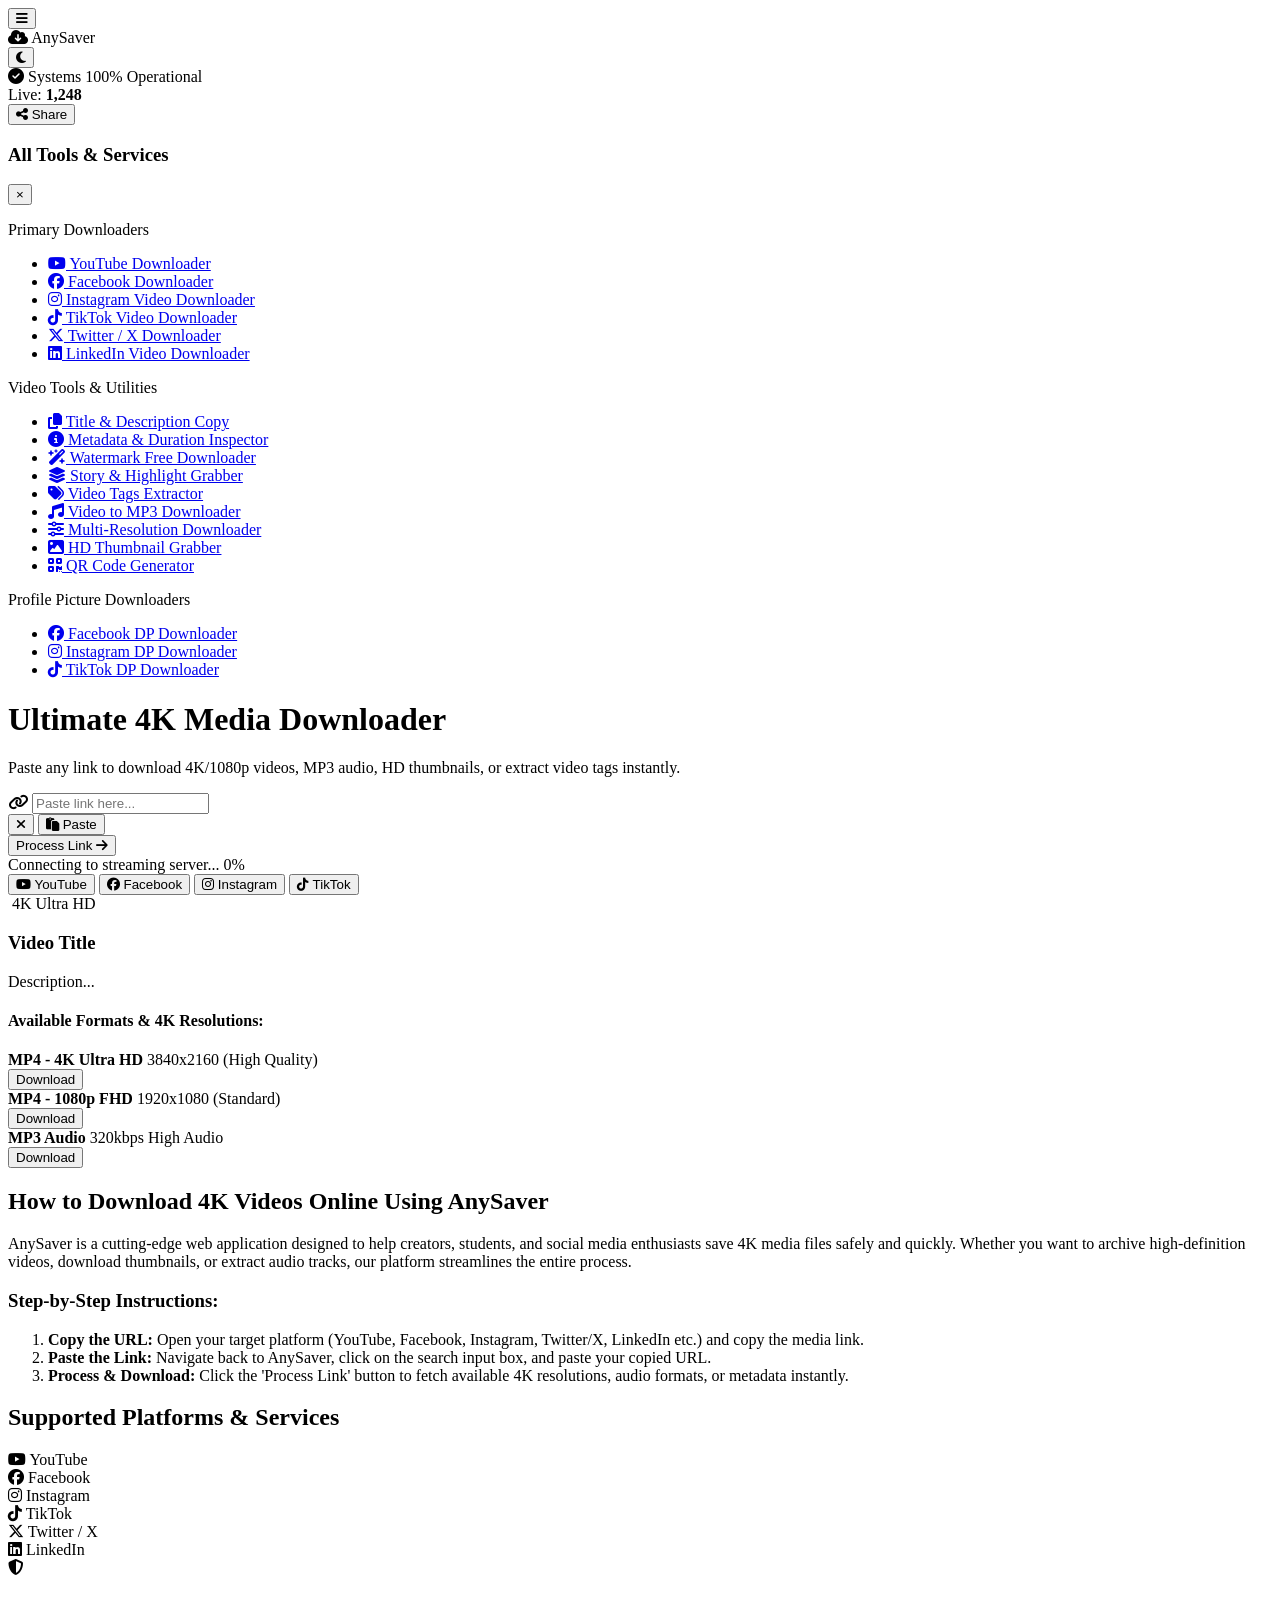
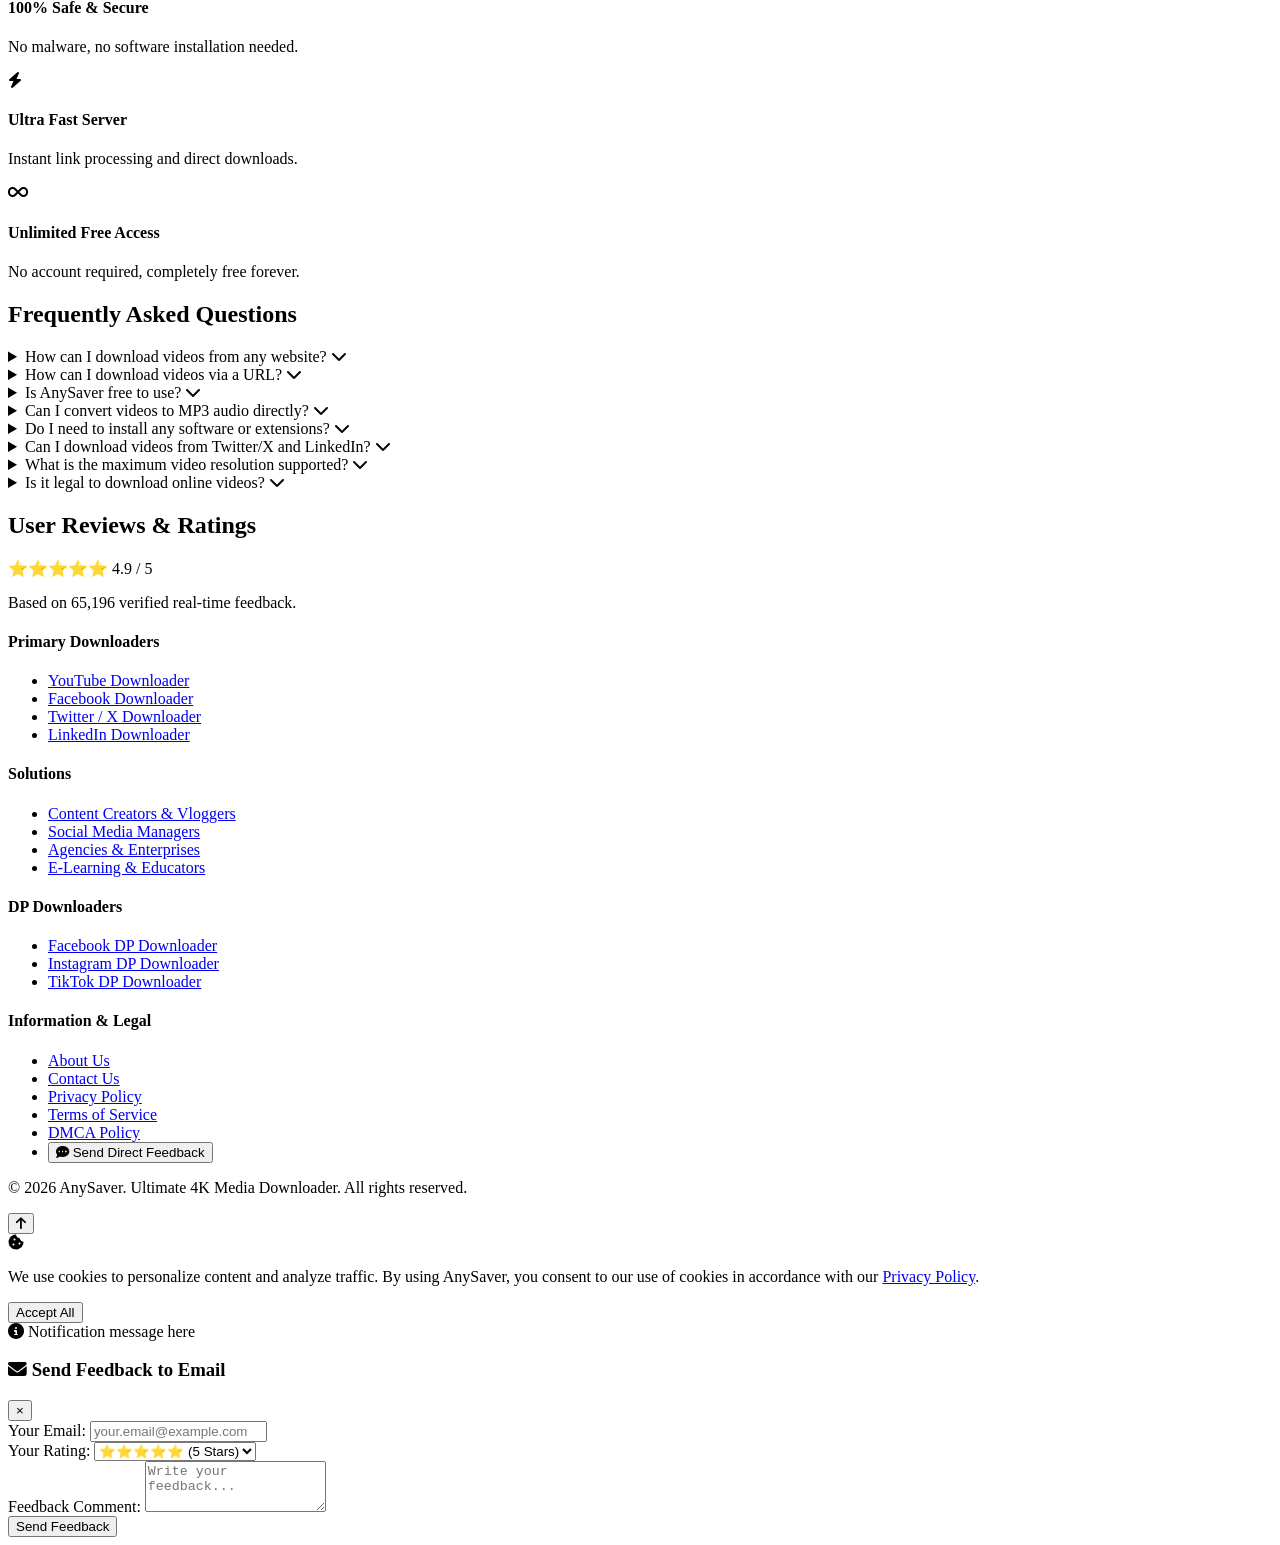
==== index.html @ eb6d2ff8 "Update index.html" ====
<!DOCTYPE html>
<html lang="en" class="scroll-smooth dark">
<head>
    <meta charset="UTF-8">
    <meta name="viewport" content="width=device-width, initial-scale=1.0">
    <title>AnySaver - Ultimate 4K Media Downloader & Video Tools</title>
    
    <!-- SEO & Open Graph Meta Tags -->
    <meta name="description" content="AnySaver is a premium free online media downloader tool. Download 4K, 1080p videos, MP3 audio, HD thumbnails, and social media content instantly.">
    <meta name="keywords" content="4k video downloader, youtube downloader, facebook video download, instagram saver, tiktok downloader, twitter downloader, linkedin downloader, mp3 converter">
    <meta name="robots" content="index, follow">
    <meta property="og:title" content="AnySaver - Ultimate 4K Media Downloader & Video Tools">
    <meta property="og:description" content="Download 4K/1080p videos, MP3 audio, HD thumbnails, and social media content instantly. Fast, free, and secure.">
    <meta property="og:type" content="website">
    <meta property="og:url" content="https://smbillal.github.io/">

    <!-- Twitter / X Meta Cards -->
    <meta name="twitter:card" content="summary_large_image">
    <meta name="twitter:title" content="AnySaver - Ultimate 4K Media Downloader">
    <meta name="twitter:description" content="Download 4K videos, MP3 audio, HD thumbnails instantly from YouTube, Facebook, Twitter, LinkedIn & more.">

    <!-- Schema Structured Data for Google SEO -->
    <script type="application/ld+json">
    {
      "@context": "https://schema.org",
      "@type": "WebApplication",
      "name": "AnySaver",
      "url": "https://smbillal.github.io/",
      "description": "Ultimate 4K Media Downloader & Video Tools for downloading videos, thumbnails, and audio.",
      "applicationCategory": "MultimediaApplication",
      "operatingSystem": "All"
    }
    </script>
    
    <!-- Tailwind CSS & FontAwesome -->
    <script src="https://cdn.tailwindcss.com"></script>
    <link rel="stylesheet" href="https://cdnjs.cloudflare.com/ajax/libs/font-awesome/6.4.0/css/all.min.css">

    <script>
        tailwind.config = {
            darkMode: 'class',
        }
    </script>

    <!-- CSS Rule: Hide Empty Ad Containers Automatically & Light/Dark Color Fixes -->
    <style>
        .ad-container:empty {
            display: none !important;
        }
        /* Custom Light Theme Overrides */
        html:not(.dark) body {
            background-color: #f8fafc !important;
            color: #0f172a !important;
        }
        html:not(.dark) header {
            background-color: rgba(255, 255, 255, 0.95) !important;
            border-color: #e2e8f0 !important;
        }
        html:not(.dark) .bg-slate-800 {
            background-color: #ffffff !important;
            border-color: #e2e8f0 !important;
            color: #0f172a !important;
        }
        html:not(.dark) .bg-slate-900 {
            background-color: #f1f5f9 !important;
            border-color: #cbd5e1 !important;
            color: #0f172a !important;
        }
        html:not(.dark) .text-slate-100, 
        html:not(.dark) .text-white {
            color: #0f172a !important;
        }
        html:not(.dark) .text-slate-400, 
        html:not(.dark) .text-slate-300 {
            color: #475569 !important;
        }
        html:not(.dark) footer {
            background-color: #0f172a !important;
            color: #94a3b8 !important;
        }
    </style>
</head>
<body class="bg-slate-900 text-slate-100 font-sans min-h-screen flex flex-col justify-between overflow-x-hidden relative transition-colors duration-300" id="bodyRoot">

    <!-- Header & Sticky Navbar -->
    <header class="bg-slate-800/95 border-b border-slate-700 sticky top-0 z-40 py-3 px-3 md:px-8 shadow-md backdrop-blur-md">
        <div class="max-w-7xl mx-auto flex justify-between items-center">
            <div class="flex items-center space-x-2 md:space-x-3">
                <button onclick="toggleSidebar()" class="text-slate-300 hover:text-white text-xl focus:outline-none p-1 cursor-pointer">
                    <i class="fa-solid fa-bars"></i>
                </button>
                <div class="flex items-center space-x-2 cursor-pointer" onclick="switchTool('home', 'Ultimate 4K Media Downloader')">
                    <i class="fa-solid fa-cloud-arrow-down text-blue-500 text-xl md:text-2xl"></i>
                    <span class="text-base md:text-2xl font-bold tracking-wide">Any<span class="text-blue-500">Saver</span></span>
                </div>
            </div>

            <!-- Header Right Section: Theme Toggle, System Status, Live Counter & Share -->
            <div class="flex items-center space-x-2">
                <!-- Theme Switcher Button -->
                <button onclick="toggleTheme()" title="Toggle Light/Dark Mode" class="bg-slate-700/50 hover:bg-slate-700 text-amber-400 p-2 rounded-lg text-xs transition cursor-pointer">
                    <i id="themeIcon" class="fa-solid fa-moon"></i>
                </button>

                <!-- System Status Indicator -->
                <div class="hidden lg:flex items-center space-x-1.5 bg-emerald-500/10 border border-emerald-500/30 px-3 py-1 rounded-full text-xs text-emerald-400">
                    <i class="fa-solid fa-circle-check text-[10px]"></i>
                    <span>Systems 100% Operational</span>
                </div>

                <!-- Live Visitor Counter -->
                <div class="flex items-center space-x-1.5 bg-slate-900 border border-slate-700 px-3 py-1.5 rounded-full text-xs text-slate-300">
                    <span class="w-2 h-2 bg-emerald-500 rounded-full animate-pulse"></span>
                    <span class="hidden sm:inline">Live:</span> <strong id="liveVisitorCount" class="text-white">1,248</strong>
                </div>

                <!-- 1-Click Share Button -->
                <button onclick="shareWebsite()" title="Share Website" class="bg-blue-600/20 hover:bg-blue-600/40 text-blue-400 border border-blue-500/30 p-2 sm:px-3 sm:py-1.5 rounded-full sm:rounded-lg text-xs font-semibold transition flex items-center space-x-1.5 cursor-pointer">
                    <i class="fa-solid fa-share-nodes"></i>
                    <span class="hidden sm:inline">Share</span>
                </button>
            </div>
        </div>
    </header>

    <!-- Sidebar Menu -->
    <div id="sidebar" class="fixed inset-y-0 left-0 w-80 bg-slate-800 border-r border-slate-700 transform -translate-x-full transition-transform duration-300 z-50 p-6 overflow-y-auto shadow-2xl">
        <div class="flex justify-between items-center mb-6">
            <h3 class="font-bold text-lg text-white">All Tools & Services</h3>
            <button onclick="toggleSidebar()" class="text-slate-400 hover:text-white text-xl cursor-pointer">&times;</button>
        </div>
        <div class="space-y-6 text-xs text-slate-300">
            <div>
                <p class="font-bold text-blue-400 uppercase tracking-wider mb-3">Primary Downloaders</p>
                <ul class="space-y-2.5 pl-1">
                    <li><a href="#" onclick="switchTool('yt', 'YouTube Downloader')" class="hover:text-white flex items-center"><i class="fa-brands fa-youtube text-red-500 mr-3 text-sm w-4"></i> YouTube Downloader</a></li>
                    <li><a href="#" onclick="switchTool('fb', 'Facebook Downloader')" class="hover:text-white flex items-center"><i class="fa-brands fa-facebook text-blue-500 mr-3 text-sm w-4"></i> Facebook Downloader</a></li>
                    <li><a href="#" onclick="switchTool('ig', 'Instagram Video Downloader')" class="hover:text-white flex items-center"><i class="fa-brands fa-instagram text-pink-500 mr-3 text-sm w-4"></i> Instagram Video Downloader</a></li>
                    <li><a href="#" onclick="switchTool('tt', 'TikTok Video Downloader')" class="hover:text-white flex items-center"><i class="fa-brands fa-tiktok text-teal-400 mr-3 text-sm w-4"></i> TikTok Video Downloader</a></li>
                    <li><a href="#" onclick="switchTool('twitter', 'Twitter / X Downloader')" class="hover:text-white flex items-center"><i class="fa-brands fa-x-twitter text-slate-200 mr-3 text-sm w-4"></i> Twitter / X Downloader</a></li>
                    <li><a href="#" onclick="switchTool('linkedin', 'LinkedIn Video Downloader')" class="hover:text-white flex items-center"><i class="fa-brands fa-linkedin text-blue-400 mr-3 text-sm w-4"></i> LinkedIn Video Downloader</a></li>
                </ul>
            </div>
            <div>
                <p class="font-bold text-blue-400 uppercase tracking-wider mb-3">Video Tools & Utilities</p>
                <ul class="space-y-2.5 pl-1">
                    <li><a href="#" onclick="switchTool('copy_info', 'Title & Description Copy')" class="hover:text-white flex items-center"><i class="fa-solid fa-copy text-amber-400 mr-3 text-sm w-4"></i> Title & Description Copy</a></li>
                    <li><a href="#" onclick="switchTool('inspector', 'Metadata & Duration Inspector')" class="hover:text-white flex items-center"><i class="fa-solid fa-circle-info text-cyan-400 mr-3 text-sm w-4"></i> Metadata & Duration Inspector</a></li>
                    <li><a href="#" onclick="switchTool('watermark_free', 'Watermark Free Downloader')" class="hover:text-white flex items-center"><i class="fa-solid fa-wand-magic-sparkles text-purple-400 mr-3 text-sm w-4"></i> Watermark Free Downloader</a></li>
                    <li><a href="#" onclick="switchTool('story_grabber', 'Story & Highlight Grabber')" class="hover:text-white flex items-center"><i class="fa-solid fa-layer-group text-emerald-400 mr-3 text-sm w-4"></i> Story & Highlight Grabber</a></li>
                    <li><a href="#" onclick="switchTool('tags_extractor', 'Video Tags Extractor')" class="hover:text-white flex items-center"><i class="fa-solid fa-tags text-orange-400 mr-3 text-sm w-4"></i> Video Tags Extractor</a></li>
                    <li><a href="#" onclick="switchTool('mp3_downloader', 'Video to MP3 Downloader')" class="hover:text-white flex items-center"><i class="fa-solid fa-music text-yellow-400 mr-3 text-sm w-4"></i> Video to MP3 Downloader</a></li>
                    <li><a href="#" onclick="switchTool('multi_res', 'Multi-Resolution 4K Downloader')" class="hover:text-white flex items-center"><i class="fa-solid fa-sliders text-indigo-400 mr-3 text-sm w-4"></i> Multi-Resolution Downloader</a></li>
                    <li><a href="#" onclick="switchTool('thumb_grabber', 'HD Thumbnail Grabber')" class="hover:text-white flex items-center"><i class="fa-solid fa-image text-pink-400 mr-3 text-sm w-4"></i> HD Thumbnail Grabber</a></li>
                    <li><a href="#" onclick="switchTool('qr_gen', 'QR Code Generator')" class="hover:text-white flex items-center"><i class="fa-solid fa-qrcode text-blue-400 mr-3 text-sm w-4"></i> QR Code Generator</a></li>
                </ul>
            </div>
            <div>
                <p class="font-bold text-blue-400 uppercase tracking-wider mb-3">Profile Picture Downloaders</p>
                <ul class="space-y-2.5 pl-1">
                    <li><a href="#" onclick="switchTool('fb_dp', 'Facebook DP Downloader')" class="hover:text-white flex items-center"><i class="fa-brands fa-facebook text-blue-500 mr-3 text-sm w-4"></i> Facebook DP Downloader</a></li>
                    <li><a href="#" onclick="switchTool('ig_dp', 'Instagram DP Downloader')" class="hover:text-white flex items-center"><i class="fa-brands fa-instagram text-pink-500 mr-3 text-sm w-4"></i> Instagram DP Downloader</a></li>
                    <li><a href="#" onclick="switchTool('tt_dp', 'TikTok DP Downloader')" class="hover:text-white flex items-center"><i class="fa-brands fa-tiktok text-teal-400 mr-3 text-sm w-4"></i> TikTok DP Downloader</a></li>
                </ul>
            </div>
        </div>
    </div>

    <!-- Main Content Area -->
    <main class="max-w-4xl mx-auto px-4 py-8 flex-grow w-full">

        <div class="text-center mb-6">
            <h1 id="pageTitle" class="text-2xl md:text-5xl font-extrabold mb-3">Ultimate 4K Media Downloader</h1>
            <p id="pageSubtitle" class="text-slate-400 text-xs md:text-base">Paste any link to download 4K/1080p videos, MP3 audio, HD thumbnails, or extract video tags instantly.</p>
        </div>

        <!-- Input Box Section with Paste & Clear Buttons -->
        <div class="bg-slate-800 p-3 md:p-4 rounded-2xl shadow-xl border border-slate-700 flex flex-col md:flex-row gap-3">
            <div class="relative flex-grow flex items-center">
                <span class="absolute left-4 text-slate-400">
                    <i class="fa-solid fa-link"></i>
                </span>
                <input type="url" id="videoUrl" placeholder="Paste link here..." 
                    class="w-full pl-11 pr-20 py-3.5 bg-slate-900 border border-slate-700 rounded-xl text-white placeholder-slate-500 focus:outline-none focus:border-blue-500 text-xs md:text-sm">
                
                <div class="absolute right-2 flex items-center space-x-1">
                    <button onclick="clearUrlInput()" title="Clear Text" class="px-2 py-1 text-xs text-slate-400 hover:text-white rounded hover:bg-slate-800 transition cursor-pointer">
                        <i class="fa-solid fa-xmark"></i>
                    </button>
                    <button onclick="pasteClipboardUrl()" title="Paste Link" class="px-2 py-1 text-xs bg-slate-800 hover:bg-slate-700 text-blue-400 font-medium rounded border border-slate-700 transition cursor-pointer flex items-center space-x-1">
                        <i class="fa-solid fa-paste"></i>
                        <span class="hidden sm:inline">Paste</span>
                    </button>
                </div>
            </div>
            <button onclick="handleProcess()" id="btnProcess" class="bg-blue-600 hover:bg-blue-500 active:scale-95 text-white font-semibold px-8 py-3.5 rounded-xl transition flex items-center justify-center space-x-2 shadow-lg shadow-blue-600/30 text-xs md:text-sm cursor-pointer">
                <span id="btnText">Process Link</span>
                <i id="btnIcon" class="fa-solid fa-arrow-right"></i>
            </button>
        </div>

        <!-- Simulated Interactive Progress Bar (0% to 100%) -->
        <div id="progressContainer" class="hidden mt-4 bg-slate-800 border border-slate-700 p-4 rounded-2xl space-y-2 shadow-lg">
            <div class="flex justify-between text-xs text-slate-300 font-medium">
                <span id="progressStatusText">Connecting to streaming server...</span>
                <span id="progressPercent">0%</span>
            </div>
            <div class="w-full bg-slate-900 h-2.5 rounded-full overflow-hidden border border-slate-700">
                <div id="progressBarFill" class="bg-blue-500 h-full w-0 transition-all duration-300 rounded-full"></div>
            </div>
        </div>

        <!-- Quick Platform Shortcut Buttons -->
        <div class="grid grid-cols-2 md:grid-cols-4 gap-3 mt-6">
            <button onclick="switchTool('yt', 'YouTube Downloader')" class="bg-slate-800/80 hover:bg-slate-800 border border-slate-700/80 hover:border-red-500/50 p-3.5 rounded-xl flex items-center justify-center space-x-2.5 transition group cursor-pointer">
                <i class="fa-brands fa-youtube text-red-500 text-lg group-hover:scale-110 transition-transform"></i>
                <span class="text-xs md:text-sm font-semibold text-slate-200">YouTube</span>
            </button>
            <button onclick="switchTool('fb', 'Facebook Downloader')" class="bg-slate-800/80 hover:bg-slate-800 border border-slate-700/80 hover:border-blue-500/50 p-3.5 rounded-xl flex items-center justify-center space-x-2.5 transition group cursor-pointer">
                <i class="fa-brands fa-facebook text-blue-500 text-lg group-hover:scale-110 transition-transform"></i>
                <span class="text-xs md:text-sm font-semibold text-slate-200">Facebook</span>
            </button>
            <button onclick="switchTool('ig', 'Instagram Video Downloader')" class="bg-slate-800/80 hover:bg-slate-800 border border-slate-700/80 hover:border-pink-500/50 p-3.5 rounded-xl flex items-center justify-center space-x-2.5 transition group cursor-pointer">
                <i class="fa-brands fa-instagram text-pink-500 text-lg group-hover:scale-110 transition-transform"></i>
                <span class="text-xs md:text-sm font-semibold text-slate-200">Instagram</span>
            </button>
            <button onclick="switchTool('tt', 'TikTok Video Downloader')" class="bg-slate-800/80 hover:bg-slate-800 border border-slate-700/80 hover:border-teal-400/50 p-3.5 rounded-xl flex items-center justify-center space-x-2.5 transition group cursor-pointer">
                <i class="fa-brands fa-tiktok text-teal-400 text-lg group-hover:scale-110 transition-transform"></i>
                <span class="text-xs md:text-sm font-semibold text-slate-200">TikTok</span>
            </button>
        </div>

        <!-- Result Section with 4K Resolution Options -->
        <div id="resultSection" class="hidden mt-8 bg-slate-800 border border-slate-700 rounded-2xl p-6 shadow-2xl space-y-6">
            <div class="flex flex-col md:flex-row gap-6 items-start">
                <div class="w-full md:w-1/3 bg-slate-900 rounded-xl overflow-hidden border border-slate-700 relative">
                    <img id="videoThumbnail" src="" class="w-full h-44 object-cover">
                    <span class="absolute top-2 right-2 bg-blue-600 text-white text-[10px] font-bold px-2 py-0.5 rounded shadow">4K Ultra HD</span>
                </div>
                <div class="w-full md:w-2/3 space-y-3">
                    <h3 id="videoTitle" class="text-base font-bold text-white">Video Title</h3>
                    <p id="videoDesc" class="text-xs text-slate-400 line-clamp-2">Description...</p>
                </div>
            </div>

            <!-- Download Resolutions List (Up to 4K) -->
            <div class="border-t border-slate-700 pt-4 space-y-3">
                <h4 class="text-xs font-bold text-blue-400 uppercase tracking-wider">Available Formats & 4K Resolutions:</h4>
                <div class="grid grid-cols-1 sm:grid-cols-2 md:grid-cols-3 gap-3 text-xs">
                    <div class="bg-slate-900 border border-slate-700 p-3 rounded-xl flex justify-between items-center">
                        <div>
                            <strong class="text-white block">MP4 - 4K Ultra HD</strong>
                            <span class="text-[10px] text-slate-400">3840x2160 (High Quality)</span>
                        </div>
                        <button onclick="triggerDownload('4K')" class="bg-blue-600 hover:bg-blue-500 text-white px-3 py-1.5 rounded-lg font-semibold cursor-pointer transition">Download</button>
                    </div>
                    <div class="bg-slate-900 border border-slate-700 p-3 rounded-xl flex justify-between items-center">
                        <div>
                            <strong class="text-white block">MP4 - 1080p FHD</strong>
                            <span class="text-[10px] text-slate-400">1920x1080 (Standard)</span>
                        </div>
                        <button onclick="triggerDownload('1080p')" class="bg-blue-600 hover:bg-blue-500 text-white px-3 py-1.5 rounded-lg font-semibold cursor-pointer transition">Download</button>
                    </div>
                    <div class="bg-slate-900 border border-slate-700 p-3 rounded-xl flex justify-between items-center">
                        <div>
                            <strong class="text-white block">MP3 Audio</strong>
                            <span class="text-[10px] text-slate-400">320kbps High Audio</span>
                        </div>
                        <button onclick="triggerDownload('MP3')" class="bg-amber-600 hover:bg-amber-500 text-white px-3 py-1.5 rounded-lg font-semibold cursor-pointer transition">Download</button>
                    </div>
                </div>
            </div>
        </div>

        <!-- [AD LOCATION 1] Ad Container (Hidden when empty) -->
        <div class="ad-container my-8 text-center overflow-hidden min-h-0">
            <!-- Insert Google AdSense Code Here -->
        </div>

        <!-- Informational Guide Section (Helps in AdSense Approval) -->
        <div class="mt-8 bg-slate-800/50 border border-slate-700 rounded-2xl p-6 md:p-8 space-y-4">
            <h2 class="text-lg md:text-xl font-bold text-white">How to Download 4K Videos Online Using AnySaver</h2>
            <p class="text-xs md:text-sm text-slate-300 leading-relaxed">
                AnySaver is a cutting-edge web application designed to help creators, students, and social media enthusiasts save 4K media files safely and quickly. Whether you want to archive high-definition videos, download thumbnails, or extract audio tracks, our platform streamlines the entire process.
            </p>
            <h3 class="text-sm font-bold text-blue-400 pt-2">Step-by-Step Instructions:</h3>
            <ol class="list-decimal list-inside text-xs md:text-sm text-slate-300 space-y-2">
                <li><strong class="text-white">Copy the URL:</strong> Open your target platform (YouTube, Facebook, Instagram, Twitter/X, LinkedIn etc.) and copy the media link.</li>
                <li><strong class="text-white">Paste the Link:</strong> Navigate back to AnySaver, click on the search input box, and paste your copied URL.</li>
                <li><strong class="text-white">Process & Download:</strong> Click the 'Process Link' button to fetch available 4K resolutions, audio formats, or metadata instantly.</li>
            </ol>
        </div>

        <!-- Supported Media Platforms Grid (With Fixed Twitter / X Logo) -->
        <div class="mt-8 bg-slate-800/30 border border-slate-800/80 rounded-2xl p-6">
            <h2 class="text-base font-bold text-white mb-4 text-center">Supported Platforms & Services</h2>
            <div class="grid grid-cols-3 sm:grid-cols-4 md:grid-cols-6 gap-3 text-center text-xs">
                <div class="bg-slate-800/80 border border-slate-700/60 p-3 rounded-xl flex flex-col items-center justify-center space-y-1.5">
                    <i class="fa-brands fa-youtube text-red-500 text-xl"></i>
                    <span class="text-slate-300">YouTube</span>
                </div>
                <div class="bg-slate-800/80 border border-slate-700/60 p-3 rounded-xl flex flex-col items-center justify-center space-y-1.5">
                    <i class="fa-brands fa-facebook text-blue-500 text-xl"></i>
                    <span class="text-slate-300">Facebook</span>
                </div>
                <div class="bg-slate-800/80 border border-slate-700/60 p-3 rounded-xl flex flex-col items-center justify-center space-y-1.5">
                    <i class="fa-brands fa-instagram text-pink-500 text-xl"></i>
                    <span class="text-slate-300">Instagram</span>
                </div>
                <div class="bg-slate-800/80 border border-slate-700/60 p-3 rounded-xl flex flex-col items-center justify-center space-y-1.5">
                    <i class="fa-brands fa-tiktok text-teal-400 text-xl"></i>
                    <span class="text-slate-300">TikTok</span>
                </div>
                <div class="bg-slate-800/80 border border-slate-700/60 p-3 rounded-xl flex flex-col items-center justify-center space-y-1.5">
                    <i class="fa-brands fa-x-twitter text-slate-200 text-xl"></i>
                    <span class="text-slate-300">Twitter / X</span>
                </div>
                <div class="bg-slate-800/80 border border-slate-700/60 p-3 rounded-xl flex flex-col items-center justify-center space-y-1.5">
                    <i class="fa-brands fa-linkedin text-blue-400 text-xl"></i>
                    <span class="text-slate-300">LinkedIn</span>
                </div>
            </div>
        </div>

        <!-- Trust Badges & Features -->
        <div class="grid grid-cols-1 md:grid-cols-3 gap-4 mt-8 text-center">
            <div class="bg-slate-800/40 border border-slate-800 p-4 rounded-xl">
                <i class="fa-solid fa-shield-halved text-emerald-400 text-2xl mb-2"></i>
                <h4 class="text-xs font-bold text-white mb-1">100% Safe & Secure</h4>
                <p class="text-[11px] text-slate-400">No malware, no software installation needed.</p>
            </div>
            <div class="bg-slate-800/40 border border-slate-800 p-4 rounded-xl">
                <i class="fa-solid fa-bolt text-amber-400 text-2xl mb-2"></i>
                <h4 class="text-xs font-bold text-white mb-1">Ultra Fast Server</h4>
                <p class="text-[11px] text-slate-400">Instant link processing and direct downloads.</p>
            </div>
            <div class="bg-slate-800/40 border border-slate-800 p-4 rounded-xl">
                <i class="fa-solid fa-infinity text-blue-400 text-2xl mb-2"></i>
                <h4 class="text-xs font-bold text-white mb-1">Unlimited Free Access</h4>
                <p class="text-[11px] text-slate-400">No account required, completely free forever.</p>
            </div>
        </div>

        <!-- [AD LOCATION 2] Ad Container (Hidden when empty) -->
        <div class="ad-container my-8 text-center overflow-hidden min-h-0">
            <!-- Insert Google AdSense Code Here -->
        </div>

        <!-- Frequently Asked Questions (FAQ) Section -->
        <div class="mt-8 bg-slate-800/40 border border-slate-800 rounded-2xl p-6">
            <h2 class="text-xl font-bold mb-6 text-center text-white">Frequently Asked Questions</h2>
            <div class="space-y-3 text-xs">
                <details class="bg-slate-800 border border-slate-700 rounded-xl p-4 cursor-pointer">
                    <summary class="font-semibold flex justify-between items-center">
                        <span>How can I download videos from any website?</span>
                        <i class="fa-solid fa-chevron-down text-slate-400"></i>
                    </summary>
                    <p class="text-slate-400 mt-2">Simply copy the video link from any supported website, paste it into the search box above, and click 'Process Link' to download instantly.</p>
                </details>
                <details class="bg-slate-800 border border-slate-700 rounded-xl p-4 cursor-pointer">
                    <summary class="font-semibold flex justify-between items-center">
                        <span>How can I download videos via a URL?</span>
                        <i class="fa-solid fa-chevron-down text-slate-400"></i>
                    </summary>
                    <p class="text-slate-400 mt-2">Paste your video URL into the main input field on the homepage and select your preferred 4K resolution to download.</p>
                </details>
                <details class="bg-slate-800 border border-slate-700 rounded-xl p-4 cursor-pointer">
                    <summary class="font-semibold flex justify-between items-center">
                        <span>Is AnySaver free to use?</span>
                        <i class="fa-solid fa-chevron-down text-slate-400"></i>
                    </summary>
                    <p class="text-slate-400 mt-2">Yes, AnySaver is completely free to use. You can download unlimited videos, audio files, and thumbnails without any hidden costs or restrictions.</p>
                </details>
                <details class="bg-slate-800 border border-slate-700 rounded-xl p-4 cursor-pointer">
                    <summary class="font-semibold flex justify-between items-center">
                        <span>Can I convert videos to MP3 audio directly?</span>
                        <i class="fa-solid fa-chevron-down text-slate-400"></i>
                    </summary>
                    <p class="text-slate-400 mt-2">Yes! You can use our 'Video to MP3 Downloader' tool from the menu to extract high-quality audio files directly from any video link.</p>
                </details>
                <details class="bg-slate-800 border border-slate-700 rounded-xl p-4 cursor-pointer">
                    <summary class="font-semibold flex justify-between items-center">
                        <span>Do I need to install any software or extensions?</span>
                        <i class="fa-solid fa-chevron-down text-slate-400"></i>
                    </summary>
                    <p class="text-slate-400 mt-2">No software or browser installation is required. Everything runs directly inside your mobile or desktop web browser.</p>
                </details>
                <details class="bg-slate-800 border border-slate-700 rounded-xl p-4 cursor-pointer">
                    <summary class="font-semibold flex justify-between items-center">
                        <span>Can I download videos from Twitter/X and LinkedIn?</span>
                        <i class="fa-solid fa-chevron-down text-slate-400"></i>
                    </summary>
                    <p class="text-slate-400 mt-2">Yes! Simply copy the post or video link from Twitter/X or LinkedIn, paste it into the search box above, and click 'Process Link'.</p>
                </details>
                <details class="bg-slate-800 border border-slate-700 rounded-xl p-4 cursor-pointer">
                    <summary class="font-semibold flex justify-between items-center">
                        <span>What is the maximum video resolution supported?</span>
                        <i class="fa-solid fa-chevron-down text-slate-400"></i>
                    </summary>
                    <p class="text-slate-400 mt-2">AnySaver supports downloading high-definition videos up to 4K Ultra HD (3840x2160) resolution depending on the source media.</p>
                </details>
                <details class="bg-slate-800 border border-slate-700 rounded-xl p-4 cursor-pointer">
                    <summary class="font-semibold flex justify-between items-center">
                        <span>Is it legal to download online videos?</span>
                        <i class="fa-solid fa-chevron-down text-slate-400"></i>
                    </summary>
                    <p class="text-slate-400 mt-2">Downloading videos for personal, offline viewing is generally acceptable, but you should always respect copyright laws and the creators' terms of service.</p>
                </details>
            </div>
        </div>

        <!-- [AD LOCATION 3] Ad Container (Hidden when empty) -->
        <div class="ad-container my-8 text-center overflow-hidden min-h-0">
            <!-- Insert Google AdSense Code Here -->
        </div>

        <!-- User Reviews & Ratings Overall Counter -->
        <div class="mt-8 bg-slate-800/60 border border-slate-700/80 rounded-2xl p-6 shadow-xl text-center">
            <h2 class="text-lg font-bold text-white mb-2">User Reviews & Ratings</h2>
            <div class="flex items-center justify-center space-x-2 text-amber-400 text-xl">
                <span>⭐⭐⭐⭐⭐</span>
                <span class="font-bold text-base text-white ml-1">4.9 / 5</span>
            </div>
            <p class="text-xs text-slate-400 mt-2">
                Based on <span class="font-bold text-blue-400">65,196</span> verified real-time feedback.
            </p>
        </div>

    </main>

    <!-- Footer -->
    <footer class="bg-slate-950 border-t border-slate-800 py-12 px-4 mt-12 text-xs text-slate-400">
        <div class="max-w-7xl mx-auto grid grid-cols-2 md:grid-cols-4 gap-8 mb-8">
            <div>
                <h4 class="font-bold text-white mb-3 uppercase tracking-wider text-[11px] text-blue-400">Primary Downloaders</h4>
                <ul class="space-y-2">
                    <li><a href="#" onclick="switchTool('yt', 'YouTube Downloader')" class="hover:text-white">YouTube Downloader</a></li>
                    <li><a href="#" onclick="switchTool('fb', 'Facebook Downloader')" class="hover:text-white">Facebook Downloader</a></li>
                    <li><a href="#" onclick="switchTool('twitter', 'Twitter Downloader')" class="hover:text-white">Twitter / X Downloader</a></li>
                    <li><a href="#" onclick="switchTool('linkedin', 'LinkedIn Downloader')" class="hover:text-white">LinkedIn Downloader</a></li>
                </ul>
            </div>
            <div>
                <h4 class="font-bold text-white mb-3 uppercase tracking-wider text-[11px] text-blue-400">Solutions</h4>
                <ul class="space-y-2">
                    <li><a href="#" class="hover:text-white">Content Creators & Vloggers</a></li>
                    <li><a href="#" class="hover:text-white">Social Media Managers</a></li>
                    <li><a href="#" class="hover:text-white">Agencies & Enterprises</a></li>
                    <li><a href="#" class="hover:text-white">E-Learning & Educators</a></li>
                </ul>
            </div>
            <div>
                <h4 class="font-bold text-white mb-3 uppercase tracking-wider text-[11px] text-blue-400">DP Downloaders</h4>
                <ul class="space-y-2">
                    <li><a href="#" class="hover:text-white">Facebook DP Downloader</a></li>
                    <li><a href="#" class="hover:text-white">Instagram DP Downloader</a></li>
                    <li><a href="#" class="hover:text-white">TikTok DP Downloader</a></li>
                </ul>
            </div>
            <div>
                <h4 class="font-bold text-white mb-3 uppercase tracking-wider text-[11px] text-blue-400">Information & Legal</h4>
                <ul class="space-y-2">
                    <li><a href="about.html" class="hover:text-white">About Us</a></li>
                    <li><a href="contact.html" class="hover:text-white">Contact Us</a></li>
                    <li><a href="privacy.html" class="hover:text-white">Privacy Policy</a></li>
                    <li><a href="terms.html" class="hover:text-white">Terms of Service</a></li>
                    <li><a href="dmca.html" class="hover:text-white">DMCA Policy</a></li>
                    <li class="pt-2">
                        <button onclick="openFeedbackModal()" class="bg-blue-600/20 hover:bg-blue-600/40 text-blue-400 border border-blue-500/30 px-3 py-1.5 rounded-lg transition font-semibold flex items-center space-x-1.5 cursor-pointer">
                            <i class="fa-solid fa-comment-dots"></i>
                            <span>Send Direct Feedback</span>
                        </button>
                    </li>
                </ul>
            </div>
        </div>
        <div class="text-center border-t border-slate-900 pt-6">
            <p>&copy; 2026 AnySaver. Ultimate 4K Media Downloader. All rights reserved.</p>
        </div>
    </footer>

    <!-- Scroll To Top Floating Arrow Button -->
    <button id="scrollToTopBtn" onclick="scrollToTop()" class="fixed bottom-6 right-6 bg-blue-600 hover:bg-blue-500 text-white p-3.5 rounded-full shadow-2xl transition-all duration-300 opacity-0 pointer-events-none z-50 focus:outline-none cursor-pointer">
        <i class="fa-solid fa-arrow-up text-base"></i>
    </button>

    <!-- Cookie Consent Banner -->
    <div id="cookieConsentBanner" class="fixed bottom-4 left-4 right-4 md:left-8 md:max-w-md bg-slate-800 border border-slate-700 p-4 rounded-2xl shadow-2xl z-50 flex flex-col space-y-3 hidden">
        <div class="flex items-start space-x-3">
            <i class="fa-solid fa-cookie-bite text-amber-400 text-xl mt-0.5"></i>
            <p class="text-xs text-slate-300 leading-relaxed">
                We use cookies to personalize content and analyze traffic. By using AnySaver, you consent to our use of cookies in accordance with our <a href="privacy.html" class="text-blue-400 underline">Privacy Policy</a>.
            </p>
        </div>
        <div class="flex justify-end space-x-2">
            <button onclick="acceptCookies()" class="bg-blue-600 hover:bg-blue-500 text-white px-4 py-2 rounded-xl text-xs font-semibold cursor-pointer transition">
                Accept All
            </button>
        </div>
    </div>

    <!-- Toast Notification Popup -->
    <div id="toastNotification" class="fixed top-6 right-6 bg-slate-800 border border-slate-700 text-white px-4 py-3 rounded-xl shadow-2xl z-50 transition-all duration-300 transform translate-y-[-200%] opacity-0 flex items-center space-x-2 text-xs">
        <i id="toastIcon" class="fa-solid fa-circle-info text-blue-400"></i>
        <span id="toastMessage">Notification message here</span>
    </div>

    <!-- Feedback Modal -->
    <div id="feedbackModal" class="fixed inset-0 bg-black/70 backdrop-blur-sm z-50 flex items-center justify-center hidden p-4">
        <div class="bg-slate-800 border border-slate-700 w-full max-w-md rounded-2xl p-6 shadow-2xl relative">
            <div class="flex justify-between items-center mb-4">
                <h3 class="text-sm font-bold text-white flex items-center">
                    <i class="fa-solid fa-envelope text-blue-500 mr-2"></i> Send Feedback to Email
                </h3>
                <button onclick="closeFeedbackModal()" class="text-slate-400 hover:text-white text-xl cursor-pointer">&times;</button>
            </div>
            <form id="feedbackForm" onsubmit="submitFeedback(event)" class="space-y-3 text-xs">
                <div>
                    <label class="block text-slate-400 mb-1">Your Email:</label>
                    <input type="email" name="email" required placeholder="your.email@example.com" class="w-full bg-slate-900 border border-slate-700 p-2.5 rounded-lg text-white focus:outline-none">
                </div>
                <div>
                    <label class="block text-slate-400 mb-1">Your Rating:</label>
                    <select name="Rating" class="w-full bg-slate-900 border border-slate-700 p-2.5 rounded-lg text-amber-400 focus:outline-none">
                        <option value="5 Stars">⭐⭐⭐⭐⭐ (5 Stars)</option>
                        <option value="4 Stars">⭐⭐⭐⭐ (4 Stars)</option>
                        <option value="3 Stars">⭐⭐⭐ (3 Stars)</option>
                        <option value="2 Stars">⭐⭐ (2 Stars)</option>
                        <option value="1 Star">⭐ (1 Star)</option>
                    </select>
                </div>
                <div>
                    <label class="block text-slate-400 mb-1">Feedback Comment:</label>
                    <textarea name="Message" required rows="3" placeholder="Write your feedback..." class="w-full bg-slate-900 border border-slate-700 p-2.5 rounded-lg text-white focus:outline-none"></textarea>
                </div>
                <button type="submit" id="submitBtn" class="w-full bg-blue-600 hover:bg-blue-500 text-white font-bold py-2.5 rounded-xl transition shadow-lg shadow-blue-600/30 cursor-pointer">
                    Send Feedback
                </button>
            </form>
        </div>
    </div>

    <!-- JavaScript Controllers -->
    <script>
        let activeToolKey = 'home';

        // Cookie Banner & Theme Initialization
        window.addEventListener('DOMContentLoaded', () => {
            if (!localStorage.getItem('cookiesAccepted')) {
                document.getElementById('cookieConsentBanner').classList.remove('hidden');
            }
            if (localStorage.getItem('theme') === 'light') {
                document.documentElement.classList.remove('dark');
                document.getElementById('themeIcon').className = 'fa-solid fa-sun';
            } else {
                document.documentElement.classList.add('dark');
                document.getElementById('themeIcon').className = 'fa-solid fa-moon';
            }
        });

        function toggleTheme() {
            const html = document.documentElement;
            const icon = document.getElementById('themeIcon');
            if (html.classList.contains('dark')) {
                html.classList.remove('dark');
                localStorage.setItem('theme', 'light');
                icon.className = 'fa-solid fa-sun';
                showToast('Light mode activated', 'info');
            } else {
                html.classList.add('dark');
                localStorage.setItem('theme', 'dark');
                icon.className = 'fa-solid fa-moon';
                showToast('Dark mode activated', 'info');
            }
        }

        function acceptCookies() {
            localStorage.setItem('cookiesAccepted', 'true');
            document.getElementById('cookieConsentBanner').classList.add('hidden');
            showToast('Cookie preferences saved successfully!', 'success');
        }

        function showToast(message, type = 'info') {
            const toast = document.getElementById('toastNotification');
            const toastMsg = document.getElementById('toastMessage');
            const toastIcon = document.getElementById('toastIcon');

            toastMsg.innerText = message;
            if(type === 'success') {
                toastIcon.className = 'fa-solid fa-circle-check text-emerald-400';
            } else if(type === 'error') {
                toastIcon.className = 'fa-solid fa-circle-exclamation text-red-400';
            } else {
                toastIcon.className = 'fa-solid fa-circle-info text-blue-400';
            }

            toast.classList.remove('translate-y-[-200%]', 'opacity-0');
            setTimeout(() => {
                toast.classList.add('translate-y-[-200%]', 'opacity-0');
            }, 3000);
        }

        function toggleSidebar() { 
            const sidebar = document.getElementById('sidebar');
            if(sidebar) sidebar.classList.toggle('-translate-x-full'); 
        }

        function switchTool(id, name) {
            activeToolKey = id;
            const pageTitle = document.getElementById('pageTitle');
            const videoUrl = document.getElementById('videoUrl');
            
            if(pageTitle) pageTitle.innerText = name;
            if(videoUrl) videoUrl.placeholder = `Paste link for ${name}...`;
            
            const sidebar = document.getElementById('sidebar');
            if(sidebar && !sidebar.classList.contains('-translate-x-full')) {
                toggleSidebar();
            }
            
            window.scrollTo({ top: 0, behavior: 'smooth' });
        }

        function clearUrlInput() {
            document.getElementById('videoUrl').value = '';
            showToast('Input cleared', 'info');
        }

        async function pasteClipboardUrl() {
            try {
                const text = await navigator.clipboard.readText();
                if(text) {
                    document.getElementById('videoUrl').value = text;
                    showToast('Link pasted from clipboard', 'success');
                }
            } catch (err) {
                showToast('Clipboard access denied', 'error');
            }
        }

        async function shareWebsite() {
            if (navigator.share) {
                try {
                    await navigator.share({
                        title: 'AnySaver - Ultimate 4K Media Downloader',
                        text: 'Download 4K videos, MP3 audio, and HD thumbnails easily with AnySaver!',
                        url: window.location.href,
                    });
                } catch (err) {
                    console.log('Share canceled');
                }
            } else {
                navigator.clipboard.writeText(window.location.href);
                showToast('Website URL copied to clipboard!', 'success');
            }
        }

        async function handleProcess() {
            const url = document.getElementById('videoUrl').value.trim();
            if(!url) {
                showToast('Please enter or paste a valid video URL!', 'error');
                return;
            }

            if (activeToolKey === 'yt' && !url.includes('youtube.com') && !url.includes('youtu.be')) {
                showToast('Please enter a valid YouTube link!', 'error');
                return;
            }
            if ((activeToolKey === 'fb' || activeToolKey === 'fb_dp') && !url.includes('facebook.com') && !url.includes('fb.watch')) {
                showToast('Please enter a valid Facebook link!', 'error');
                return;
            }
            if ((activeToolKey === 'ig' || activeToolKey === 'ig_dp') && !url.includes('instagram.com')) {
                showToast('Please enter a valid Instagram link!', 'error');
                return;
            }
            if ((activeToolKey === 'tt' || activeToolKey === 'tt_dp') && !url.includes('tiktok.com')) {
                showToast('Please enter a valid TikTok link!', 'error');
                return;
            }
            if (activeToolKey === 'twitter' && !url.includes('twitter.com') && !url.includes('x.com')) {
                showToast('Please enter a valid Twitter / X link!', 'error');
                return;
            }
            if (activeToolKey === 'linkedin' && !url.includes('linkedin.com')) {
                showToast('Please enter a valid LinkedIn link!', 'error');
                return;
            }

            // Interactive Progress Bar Animation (0% to 100%)
            const btnText = document.getElementById('btnText');
            const btnIcon = document.getElementById('btnIcon');
            const processBtn = document.getElementById('btnProcess');
            const progressContainer = document.getElementById('progressContainer');
            const progressBarFill = document.getElementById('progressBarFill');
            const progressPercent = document.getElementById('progressPercent');
            const progressStatusText = document.getElementById('progressStatusText');

            processBtn.disabled = true;
            btnText.innerText = "Processing...";
            btnIcon.className = "fa-solid fa-spinner fa-spin";
            progressContainer.classList.remove('hidden');
            progressBarFill.style.width = '0%';
            progressPercent.innerText = '0%';

            let progress = 0;
            const interval = setInterval(() => {
                progress += 20;
                progressBarFill.style.width = progress + '%';
                progressPercent.innerText = progress + '%';
                if(progress === 40) progressStatusText.innerText = "Extracting 4K streams & metadata...";
                if(progress === 80) progressStatusText.innerText = "Preparing download links...";
                
                if (progress >= 100) {
                    clearInterval(interval);
                    progressContainer.classList.add('hidden');
                    document.getElementById('videoTitle').innerText = "Processed 4K Ultra HD Media Stream";
                    document.getElementById('videoDesc').innerText = "High-definition streams fetched successfully via backend engine.";
                    document.getElementById('videoThumbnail').src = "https://images.unsplash.com/photo-1618005182384-a83a8bd57fbe?w=600&auto=format&fit=crop";
                    document.getElementById('resultSection').classList.remove('hidden');
                    
                    processBtn.disabled = false;
                    btnText.innerText = "Process Link";
                    btnIcon.className = "fa-solid fa-arrow-right";
                    showToast('4K Media ready for download!', 'success');
                }
            }, 250);
        }

        function triggerDownload(quality) {
            showToast(`Initiating ${quality} download stream...`, 'success');
        }

        async function submitFeedback(event) {
            event.preventDefault();
            const form = document.getElementById('feedbackForm');
            const formData = new FormData(form);
            const submitBtn = document.getElementById('submitBtn');
            submitBtn.innerText = "Sending...";
            submitBtn.disabled = true;

            try {
                const response = await fetch("https://formsubmit.co/ajax/smshakilco@gmail.com", {
                    method: "POST",
                    body: formData
                });
                if (response.ok) {
                    showToast('Thank you! Your feedback has been sent.', 'success');
                    form.reset();
                    closeFeedbackModal();
                } else {
                    showToast('Something went wrong. Please try again.', 'error');
                }
            } catch (error) {
                showToast('Network error. Check connection.', 'error');
            } finally {
                submitBtn.innerText = "Send Feedback";
                submitBtn.disabled = false;
            }
        }

        const scrollBtn = document.getElementById('scrollToTopBtn');
        window.onscroll = function() {
            if (document.body.scrollTop > 200 || document.documentElement.scrollTop > 200) {
                scrollBtn.classList.remove('opacity-0', 'pointer-events-none');
                scrollBtn.classList.add('opacity-100');
            } else {
                scrollBtn.classList.remove('opacity-100');
                scrollBtn.classList.add('opacity-0', 'pointer-events-none');
            }
        };

        function scrollToTop() {
            window.scrollTo({ top: 0, behavior: 'smooth' });
        }

        function openFeedbackModal() {
            document.getElementById('feedbackModal').classList.remove('hidden');
        }

        function closeFeedbackModal() {
            document.getElementById('feedbackModal').classList.add('hidden');
        }
    </script>
</body>
                    </html>
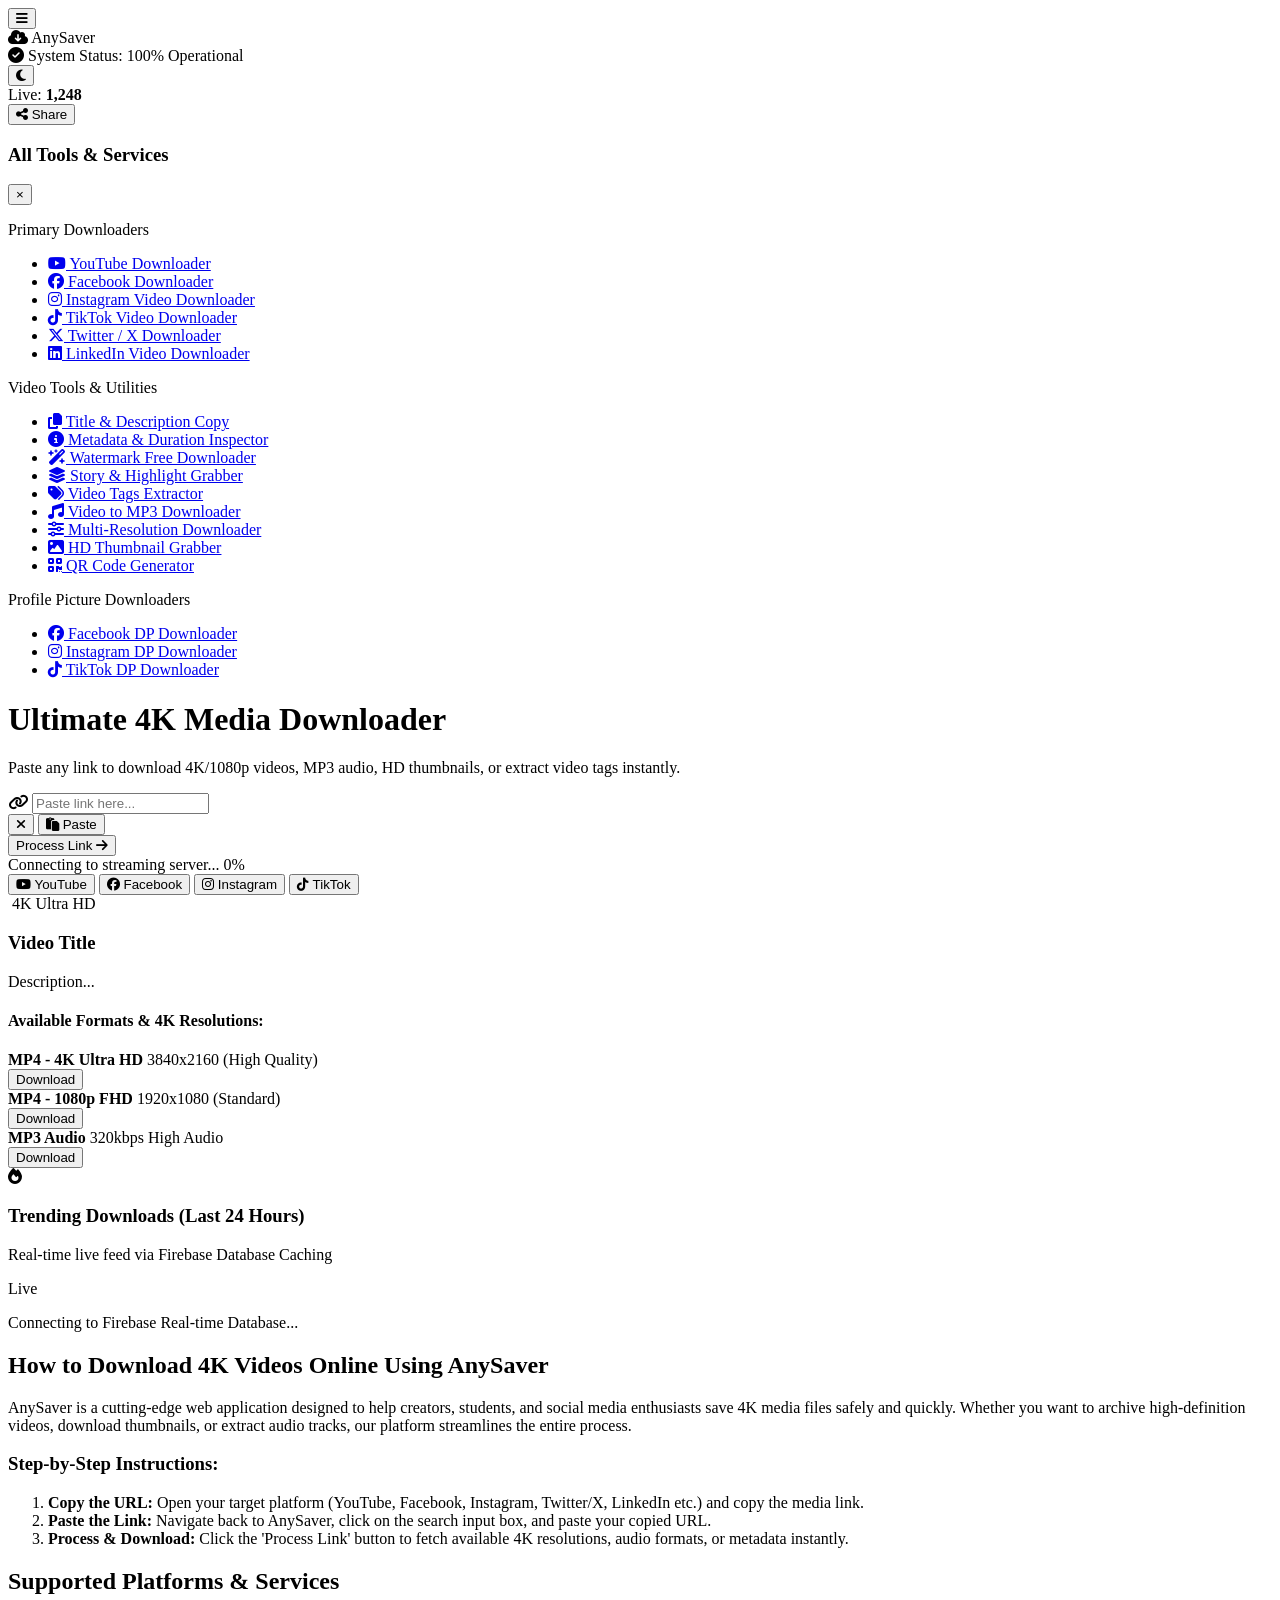
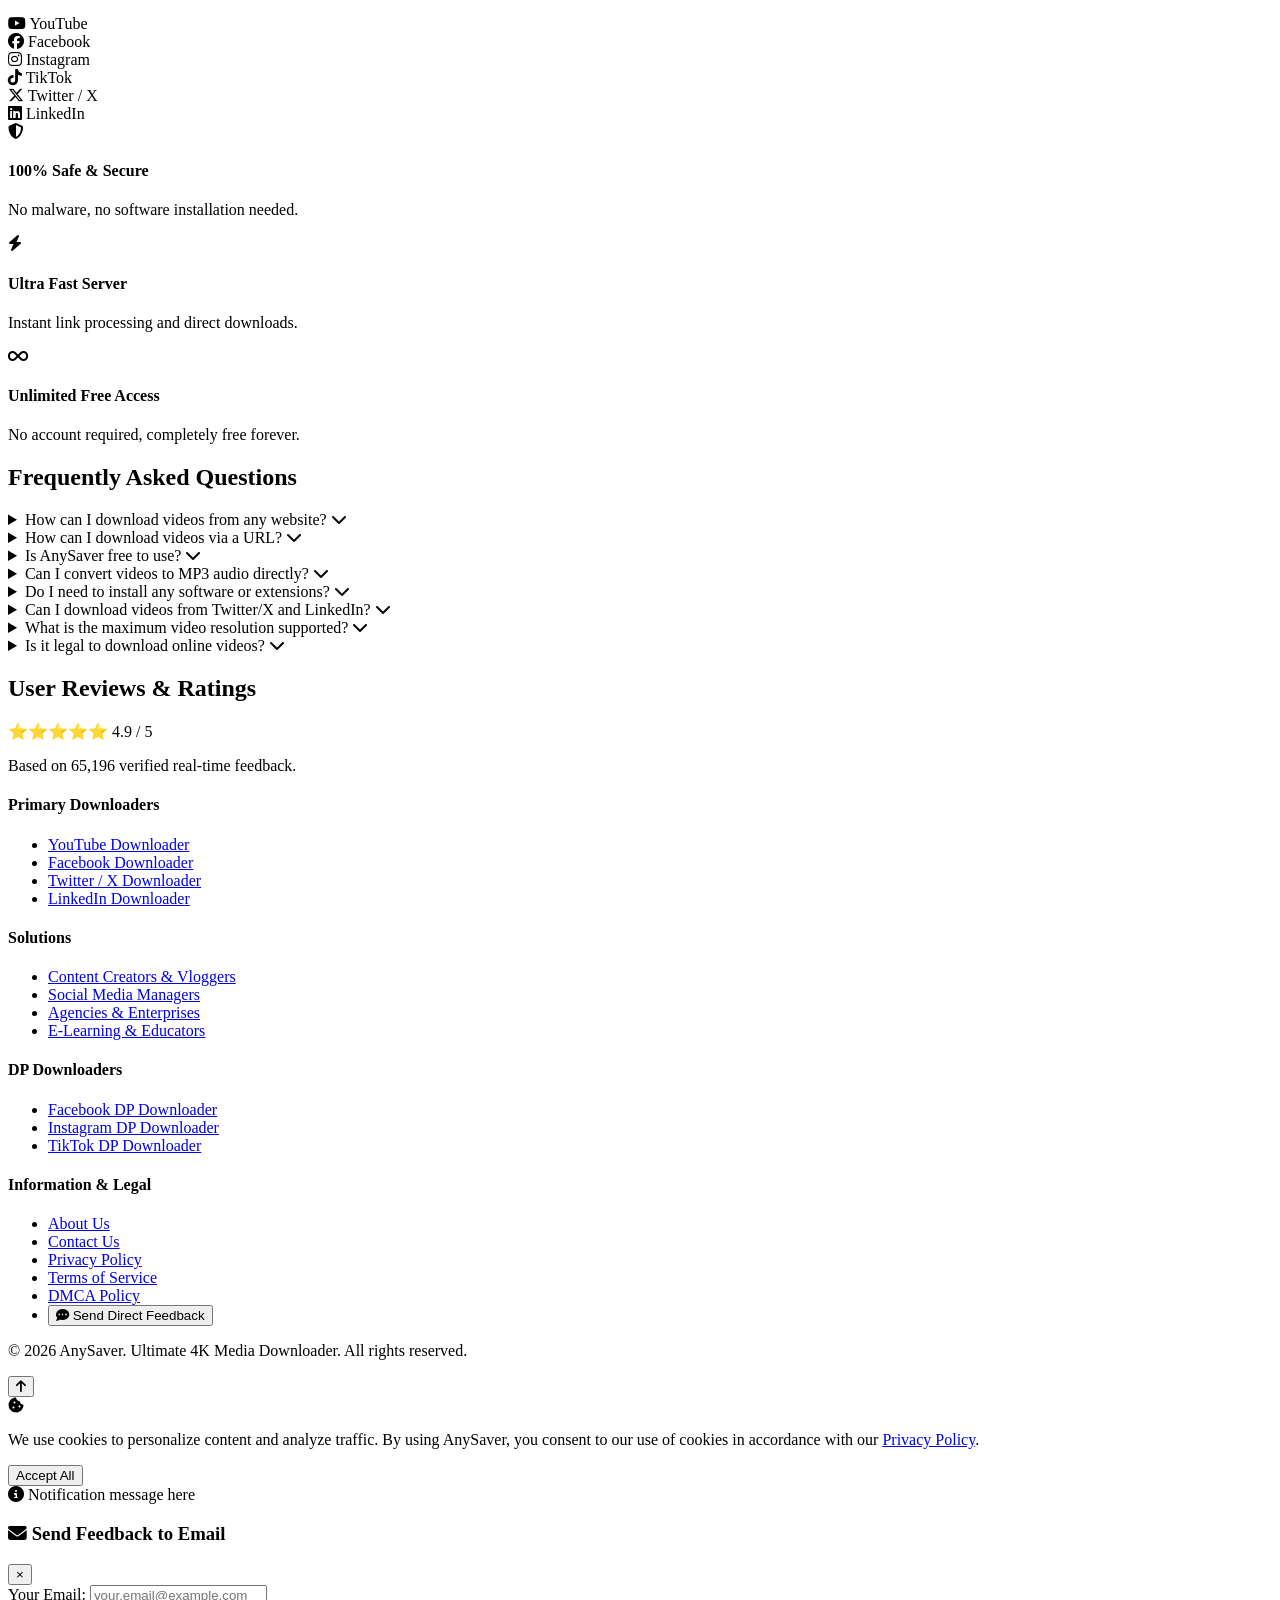
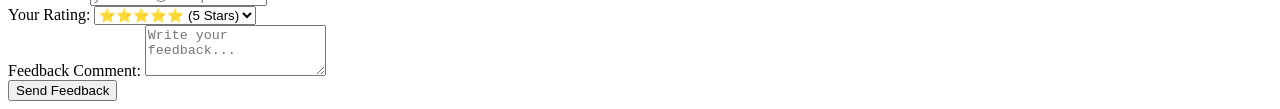
==== commit 945f908a: "Update index.html" ====
--- a/index.html
+++ b/index.html
@@ -95,18 +95,18 @@
                 </div>
             </div>
 
-            <!-- Header Right Section: Theme Toggle, System Status, Live Counter & Share -->
+            <!-- Header Right Section: System Status, Live Counter & Share -->
             <div class="flex items-center space-x-2">
+                <!-- System Status Indicator -->
+                <div class="hidden xl:flex items-center space-x-1.5 bg-emerald-500/10 border border-emerald-500/30 px-3 py-1 rounded-full text-xs text-emerald-400">
+                    <i class="fa-solid fa-circle-check text-[10px]"></i>
+                    <span>System Status: 100% Operational</span>
+                </div>
+
                 <!-- Theme Switcher Button -->
                 <button onclick="toggleTheme()" title="Toggle Light/Dark Mode" class="bg-slate-700/50 hover:bg-slate-700 text-amber-400 p-2 rounded-lg text-xs transition cursor-pointer">
                     <i id="themeIcon" class="fa-solid fa-moon"></i>
                 </button>
-
-                <!-- System Status Indicator -->
-                <div class="hidden lg:flex items-center space-x-1.5 bg-emerald-500/10 border border-emerald-500/30 px-3 py-1 rounded-full text-xs text-emerald-400">
-                    <i class="fa-solid fa-circle-check text-[10px]"></i>
-                    <span>Systems 100% Operational</span>
-                </div>
 
                 <!-- Live Visitor Counter -->
                 <div class="flex items-center space-x-1.5 bg-slate-900 border border-slate-700 px-3 py-1.5 rounded-full text-xs text-slate-300">
@@ -174,7 +174,7 @@
             <p id="pageSubtitle" class="text-slate-400 text-xs md:text-base">Paste any link to download 4K/1080p videos, MP3 audio, HD thumbnails, or extract video tags instantly.</p>
         </div>
 
-        <!-- Input Box Section with Paste & Clear Buttons -->
+        <!-- Input Box Section with Fixed Paste & Clear Buttons -->
         <div class="bg-slate-800 p-3 md:p-4 rounded-2xl shadow-xl border border-slate-700 flex flex-col md:flex-row gap-3">
             <div class="relative flex-grow flex items-center">
                 <span class="absolute left-4 text-slate-400">
@@ -275,6 +275,26 @@
         <!-- [AD LOCATION 1] Ad Container (Hidden when empty) -->
         <div class="ad-container my-8 text-center overflow-hidden min-h-0">
             <!-- Insert Google AdSense Code Here -->
+        </div>
+
+        <!-- Trending Downloads (Last 24 Hours) - Firebase Ready Card -->
+        <div class="mt-8 bg-slate-800 border border-slate-700 rounded-2xl p-6 shadow-xl relative overflow-hidden">
+            <div class="flex justify-between items-start mb-3">
+                <div class="flex items-center space-x-2.5">
+                    <span class="text-amber-400 text-xl"><i class="fa-solid fa-fire"></i></span>
+                    <div>
+                        <h3 class="text-sm md:text-base font-bold text-white">Trending Downloads (Last 24 Hours)</h3>
+                        <p class="text-[11px] text-slate-400">Real-time live feed via Firebase Database Caching</p>
+                    </div>
+                </div>
+                <div class="flex items-center space-x-1.5 bg-emerald-500/10 border border-emerald-500/30 px-2.5 py-1 rounded-full text-[11px] text-emerald-400">
+                    <span class="w-1.5 h-1.5 bg-emerald-500 rounded-full animate-pulse"></span>
+                    <span>Live</span>
+                </div>
+            </div>
+            <div class="py-4 text-center border-t border-slate-700/60 mt-2">
+                <p id="firebaseStatusText" class="text-xs text-slate-400 italic">Connecting to Firebase Real-time Database...</p>
+            </div>
         </div>
 
         <!-- Informational Guide Section (Helps in AdSense Approval) -->
@@ -783,4 +803,4 @@
         }
     </script>
 </body>
-                    </html>
+    </html>
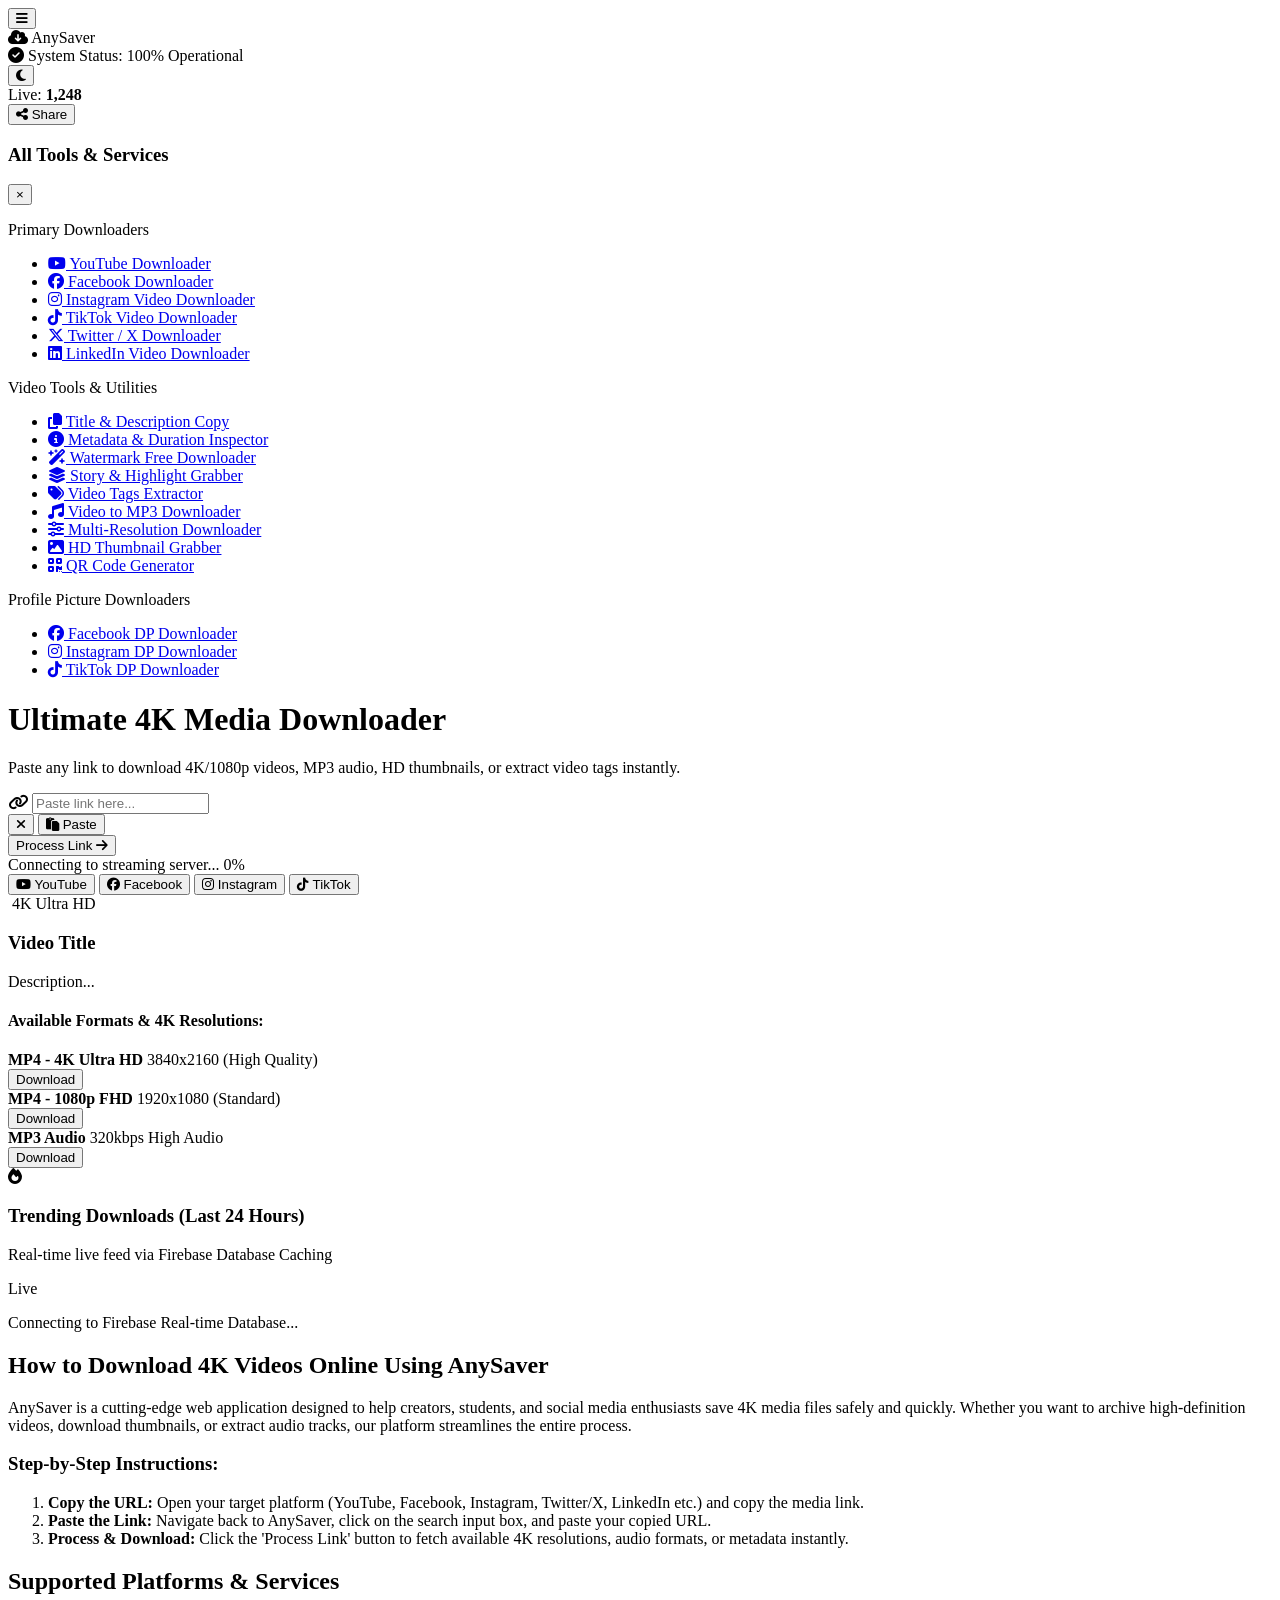
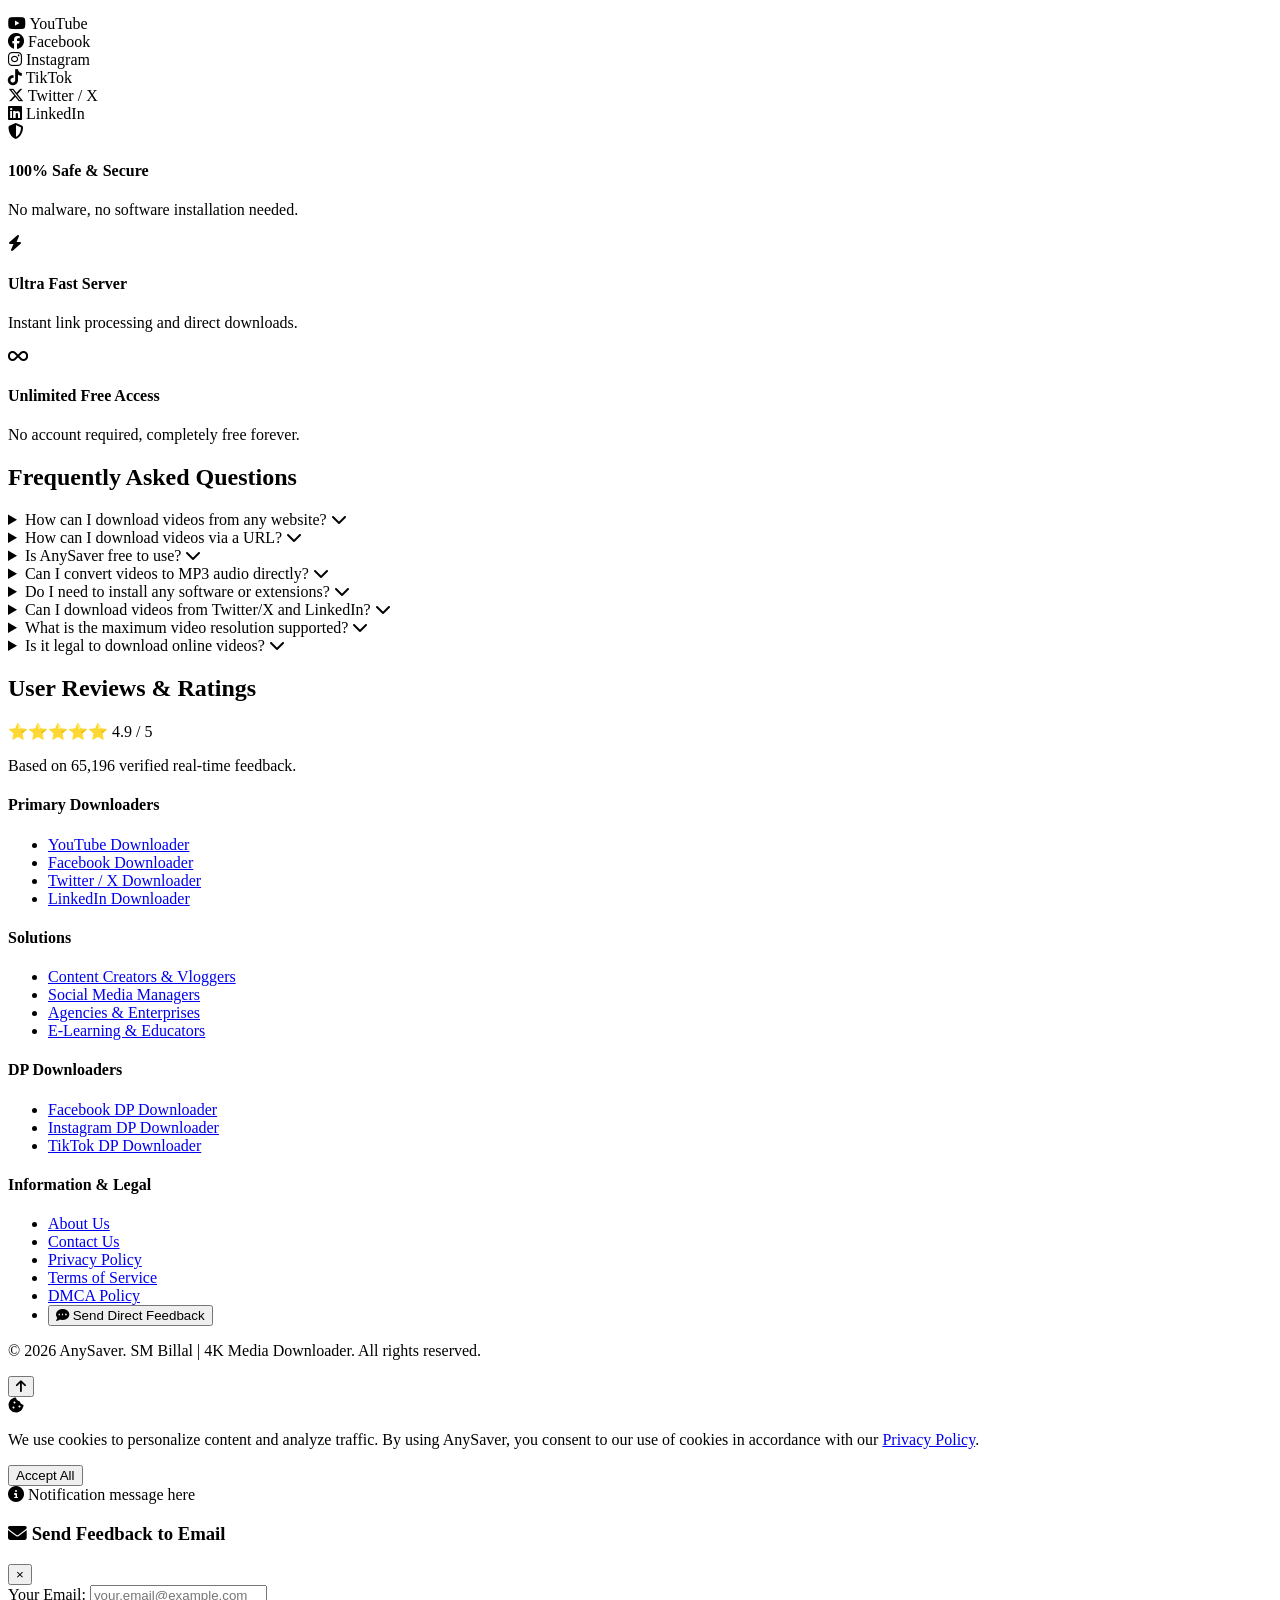
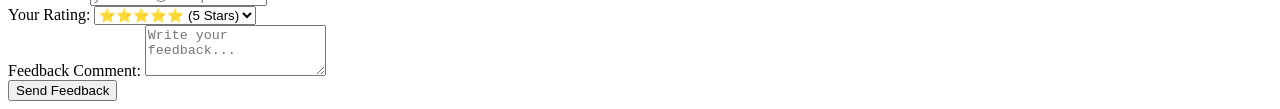
==== commit 4ef83c70: "Update index.html" ====
--- a/index.html
+++ b/index.html
@@ -83,20 +83,20 @@
 <body class="bg-slate-900 text-slate-100 font-sans min-h-screen flex flex-col justify-between overflow-x-hidden relative transition-colors duration-300" id="bodyRoot">
 
     <!-- Header & Sticky Navbar -->
-    <header class="bg-slate-800/95 border-b border-slate-700 sticky top-0 z-40 py-3 px-3 md:px-8 shadow-md backdrop-blur-md">
+    <header class="bg-slate-800/95 border-b border-slate-700 sticky top-0 z-40 py-3 px-2 sm:px-4 md:px-8 shadow-md backdrop-blur-md">
         <div class="max-w-7xl mx-auto flex justify-between items-center">
-            <div class="flex items-center space-x-2 md:space-x-3">
+            <div class="flex items-center space-x-2">
                 <button onclick="toggleSidebar()" class="text-slate-300 hover:text-white text-xl focus:outline-none p-1 cursor-pointer">
                     <i class="fa-solid fa-bars"></i>
                 </button>
                 <div class="flex items-center space-x-2 cursor-pointer" onclick="switchTool('home', 'Ultimate 4K Media Downloader')">
                     <i class="fa-solid fa-cloud-arrow-down text-blue-500 text-xl md:text-2xl"></i>
-                    <span class="text-base md:text-2xl font-bold tracking-wide">Any<span class="text-blue-500">Saver</span></span>
-                </div>
-            </div>
-
-            <!-- Header Right Section: System Status, Live Counter & Share -->
-            <div class="flex items-center space-x-2">
+                    <span class="text-sm sm:text-base md:text-2xl font-bold tracking-wide">Any<span class="text-blue-500">Saver</span></span>
+                </div>
+            </div>
+
+            <!-- Header Right Section: System Status, Theme Toggle, Live Counter & Share -->
+            <div class="flex items-center space-x-1.5 sm:space-x-2">
                 <!-- System Status Indicator -->
                 <div class="hidden xl:flex items-center space-x-1.5 bg-emerald-500/10 border border-emerald-500/30 px-3 py-1 rounded-full text-xs text-emerald-400">
                     <i class="fa-solid fa-circle-check text-[10px]"></i>
@@ -109,9 +109,9 @@
                 </button>
 
                 <!-- Live Visitor Counter -->
-                <div class="flex items-center space-x-1.5 bg-slate-900 border border-slate-700 px-3 py-1.5 rounded-full text-xs text-slate-300">
-                    <span class="w-2 h-2 bg-emerald-500 rounded-full animate-pulse"></span>
-                    <span class="hidden sm:inline">Live:</span> <strong id="liveVisitorCount" class="text-white">1,248</strong>
+                <div class="flex items-center space-x-1 bg-slate-900 border border-slate-700 px-2.5 py-1.5 rounded-full text-[11px] sm:text-xs text-slate-300">
+                    <span class="w-2 h-2 bg-emerald-500 rounded-full animate-pulse flex-shrink-0"></span>
+                    <span>Live:</span> <strong id="liveVisitorCount" class="text-white">1,248</strong>
                 </div>
 
                 <!-- 1-Click Share Button -->
@@ -174,7 +174,7 @@
             <p id="pageSubtitle" class="text-slate-400 text-xs md:text-base">Paste any link to download 4K/1080p videos, MP3 audio, HD thumbnails, or extract video tags instantly.</p>
         </div>
 
-        <!-- Input Box Section with Fixed Paste & Clear Buttons -->
+        <!-- Input Box Section with Fixed Paste Button -->
         <div class="bg-slate-800 p-3 md:p-4 rounded-2xl shadow-xl border border-slate-700 flex flex-col md:flex-row gap-3">
             <div class="relative flex-grow flex items-center">
                 <span class="absolute left-4 text-slate-400">
@@ -495,7 +495,7 @@
             </div>
         </div>
         <div class="text-center border-t border-slate-900 pt-6">
-            <p>&copy; 2026 AnySaver. Ultimate 4K Media Downloader. All rights reserved.</p>
+            <p>&copy; 2026 AnySaver. SM Billal | 4K Media Downloader. All rights reserved.</p>
         </div>
     </footer>
 
@@ -803,4 +803,4 @@
         }
     </script>
 </body>
-    </html>
+                            </html>
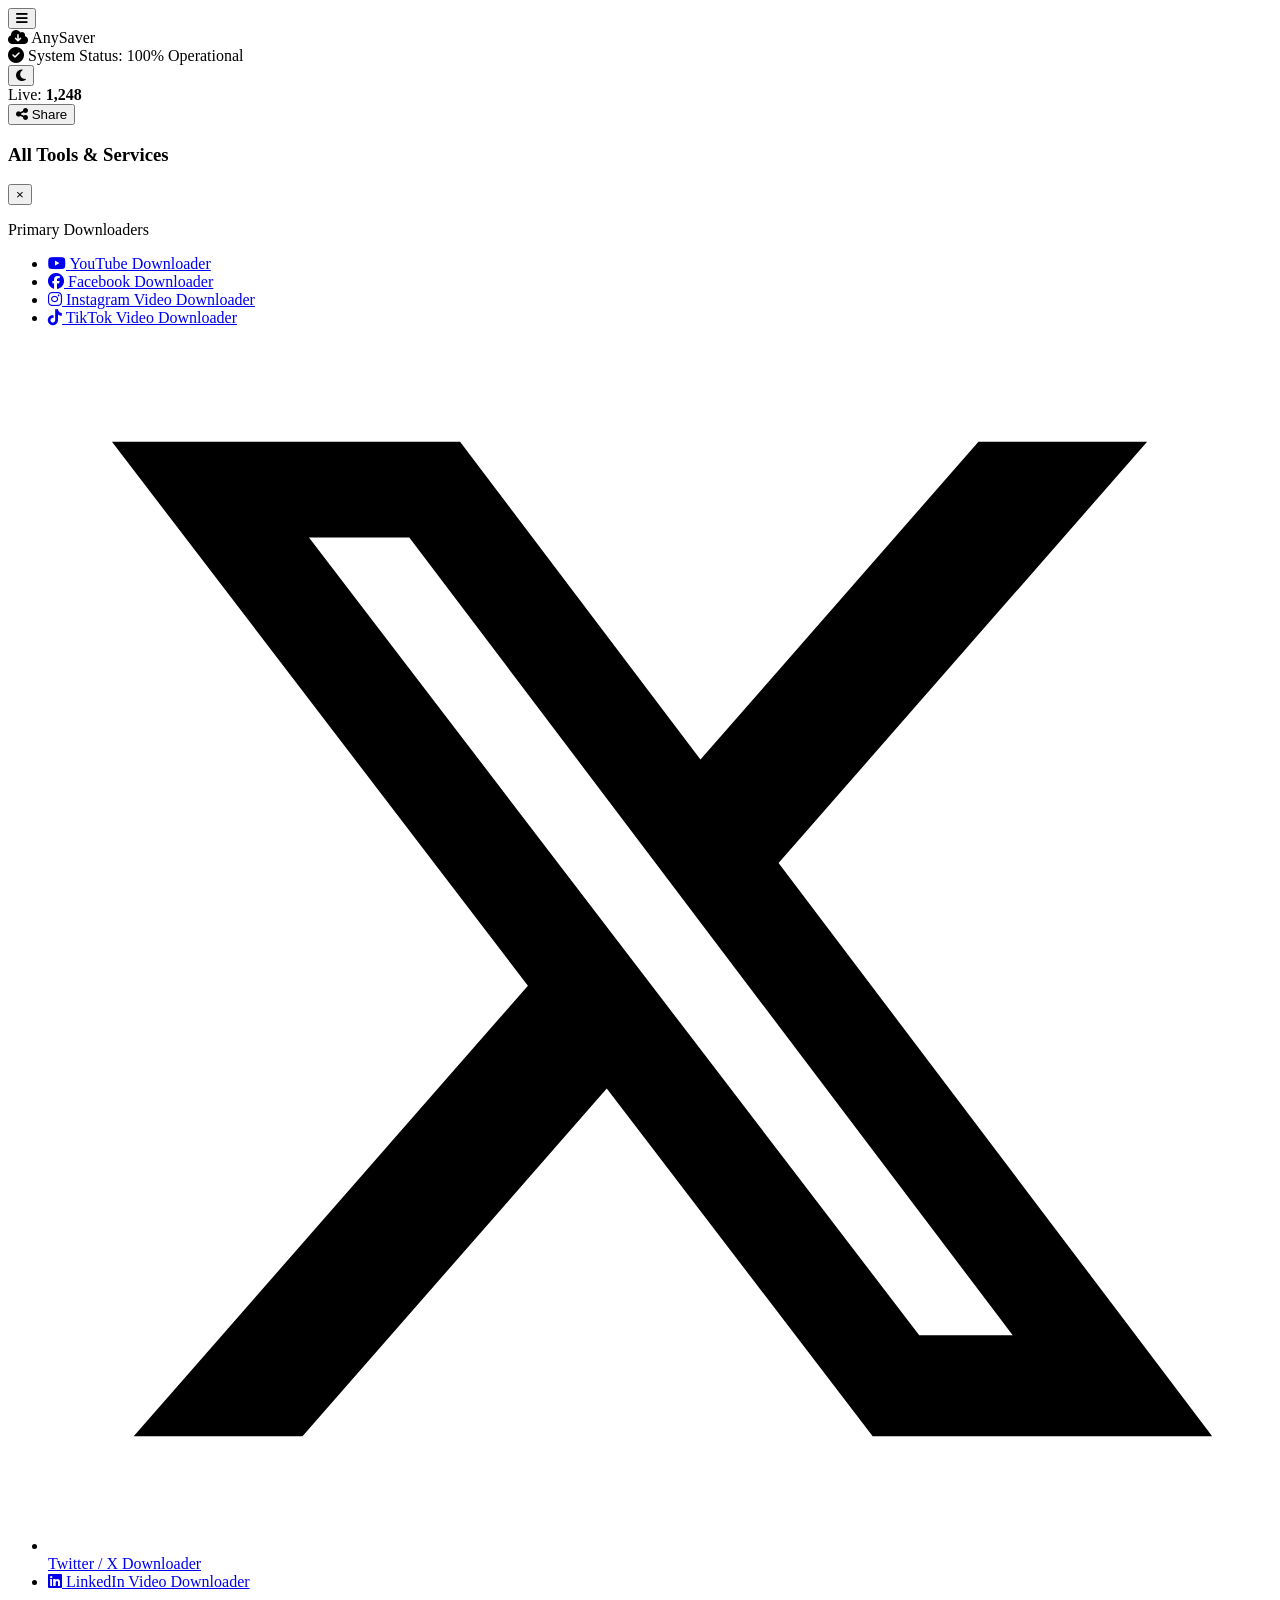
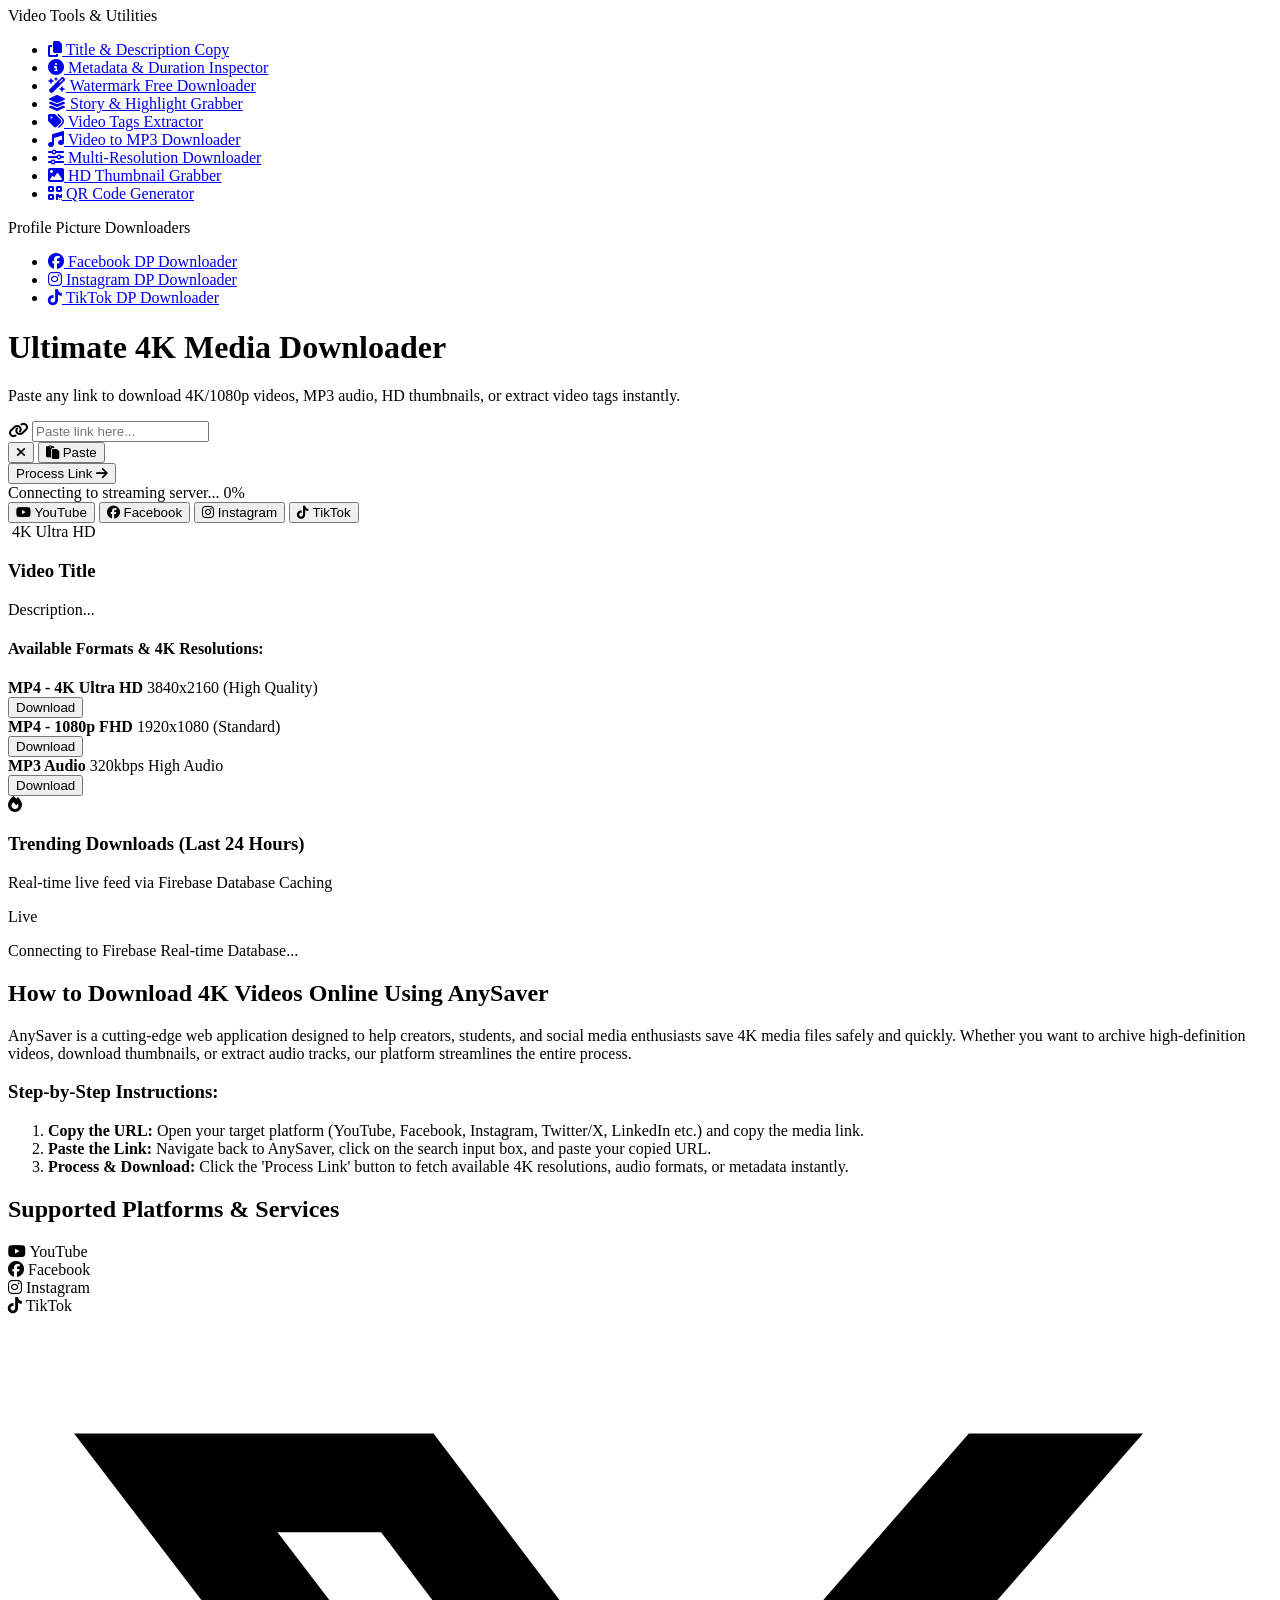
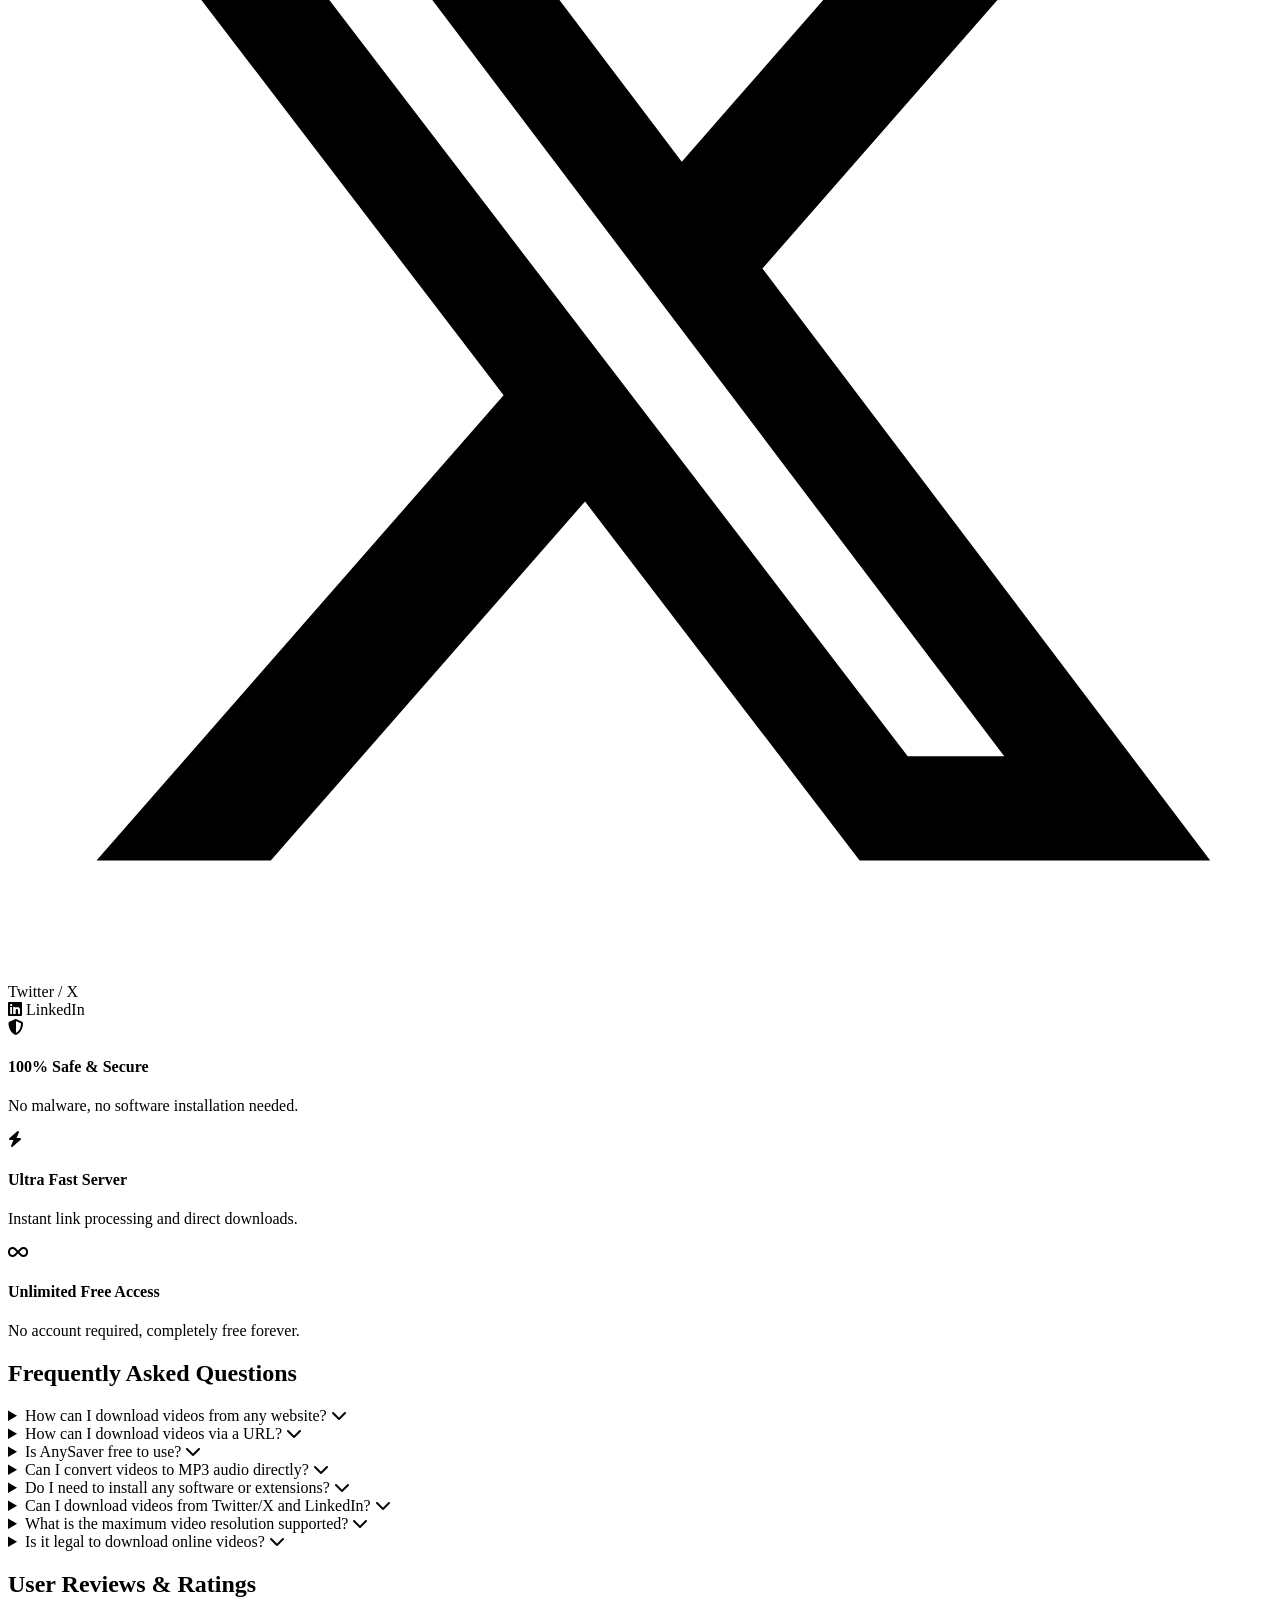
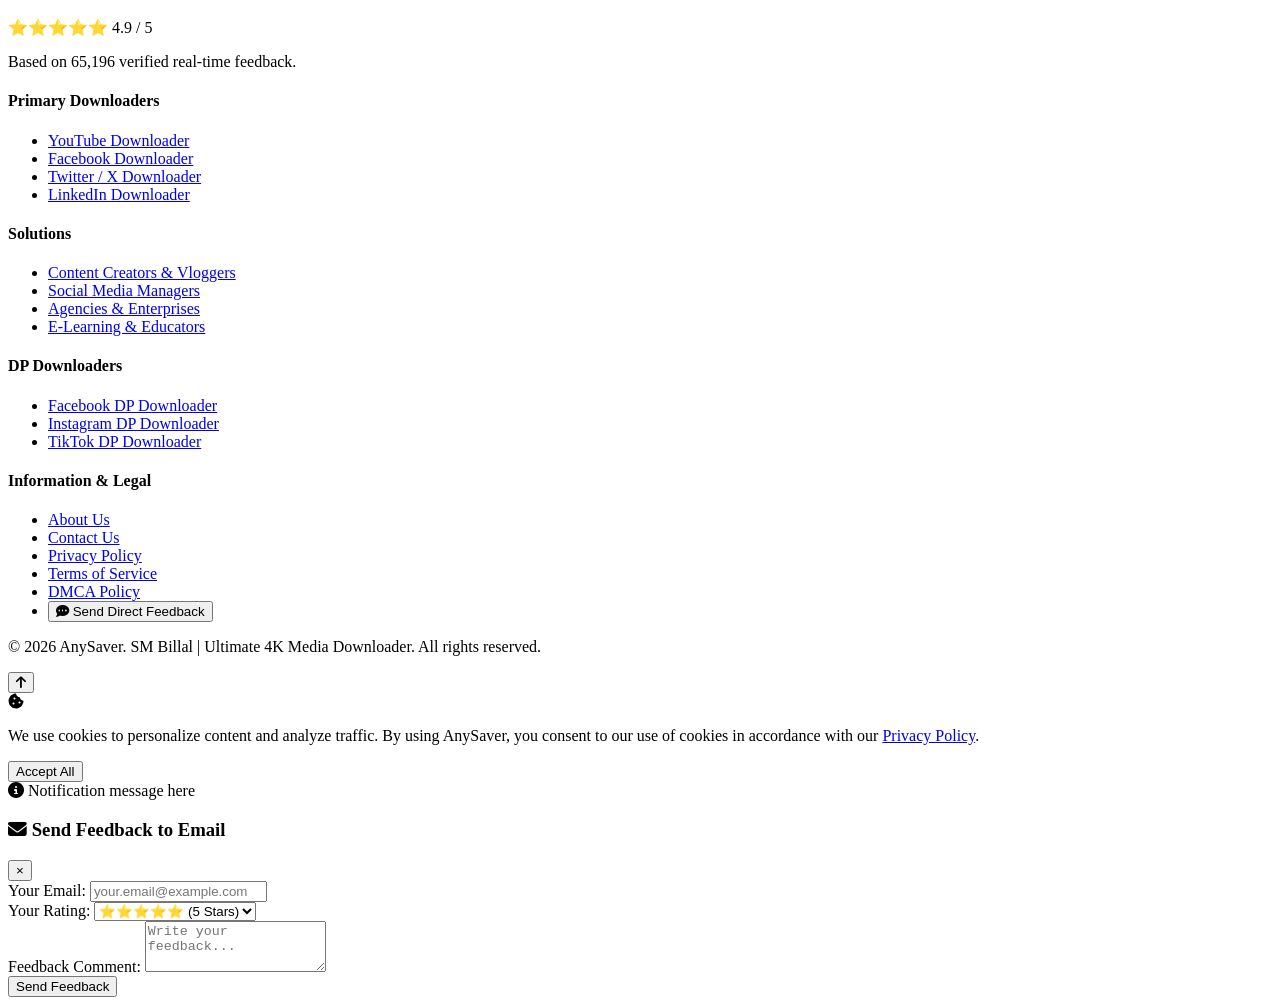
==== commit d33282a2: "Update index.html" ====
--- a/index.html
+++ b/index.html
@@ -137,7 +137,7 @@
                     <li><a href="#" onclick="switchTool('fb', 'Facebook Downloader')" class="hover:text-white flex items-center"><i class="fa-brands fa-facebook text-blue-500 mr-3 text-sm w-4"></i> Facebook Downloader</a></li>
                     <li><a href="#" onclick="switchTool('ig', 'Instagram Video Downloader')" class="hover:text-white flex items-center"><i class="fa-brands fa-instagram text-pink-500 mr-3 text-sm w-4"></i> Instagram Video Downloader</a></li>
                     <li><a href="#" onclick="switchTool('tt', 'TikTok Video Downloader')" class="hover:text-white flex items-center"><i class="fa-brands fa-tiktok text-teal-400 mr-3 text-sm w-4"></i> TikTok Video Downloader</a></li>
-                    <li><a href="#" onclick="switchTool('twitter', 'Twitter / X Downloader')" class="hover:text-white flex items-center"><i class="fa-brands fa-x-twitter text-slate-200 mr-3 text-sm w-4"></i> Twitter / X Downloader</a></li>
+                    <li><a href="#" onclick="switchTool('twitter', 'Twitter / X Downloader')" class="hover:text-white flex items-center"><svg class="w-3.5 h-3.5 fill-current text-slate-200 mr-3 inline-block" viewBox="0 0 24 24"><path d="M18.244 2.25h3.308l-7.227 8.26 8.502 11.24H16.17l-5.214-6.817L4.99 21.75H1.68l7.73-8.835L1.254 2.25H8.08l4.713 6.231zm-1.161 17.52h1.833L7.084 4.126H5.117z"/></svg> Twitter / X Downloader</a></li>
                     <li><a href="#" onclick="switchTool('linkedin', 'LinkedIn Video Downloader')" class="hover:text-white flex items-center"><i class="fa-brands fa-linkedin text-blue-400 mr-3 text-sm w-4"></i> LinkedIn Video Downloader</a></li>
                 </ul>
             </div>
@@ -332,7 +332,7 @@
                     <span class="text-slate-300">TikTok</span>
                 </div>
                 <div class="bg-slate-800/80 border border-slate-700/60 p-3 rounded-xl flex flex-col items-center justify-center space-y-1.5">
-                    <i class="fa-brands fa-x-twitter text-slate-200 text-xl"></i>
+                    <svg class="w-5 h-5 fill-current text-slate-200" viewBox="0 0 24 24"><path d="M18.244 2.25h3.308l-7.227 8.26 8.502 11.24H16.17l-5.214-6.817L4.99 21.75H1.68l7.73-8.835L1.254 2.25H8.08l4.713 6.231zm-1.161 17.52h1.833L7.084 4.126H5.117z"/></svg>
                     <span class="text-slate-300">Twitter / X</span>
                 </div>
                 <div class="bg-slate-800/80 border border-slate-700/60 p-3 rounded-xl flex flex-col items-center justify-center space-y-1.5">
@@ -495,7 +495,7 @@
             </div>
         </div>
         <div class="text-center border-t border-slate-900 pt-6">
-            <p>&copy; 2026 AnySaver. SM Billal | 4K Media Downloader. All rights reserved.</p>
+            <p>&copy; 2026 AnySaver. SM Billal | Ultimate 4K Media Downloader. All rights reserved.</p>
         </div>
     </footer>
 
@@ -647,14 +647,22 @@
         }
 
         async function pasteClipboardUrl() {
+            const inputField = document.getElementById('videoUrl');
             try {
-                const text = await navigator.clipboard.readText();
-                if(text) {
-                    document.getElementById('videoUrl').value = text;
-                    showToast('Link pasted from clipboard', 'success');
+                if (navigator.clipboard && navigator.clipboard.readText) {
+                    const text = await navigator.clipboard.readText();
+                    if(text) {
+                        inputField.value = text;
+                        showToast('Link pasted from clipboard', 'success');
+                        return;
+                    }
                 }
+                // Fallback: Focus input so user can press native paste
+                inputField.focus();
+                showToast('Long press input box to paste link', 'info');
             } catch (err) {
-                showToast('Clipboard access denied', 'error');
+                inputField.focus();
+                showToast('Long press input box to paste link', 'info');
             }
         }
 
@@ -803,4 +811,4 @@
         }
     </script>
 </body>
-                            </html>
+    </html>
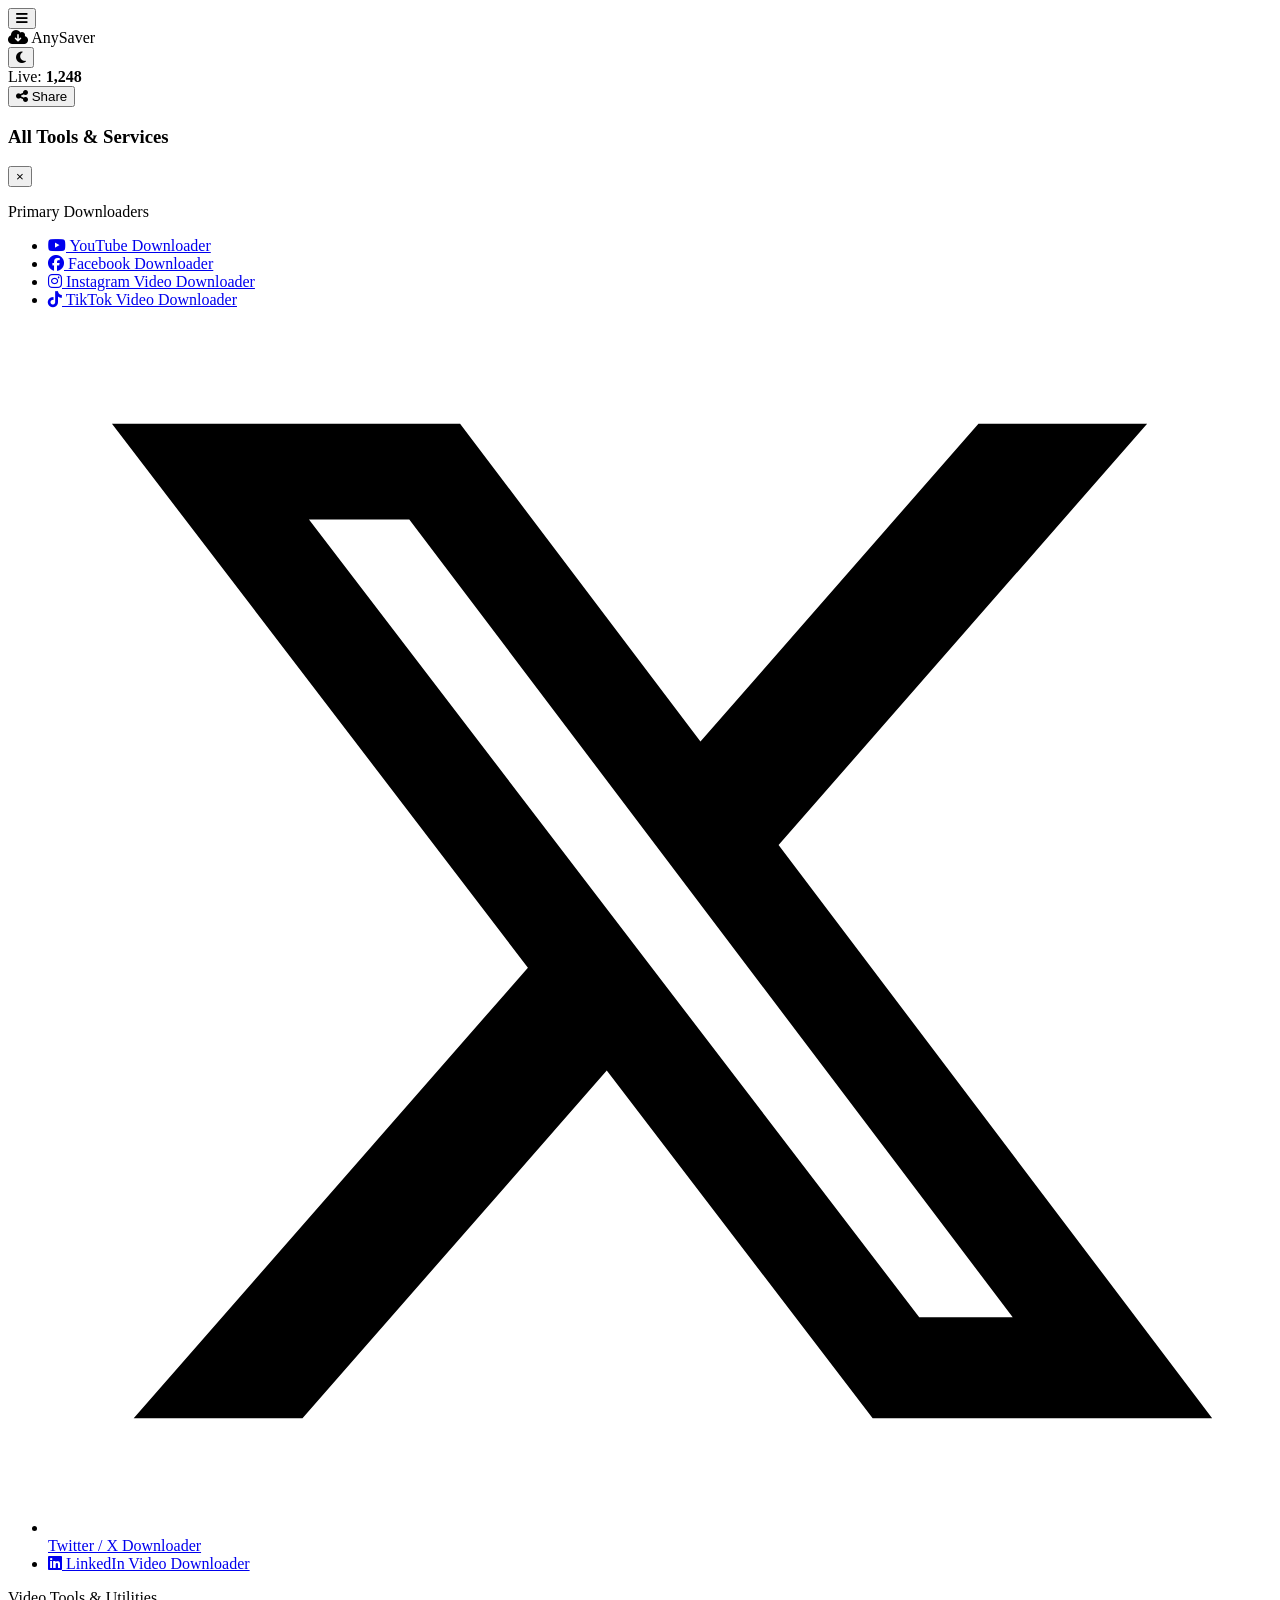
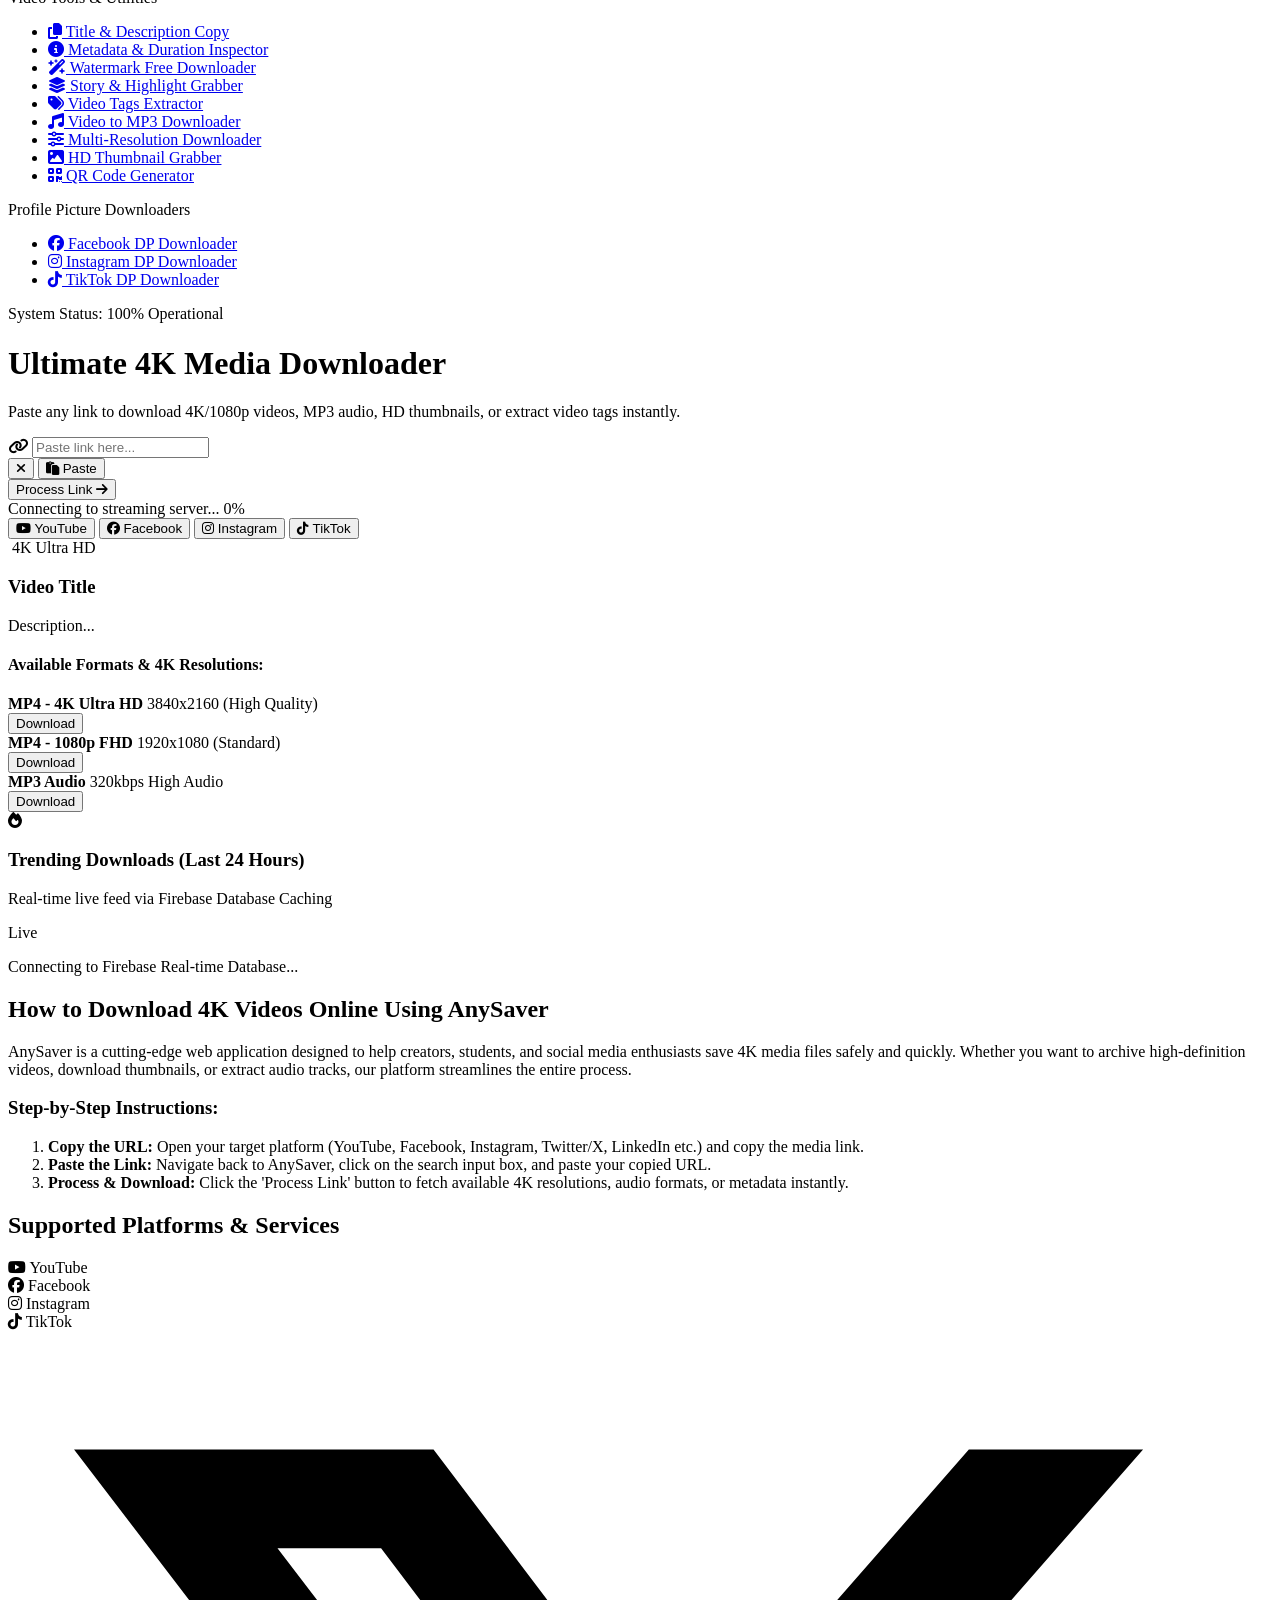
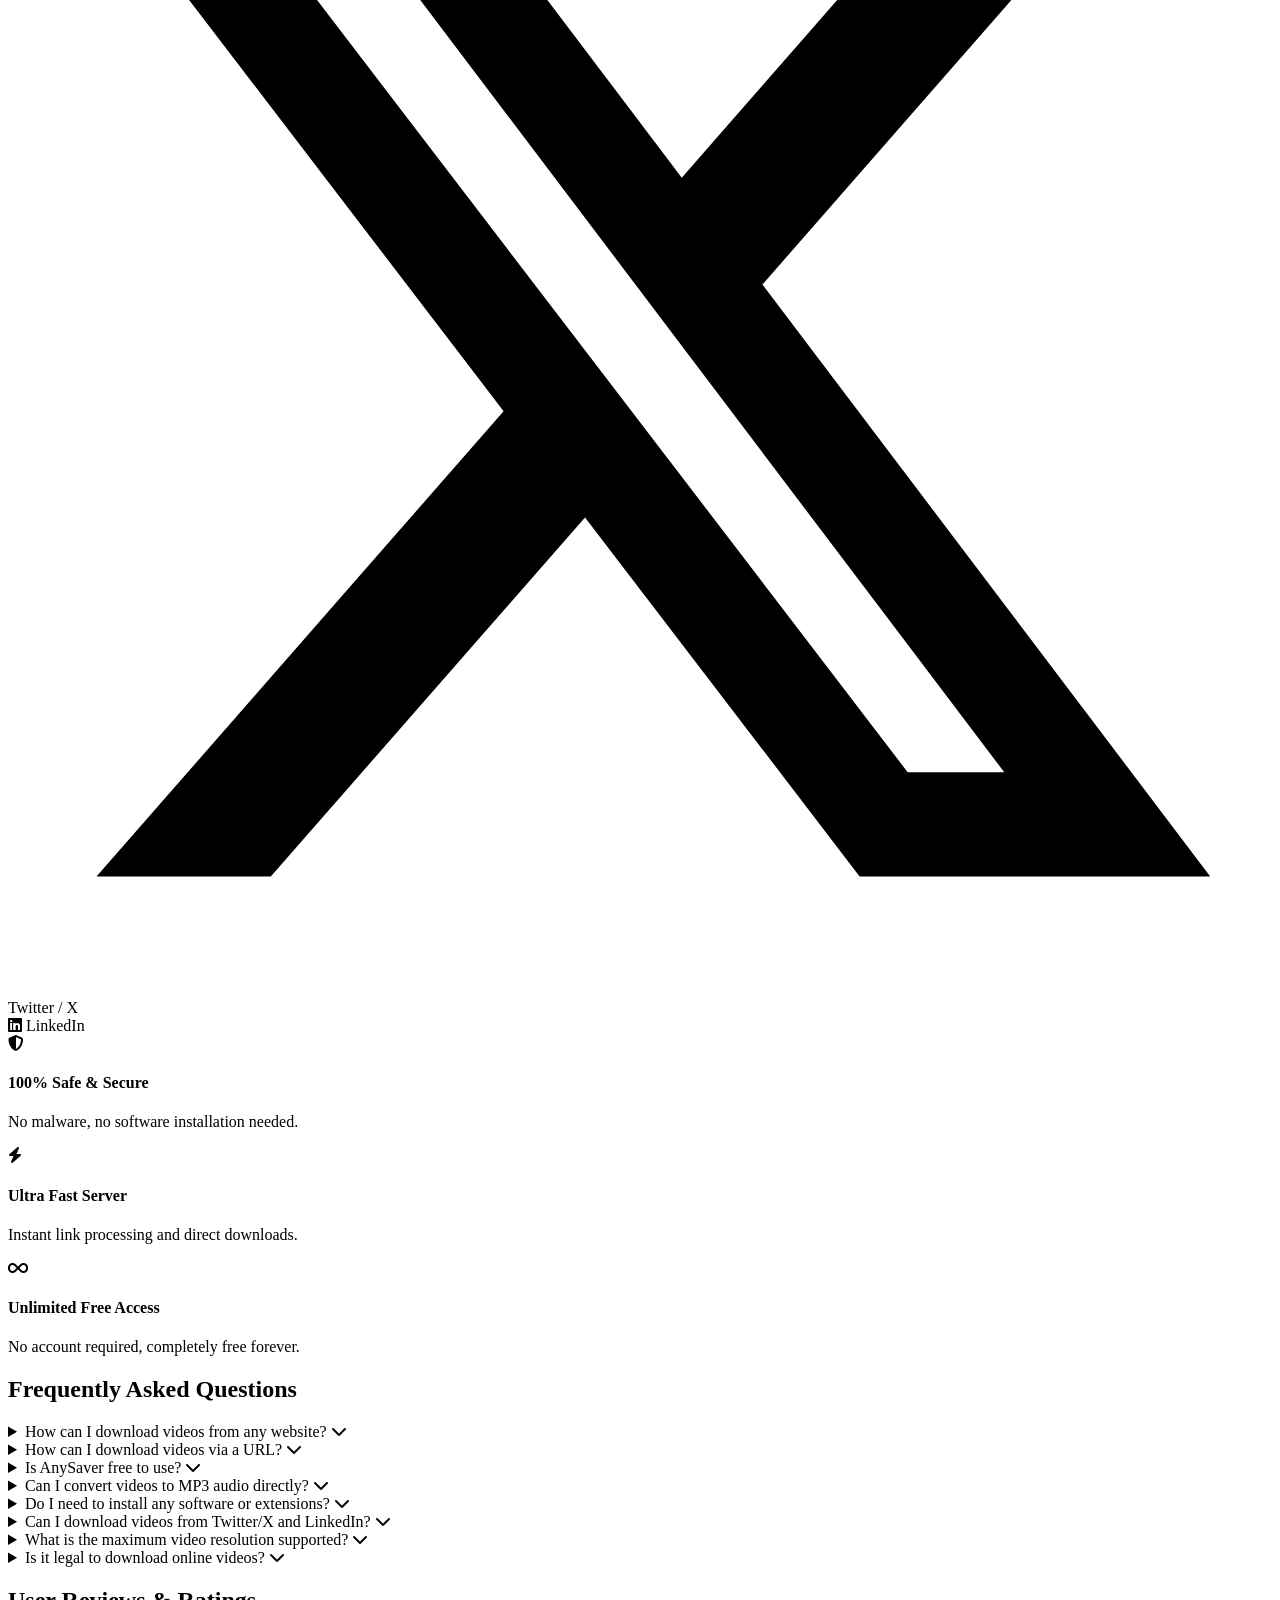
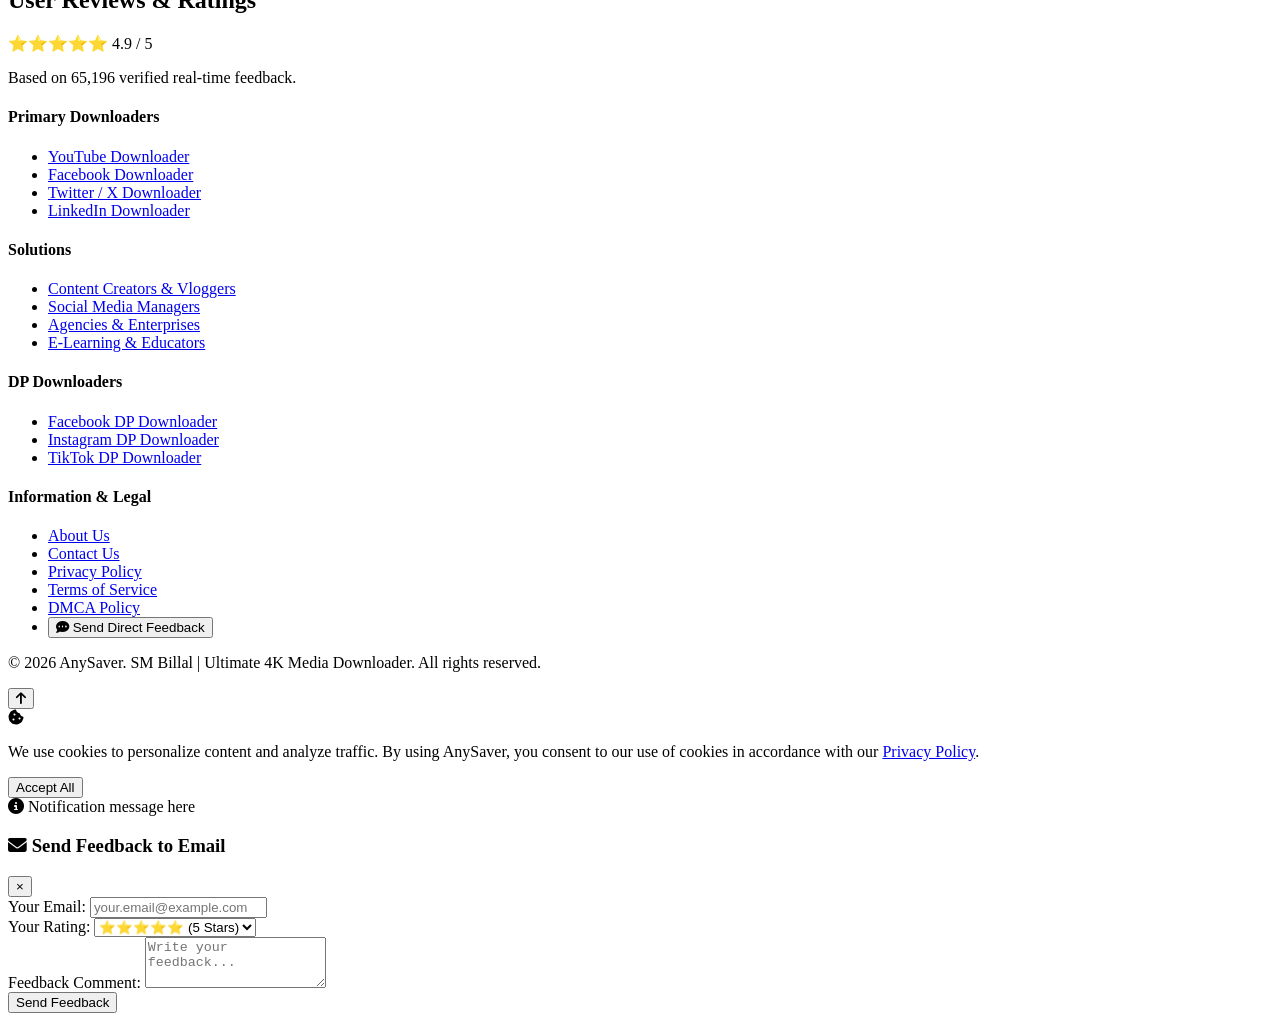
==== commit e05ca5d8: "Update index.html" ====
--- a/index.html
+++ b/index.html
@@ -95,14 +95,8 @@
                 </div>
             </div>
 
-            <!-- Header Right Section: System Status, Theme Toggle, Live Counter & Share -->
+            <!-- Header Right Section: Theme Toggle, Live Counter & Share -->
             <div class="flex items-center space-x-1.5 sm:space-x-2">
-                <!-- System Status Indicator -->
-                <div class="hidden xl:flex items-center space-x-1.5 bg-emerald-500/10 border border-emerald-500/30 px-3 py-1 rounded-full text-xs text-emerald-400">
-                    <i class="fa-solid fa-circle-check text-[10px]"></i>
-                    <span>System Status: 100% Operational</span>
-                </div>
-
                 <!-- Theme Switcher Button -->
                 <button onclick="toggleTheme()" title="Toggle Light/Dark Mode" class="bg-slate-700/50 hover:bg-slate-700 text-amber-400 p-2 rounded-lg text-xs transition cursor-pointer">
                     <i id="themeIcon" class="fa-solid fa-moon"></i>
@@ -168,6 +162,14 @@
 
     <!-- Main Content Area -->
     <main class="max-w-4xl mx-auto px-4 py-8 flex-grow w-full">
+
+        <!-- System Status Indicator (Optimized for Mobile & Desktop) -->
+        <div class="flex justify-center mb-4">
+            <div class="inline-flex items-center space-x-2 bg-emerald-500/10 border border-emerald-500/30 px-3.5 py-1.5 rounded-full text-xs text-emerald-400 shadow-sm">
+                <span class="w-2 h-2 bg-emerald-500 rounded-full animate-pulse"></span>
+                <span class="font-medium">System Status: 100% Operational</span>
+            </div>
+        </div>
 
         <div class="text-center mb-6">
             <h1 id="pageTitle" class="text-2xl md:text-5xl font-extrabold mb-3">Ultimate 4K Media Downloader</h1>
@@ -495,7 +497,7 @@
             </div>
         </div>
         <div class="text-center border-t border-slate-900 pt-6">
-            <p>&copy; 2026 AnySaver. SM Billal | Ultimate 4K Media Downloader. All rights reserved.</p>
+            <p>&copy; 2026 AnySaver. SM Billal ‌‌| Ultimate 4K Media Downloader. All rights reserved.</p>
         </div>
     </footer>
 
@@ -657,7 +659,6 @@
                         return;
                     }
                 }
-                // Fallback: Focus input so user can press native paste
                 inputField.focus();
                 showToast('Long press input box to paste link', 'info');
             } catch (err) {
@@ -739,76 +740,4 @@
                 if(progress === 40) progressStatusText.innerText = "Extracting 4K streams & metadata...";
                 if(progress === 80) progressStatusText.innerText = "Preparing download links...";
                 
-                if (progress >= 100) {
-                    clearInterval(interval);
-                    progressContainer.classList.add('hidden');
-                    document.getElementById('videoTitle').innerText = "Processed 4K Ultra HD Media Stream";
-                    document.getElementById('videoDesc').innerText = "High-definition streams fetched successfully via backend engine.";
-                    document.getElementById('videoThumbnail').src = "https://images.unsplash.com/photo-1618005182384-a83a8bd57fbe?w=600&auto=format&fit=crop";
-                    document.getElementById('resultSection').classList.remove('hidden');
-                    
-                    processBtn.disabled = false;
-                    btnText.innerText = "Process Link";
-                    btnIcon.className = "fa-solid fa-arrow-right";
-                    showToast('4K Media ready for download!', 'success');
-                }
-            }, 250);
-        }
-
-        function triggerDownload(quality) {
-            showToast(`Initiating ${quality} download stream...`, 'success');
-        }
-
-        async function submitFeedback(event) {
-            event.preventDefault();
-            const form = document.getElementById('feedbackForm');
-            const formData = new FormData(form);
-            const submitBtn = document.getElementById('submitBtn');
-            submitBtn.innerText = "Sending...";
-            submitBtn.disabled = true;
-
-            try {
-                const response = await fetch("https://formsubmit.co/ajax/smshakilco@gmail.com", {
-                    method: "POST",
-                    body: formData
-                });
-                if (response.ok) {
-                    showToast('Thank you! Your feedback has been sent.', 'success');
-                    form.reset();
-                    closeFeedbackModal();
-                } else {
-                    showToast('Something went wrong. Please try again.', 'error');
-                }
-            } catch (error) {
-                showToast('Network error. Check connection.', 'error');
-            } finally {
-                submitBtn.innerText = "Send Feedback";
-                submitBtn.disabled = false;
-            }
-        }
-
-        const scrollBtn = document.getElementById('scrollToTopBtn');
-        window.onscroll = function() {
-            if (document.body.scrollTop > 200 || document.documentElement.scrollTop > 200) {
-                scrollBtn.classList.remove('opacity-0', 'pointer-events-none');
-                scrollBtn.classList.add('opacity-100');
-            } else {
-                scrollBtn.classList.remove('opacity-100');
-                scrollBtn.classList.add('opacity-0', 'pointer-events-none');
-            }
-        };
-
-        function scrollToTop() {
-            window.scrollTo({ top: 0, behavior: 'smooth' });
-        }
-
-        function openFeedbackModal() {
-            document.getElementById('feedbackModal').classList.remove('hidden');
-        }
-
-        function closeFeedbackModal() {
-            document.getElementById('feedbackModal').classList.add('hidden');
-        }
-    </script>
-</body>
-    </html>
+                if (progress >=
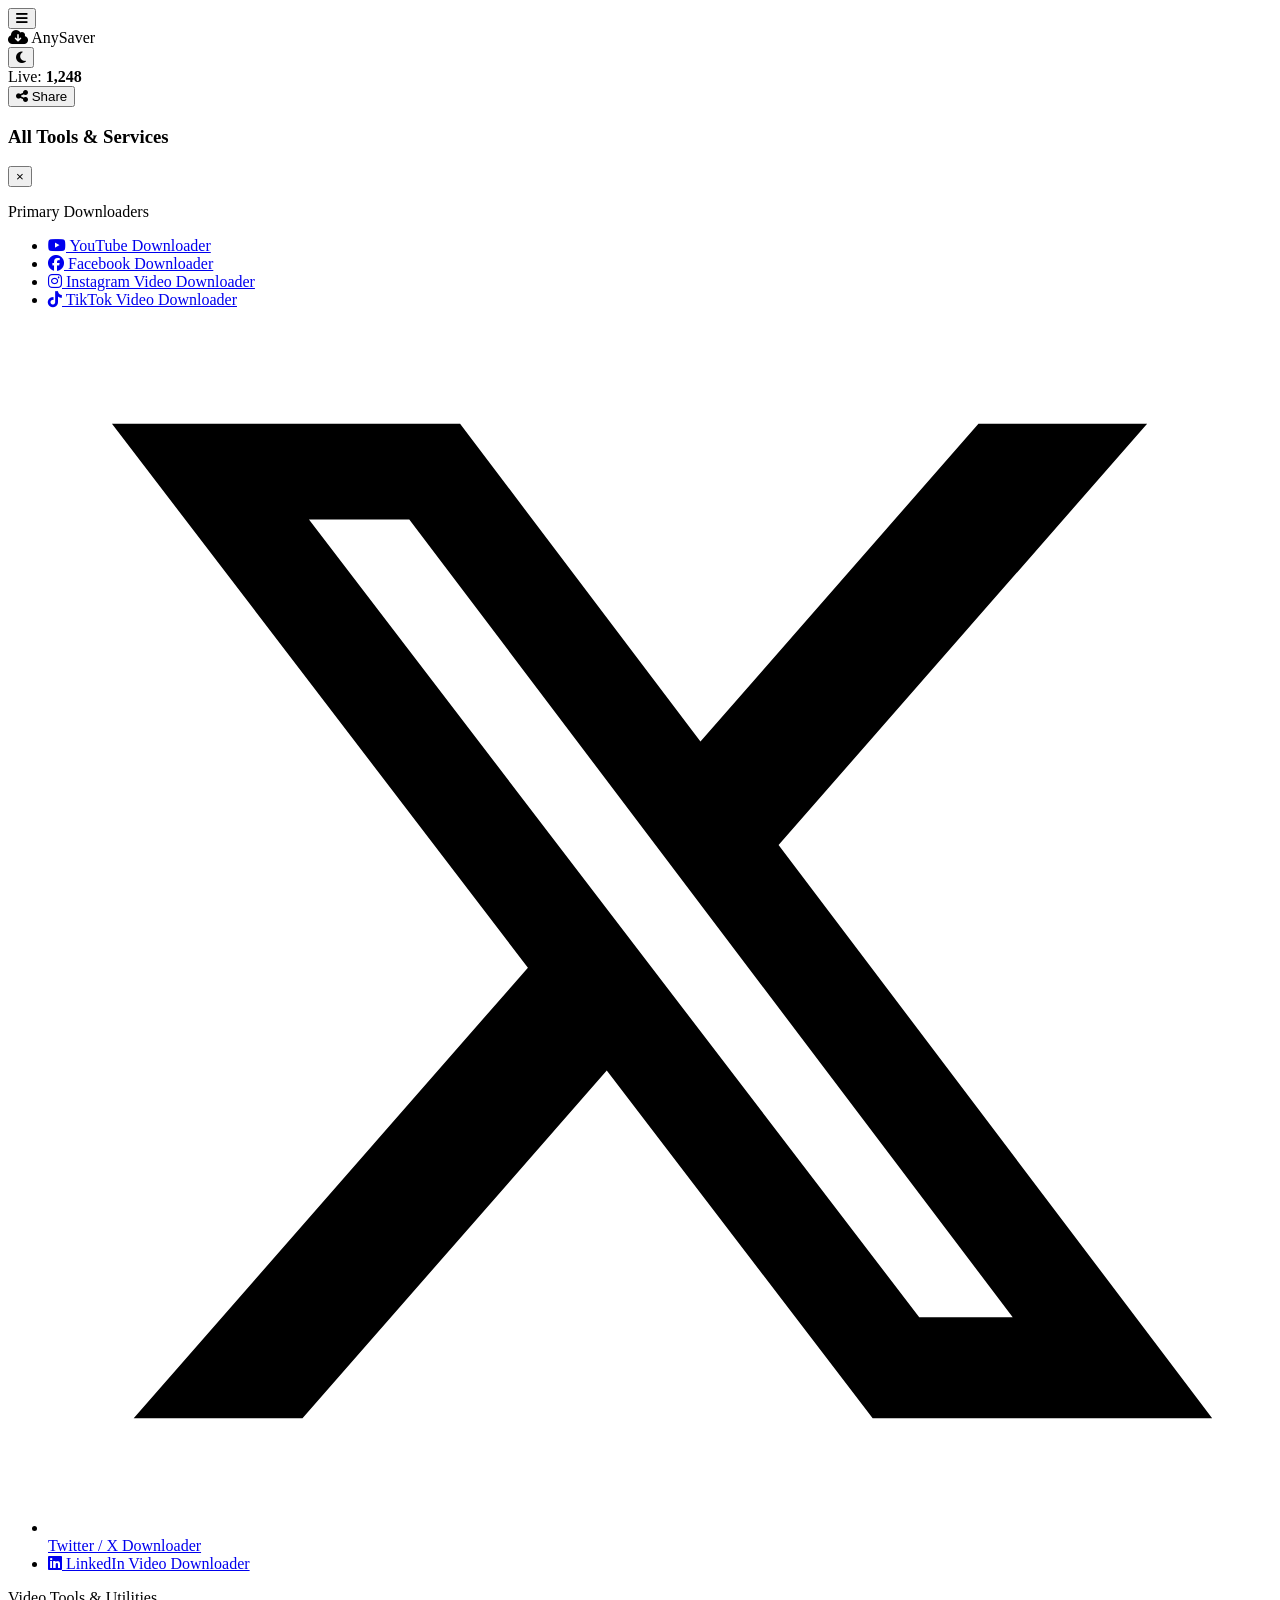
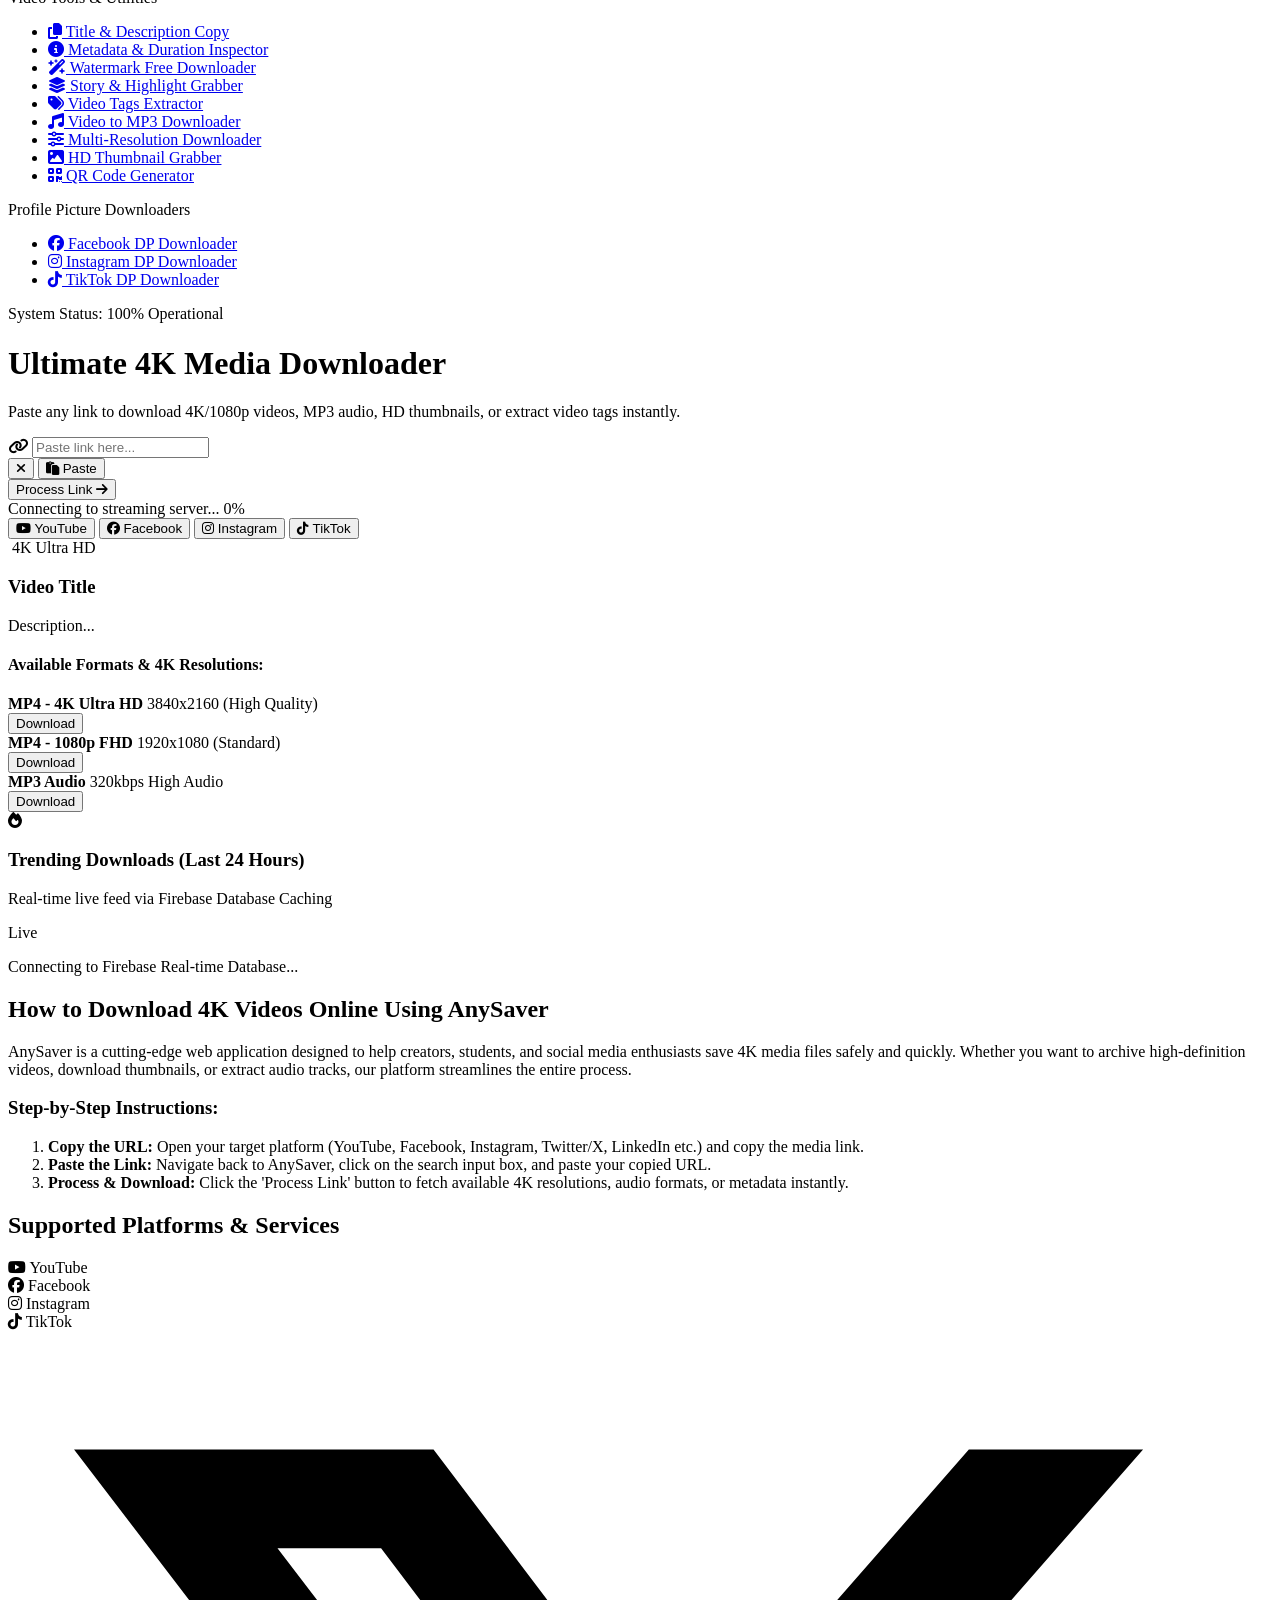
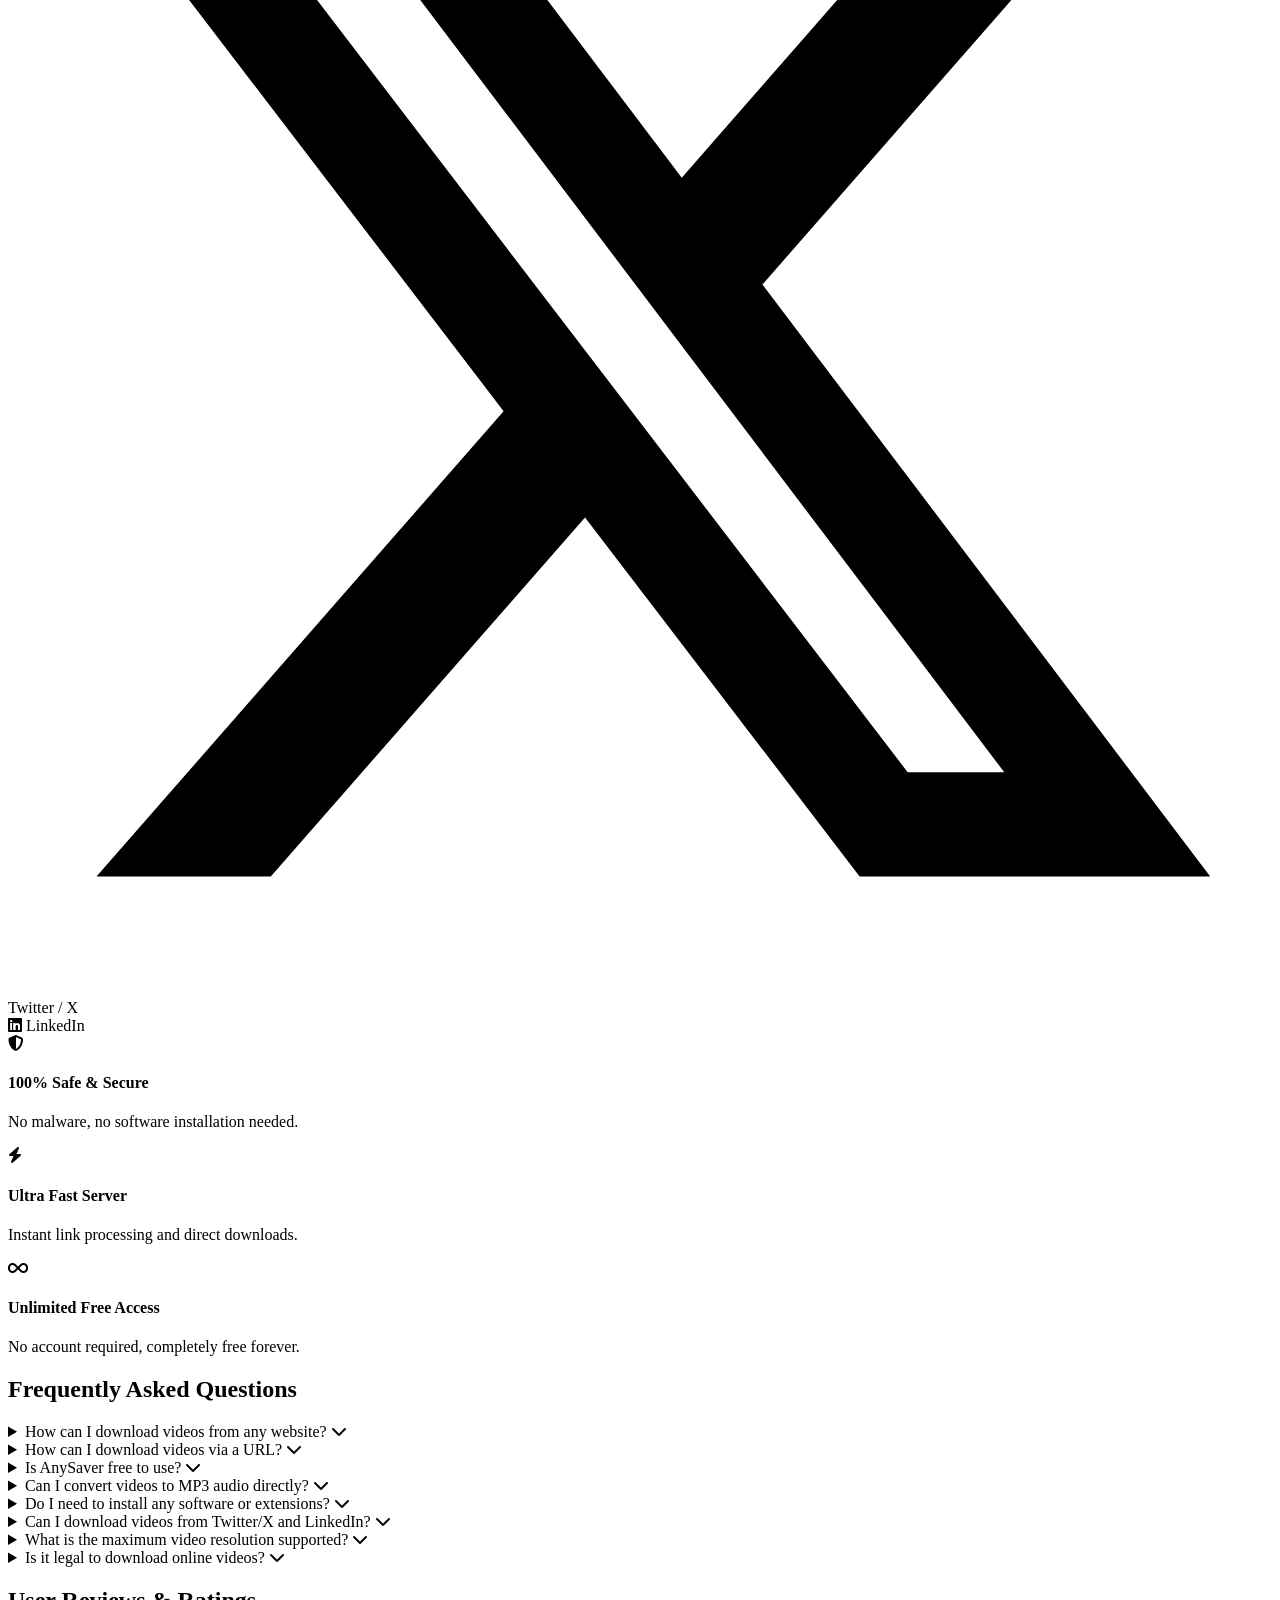
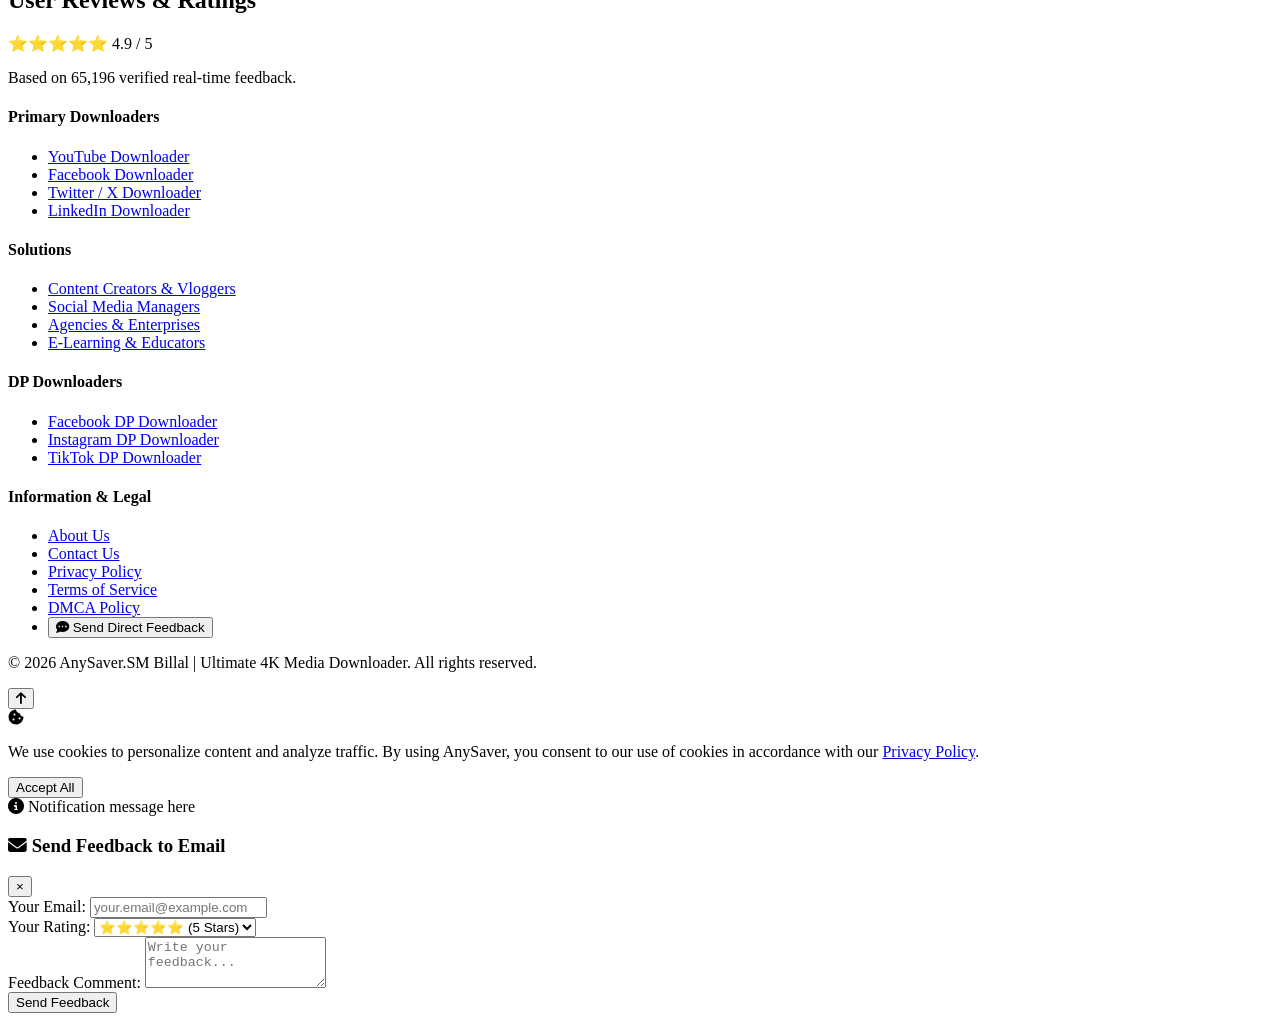
==== commit d21b672a: "Update index.html" ====
--- a/index.html
+++ b/index.html
@@ -186,16 +186,16 @@
                     class="w-full pl-11 pr-20 py-3.5 bg-slate-900 border border-slate-700 rounded-xl text-white placeholder-slate-500 focus:outline-none focus:border-blue-500 text-xs md:text-sm">
                 
                 <div class="absolute right-2 flex items-center space-x-1">
-                    <button onclick="clearUrlInput()" title="Clear Text" class="px-2 py-1 text-xs text-slate-400 hover:text-white rounded hover:bg-slate-800 transition cursor-pointer">
+                    <button type="button" onclick="clearUrlInput()" title="Clear Text" class="px-2 py-1 text-xs text-slate-400 hover:text-white rounded hover:bg-slate-800 transition cursor-pointer">
                         <i class="fa-solid fa-xmark"></i>
                     </button>
-                    <button onclick="pasteClipboardUrl()" title="Paste Link" class="px-2 py-1 text-xs bg-slate-800 hover:bg-slate-700 text-blue-400 font-medium rounded border border-slate-700 transition cursor-pointer flex items-center space-x-1">
+                    <button type="button" onclick="pasteClipboardUrl()" title="Paste Link" class="px-2 py-1 text-xs bg-slate-800 hover:bg-slate-700 text-blue-400 font-medium rounded border border-slate-700 transition cursor-pointer flex items-center space-x-1">
                         <i class="fa-solid fa-paste"></i>
                         <span class="hidden sm:inline">Paste</span>
                     </button>
                 </div>
             </div>
-            <button onclick="handleProcess()" id="btnProcess" class="bg-blue-600 hover:bg-blue-500 active:scale-95 text-white font-semibold px-8 py-3.5 rounded-xl transition flex items-center justify-center space-x-2 shadow-lg shadow-blue-600/30 text-xs md:text-sm cursor-pointer">
+            <button type="button" onclick="handleProcess()" id="btnProcess" class="bg-blue-600 hover:bg-blue-500 active:scale-95 text-white font-semibold px-8 py-3.5 rounded-xl transition flex items-center justify-center space-x-2 shadow-lg shadow-blue-600/30 text-xs md:text-sm cursor-pointer">
                 <span id="btnText">Process Link</span>
                 <i id="btnIcon" class="fa-solid fa-arrow-right"></i>
             </button>
@@ -214,19 +214,19 @@
 
         <!-- Quick Platform Shortcut Buttons -->
         <div class="grid grid-cols-2 md:grid-cols-4 gap-3 mt-6">
-            <button onclick="switchTool('yt', 'YouTube Downloader')" class="bg-slate-800/80 hover:bg-slate-800 border border-slate-700/80 hover:border-red-500/50 p-3.5 rounded-xl flex items-center justify-center space-x-2.5 transition group cursor-pointer">
+            <button type="button" onclick="switchTool('yt', 'YouTube Downloader')" class="bg-slate-800/80 hover:bg-slate-800 border border-slate-700/80 hover:border-red-500/50 p-3.5 rounded-xl flex items-center justify-center space-x-2.5 transition group cursor-pointer">
                 <i class="fa-brands fa-youtube text-red-500 text-lg group-hover:scale-110 transition-transform"></i>
                 <span class="text-xs md:text-sm font-semibold text-slate-200">YouTube</span>
             </button>
-            <button onclick="switchTool('fb', 'Facebook Downloader')" class="bg-slate-800/80 hover:bg-slate-800 border border-slate-700/80 hover:border-blue-500/50 p-3.5 rounded-xl flex items-center justify-center space-x-2.5 transition group cursor-pointer">
+            <button type="button" onclick="switchTool('fb', 'Facebook Downloader')" class="bg-slate-800/80 hover:bg-slate-800 border border-slate-700/80 hover:border-blue-500/50 p-3.5 rounded-xl flex items-center justify-center space-x-2.5 transition group cursor-pointer">
                 <i class="fa-brands fa-facebook text-blue-500 text-lg group-hover:scale-110 transition-transform"></i>
                 <span class="text-xs md:text-sm font-semibold text-slate-200">Facebook</span>
             </button>
-            <button onclick="switchTool('ig', 'Instagram Video Downloader')" class="bg-slate-800/80 hover:bg-slate-800 border border-slate-700/80 hover:border-pink-500/50 p-3.5 rounded-xl flex items-center justify-center space-x-2.5 transition group cursor-pointer">
+            <button type="button" onclick="switchTool('ig', 'Instagram Video Downloader')" class="bg-slate-800/80 hover:bg-slate-800 border border-slate-700/80 hover:border-pink-500/50 p-3.5 rounded-xl flex items-center justify-center space-x-2.5 transition group cursor-pointer">
                 <i class="fa-brands fa-instagram text-pink-500 text-lg group-hover:scale-110 transition-transform"></i>
                 <span class="text-xs md:text-sm font-semibold text-slate-200">Instagram</span>
             </button>
-            <button onclick="switchTool('tt', 'TikTok Video Downloader')" class="bg-slate-800/80 hover:bg-slate-800 border border-slate-700/80 hover:border-teal-400/50 p-3.5 rounded-xl flex items-center justify-center space-x-2.5 transition group cursor-pointer">
+            <button type="button" onclick="switchTool('tt', 'TikTok Video Downloader')" class="bg-slate-800/80 hover:bg-slate-800 border border-slate-700/80 hover:border-teal-400/50 p-3.5 rounded-xl flex items-center justify-center space-x-2.5 transition group cursor-pointer">
                 <i class="fa-brands fa-tiktok text-teal-400 text-lg group-hover:scale-110 transition-transform"></i>
                 <span class="text-xs md:text-sm font-semibold text-slate-200">TikTok</span>
             </button>
@@ -254,21 +254,21 @@
                             <strong class="text-white block">MP4 - 4K Ultra HD</strong>
                             <span class="text-[10px] text-slate-400">3840x2160 (High Quality)</span>
                         </div>
-                        <button onclick="triggerDownload('4K')" class="bg-blue-600 hover:bg-blue-500 text-white px-3 py-1.5 rounded-lg font-semibold cursor-pointer transition">Download</button>
+                        <button type="button" onclick="triggerDownload('4K')" class="bg-blue-600 hover:bg-blue-500 text-white px-3 py-1.5 rounded-lg font-semibold cursor-pointer transition">Download</button>
                     </div>
                     <div class="bg-slate-900 border border-slate-700 p-3 rounded-xl flex justify-between items-center">
                         <div>
                             <strong class="text-white block">MP4 - 1080p FHD</strong>
                             <span class="text-[10px] text-slate-400">1920x1080 (Standard)</span>
                         </div>
-                        <button onclick="triggerDownload('1080p')" class="bg-blue-600 hover:bg-blue-500 text-white px-3 py-1.5 rounded-lg font-semibold cursor-pointer transition">Download</button>
+                        <button type="button" onclick="triggerDownload('1080p')" class="bg-blue-600 hover:bg-blue-500 text-white px-3 py-1.5 rounded-lg font-semibold cursor-pointer transition">Download</button>
                     </div>
                     <div class="bg-slate-900 border border-slate-700 p-3 rounded-xl flex justify-between items-center">
                         <div>
                             <strong class="text-white block">MP3 Audio</strong>
                             <span class="text-[10px] text-slate-400">320kbps High Audio</span>
                         </div>
-                        <button onclick="triggerDownload('MP3')" class="bg-amber-600 hover:bg-amber-500 text-white px-3 py-1.5 rounded-lg font-semibold cursor-pointer transition">Download</button>
+                        <button type="button" onclick="triggerDownload('MP3')" class="bg-amber-600 hover:bg-amber-500 text-white px-3 py-1.5 rounded-lg font-semibold cursor-pointer transition">Download</button>
                     </div>
                 </div>
             </div>
@@ -488,7 +488,7 @@
                     <li><a href="terms.html" class="hover:text-white">Terms of Service</a></li>
                     <li><a href="dmca.html" class="hover:text-white">DMCA Policy</a></li>
                     <li class="pt-2">
-                        <button onclick="openFeedbackModal()" class="bg-blue-600/20 hover:bg-blue-600/40 text-blue-400 border border-blue-500/30 px-3 py-1.5 rounded-lg transition font-semibold flex items-center space-x-1.5 cursor-pointer">
+                        <button type="button" onclick="openFeedbackModal()" class="bg-blue-600/20 hover:bg-blue-600/40 text-blue-400 border border-blue-500/30 px-3 py-1.5 rounded-lg transition font-semibold flex items-center space-x-1.5 cursor-pointer">
                             <i class="fa-solid fa-comment-dots"></i>
                             <span>Send Direct Feedback</span>
                         </button>
@@ -497,12 +497,12 @@
             </div>
         </div>
         <div class="text-center border-t border-slate-900 pt-6">
-            <p>&copy; 2026 AnySaver. SM Billal ‌‌| Ultimate 4K Media Downloader. All rights reserved.</p>
+            <p>&copy; 2026 AnySaver.SM Billal | Ultimate 4K Media Downloader. All rights reserved.</p>
         </div>
     </footer>
 
     <!-- Scroll To Top Floating Arrow Button -->
-    <button id="scrollToTopBtn" onclick="scrollToTop()" class="fixed bottom-6 right-6 bg-blue-600 hover:bg-blue-500 text-white p-3.5 rounded-full shadow-2xl transition-all duration-300 opacity-0 pointer-events-none z-50 focus:outline-none cursor-pointer">
+    <button type="button" id="scrollToTopBtn" onclick="scrollToTop()" class="fixed bottom-6 right-6 bg-blue-600 hover:bg-blue-500 text-white p-3.5 rounded-full shadow-2xl transition-all duration-300 opacity-0 pointer-events-none z-50 focus:outline-none cursor-pointer">
         <i class="fa-solid fa-arrow-up text-base"></i>
     </button>
 
@@ -515,7 +515,7 @@
             </p>
         </div>
         <div class="flex justify-end space-x-2">
-            <button onclick="acceptCookies()" class="bg-blue-600 hover:bg-blue-500 text-white px-4 py-2 rounded-xl text-xs font-semibold cursor-pointer transition">
+            <button type="button" onclick="acceptCookies()" class="bg-blue-600 hover:bg-blue-500 text-white px-4 py-2 rounded-xl text-xs font-semibold cursor-pointer transition">
                 Accept All
             </button>
         </div>
@@ -534,7 +534,7 @@
                 <h3 class="text-sm font-bold text-white flex items-center">
                     <i class="fa-solid fa-envelope text-blue-500 mr-2"></i> Send Feedback to Email
                 </h3>
-                <button onclick="closeFeedbackModal()" class="text-slate-400 hover:text-white text-xl cursor-pointer">&times;</button>
+                <button type="button" onclick="closeFeedbackModal()" class="text-slate-400 hover:text-white text-xl cursor-pointer">&times;</button>
             </div>
             <form id="feedbackForm" onsubmit="submitFeedback(event)" class="space-y-3 text-xs">
                 <div>
@@ -569,14 +569,17 @@
         // Cookie Banner & Theme Initialization
         window.addEventListener('DOMContentLoaded', () => {
             if (!localStorage.getItem('cookiesAccepted')) {
-                document.getElementById('cookieConsentBanner').classList.remove('hidden');
+                const banner = document.getElementById('cookieConsentBanner');
+                if(banner) banner.classList.remove('hidden');
             }
             if (localStorage.getItem('theme') === 'light') {
                 document.documentElement.classList.remove('dark');
-                document.getElementById('themeIcon').className = 'fa-solid fa-sun';
+                const themeIcon = document.getElementById('themeIcon');
+                if(themeIcon) themeIcon.className = 'fa-solid fa-sun';
             } else {
                 document.documentElement.classList.add('dark');
-                document.getElementById('themeIcon').className = 'fa-solid fa-moon';
+                const themeIcon = document.getElementById('themeIcon');
+                if(themeIcon) themeIcon.className = 'fa-solid fa-moon';
             }
         });
 
@@ -586,19 +589,20 @@
             if (html.classList.contains('dark')) {
                 html.classList.remove('dark');
                 localStorage.setItem('theme', 'light');
-                icon.className = 'fa-solid fa-sun';
+                if(icon) icon.className = 'fa-solid fa-sun';
                 showToast('Light mode activated', 'info');
             } else {
                 html.classList.add('dark');
                 localStorage.setItem('theme', 'dark');
-                icon.className = 'fa-solid fa-moon';
+                if(icon) icon.className = 'fa-solid fa-moon';
                 showToast('Dark mode activated', 'info');
             }
         }
 
         function acceptCookies() {
             localStorage.setItem('cookiesAccepted', 'true');
-            document.getElementById('cookieConsentBanner').classList.add('hidden');
+            const banner = document.getElementById('cookieConsentBanner');
+            if(banner) banner.classList.add('hidden');
             showToast('Cookie preferences saved successfully!', 'success');
         }
 
@@ -606,6 +610,7 @@
             const toast = document.getElementById('toastNotification');
             const toastMsg = document.getElementById('toastMessage');
             const toastIcon = document.getElementById('toastIcon');
+            if(!toast || !toastMsg || !toastIcon) return;
 
             toastMsg.innerText = message;
             if(type === 'success') {
@@ -644,12 +649,14 @@
         }
 
         function clearUrlInput() {
-            document.getElementById('videoUrl').value = '';
+            const input = document.getElementById('videoUrl');
+            if(input) input.value = '';
             showToast('Input cleared', 'info');
         }
 
         async function pasteClipboardUrl() {
             const inputField = document.getElementById('videoUrl');
+            if(!inputField) return;
             try {
                 if (navigator.clipboard && navigator.clipboard.readText) {
                     const text = await navigator.clipboard.readText();
@@ -685,34 +692,11 @@
         }
 
         async function handleProcess() {
-            const url = document.getElementById('videoUrl').value.trim();
+            const urlInput = document.getElementById('videoUrl');
+            if(!urlInput) return;
+            const url = urlInput.value.trim();
             if(!url) {
                 showToast('Please enter or paste a valid video URL!', 'error');
-                return;
-            }
-
-            if (activeToolKey === 'yt' && !url.includes('youtube.com') && !url.includes('youtu.be')) {
-                showToast('Please enter a valid YouTube link!', 'error');
-                return;
-            }
-            if ((activeToolKey === 'fb' || activeToolKey === 'fb_dp') && !url.includes('facebook.com') && !url.includes('fb.watch')) {
-                showToast('Please enter a valid Facebook link!', 'error');
-                return;
-            }
-            if ((activeToolKey === 'ig' || activeToolKey === 'ig_dp') && !url.includes('instagram.com')) {
-                showToast('Please enter a valid Instagram link!', 'error');
-                return;
-            }
-            if ((activeToolKey === 'tt' || activeToolKey === 'tt_dp') && !url.includes('tiktok.com')) {
-                showToast('Please enter a valid TikTok link!', 'error');
-                return;
-            }
-            if (activeToolKey === 'twitter' && !url.includes('twitter.com') && !url.includes('x.com')) {
-                showToast('Please enter a valid Twitter / X link!', 'error');
-                return;
-            }
-            if (activeToolKey === 'linkedin' && !url.includes('linkedin.com')) {
-                showToast('Please enter a valid LinkedIn link!', 'error');
                 return;
             }
 
@@ -725,19 +709,36 @@
             const progressPercent = document.getElementById('progressPercent');
             const progressStatusText = document.getElementById('progressStatusText');
 
-            processBtn.disabled = true;
-            btnText.innerText = "Processing...";
-            btnIcon.className = "fa-solid fa-spinner fa-spin";
-            progressContainer.classList.remove('hidden');
-            progressBarFill.style.width = '0%';
-            progressPercent.innerText = '0%';
+            if(processBtn) processBtn.disabled = true;
+            if(btnText) btnText.innerText = "Processing...";
+            if(btnIcon) btnIcon.className = "fa-solid fa-spinner fa-spin";
+            if(progressContainer) progressContainer.classList.remove('hidden');
+            if(progressBarFill) progressBarFill.style.width = '0%';
+            if(progressPercent) progressPercent.innerText = '0%';
 
             let progress = 0;
             const interval = setInterval(() => {
                 progress += 20;
-                progressBarFill.style.width = progress + '%';
-                progressPercent.innerText = progress + '%';
-                if(progress === 40) progressStatusText.innerText = "Extracting 4K streams & metadata...";
-                if(progress === 80) progressStatusText.innerText = "Preparing download links...";
+                if(progressBarFill) progressBarFill.style.width = progress + '%';
+                if(progressPercent) progressPercent.innerText = progress + '%';
+                if(progress === 40 && progressStatusText) progressStatusText.innerText = "Extracting 4K streams & metadata...";
+                if(progress === 80 && progressStatusText) progressStatusText.innerText = "Preparing download links...";
                 
-                if (progress >=
+                if (progress >= 100) {
+                    clearInterval(interval);
+                    if(progressContainer) progressContainer.classList.add('hidden');
+                    
+                    const vTitle = document.getElementById('videoTitle');
+                    const vDesc = document.getElementById('videoDesc');
+                    const vThumb = document.getElementById('videoThumbnail');
+                    const resSec = document.getElementById('resultSection');
+
+                    if(vTitle) vTitle.innerText = "Processed 4K Ultra HD Media Stream";
+                    if(vDesc) vDesc.innerText = "High-definition streams fetched successfully via backend engine.";
+                    if(vThumb) vThumb.src = "https://images.unsplash.com/photo-1618005182384-a83a8bd57fbe?w=600&auto=format&fit=crop";
+                    if(resSec) resSec.classList.remove('hidden');
+                    
+                    if(processBtn) processBtn.disabled = false;
+                    if(btnText) btnText.innerText = "Process Link";
+                    if(btnIcon) btnIcon.className = "fa-solid fa-arrow-right";
+                    showToast('4K Media
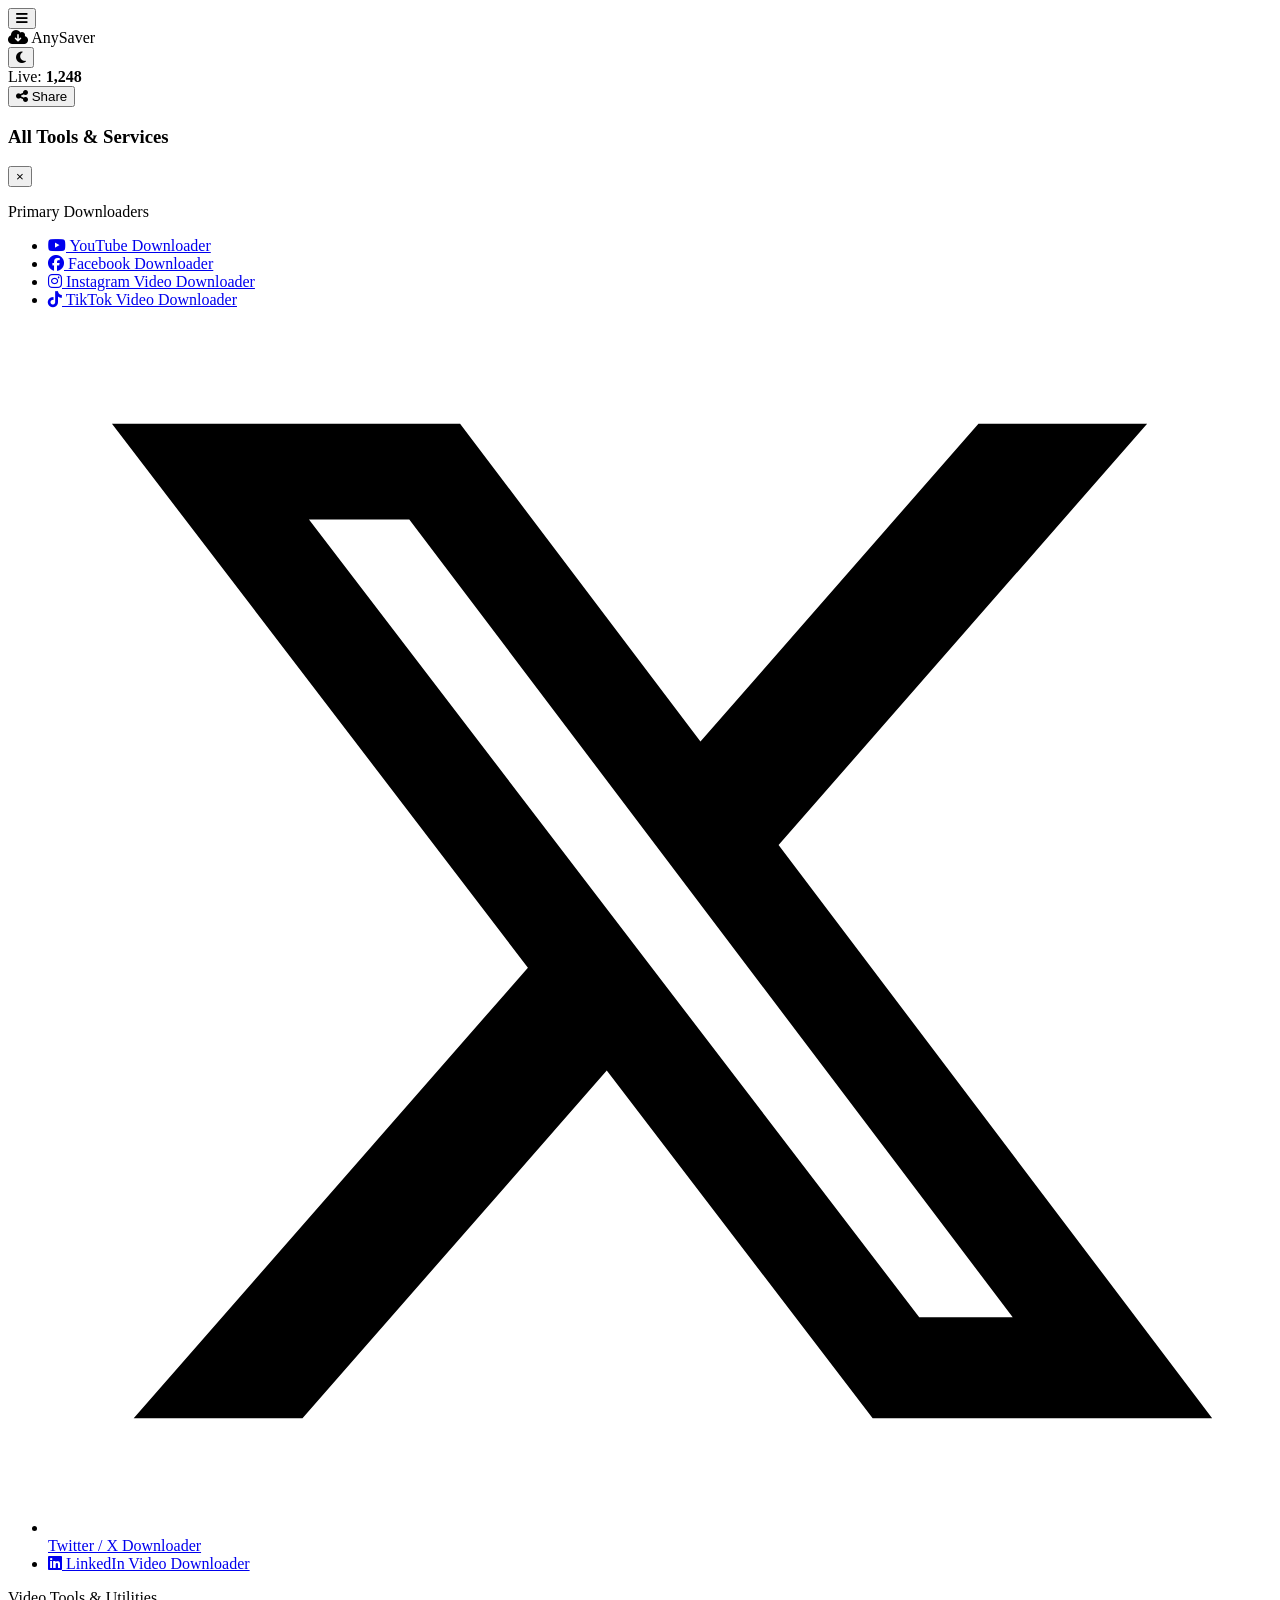
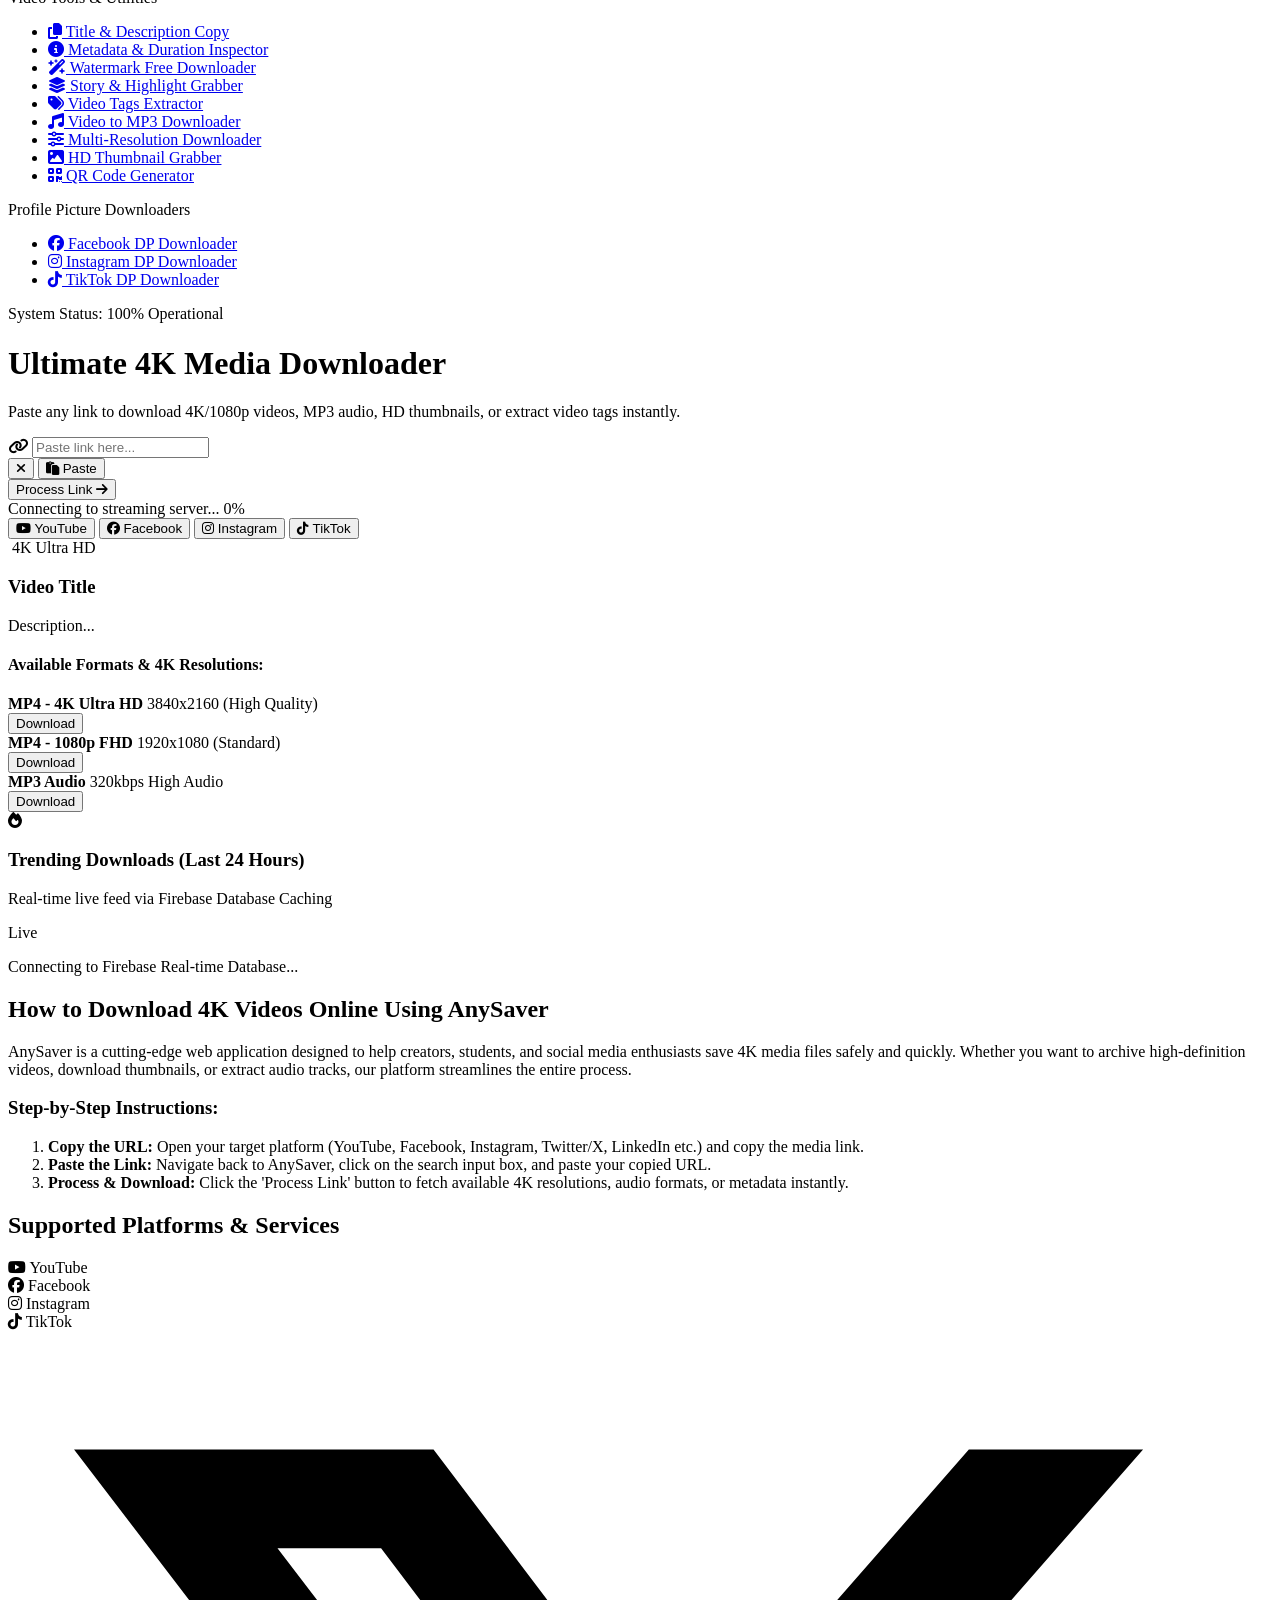
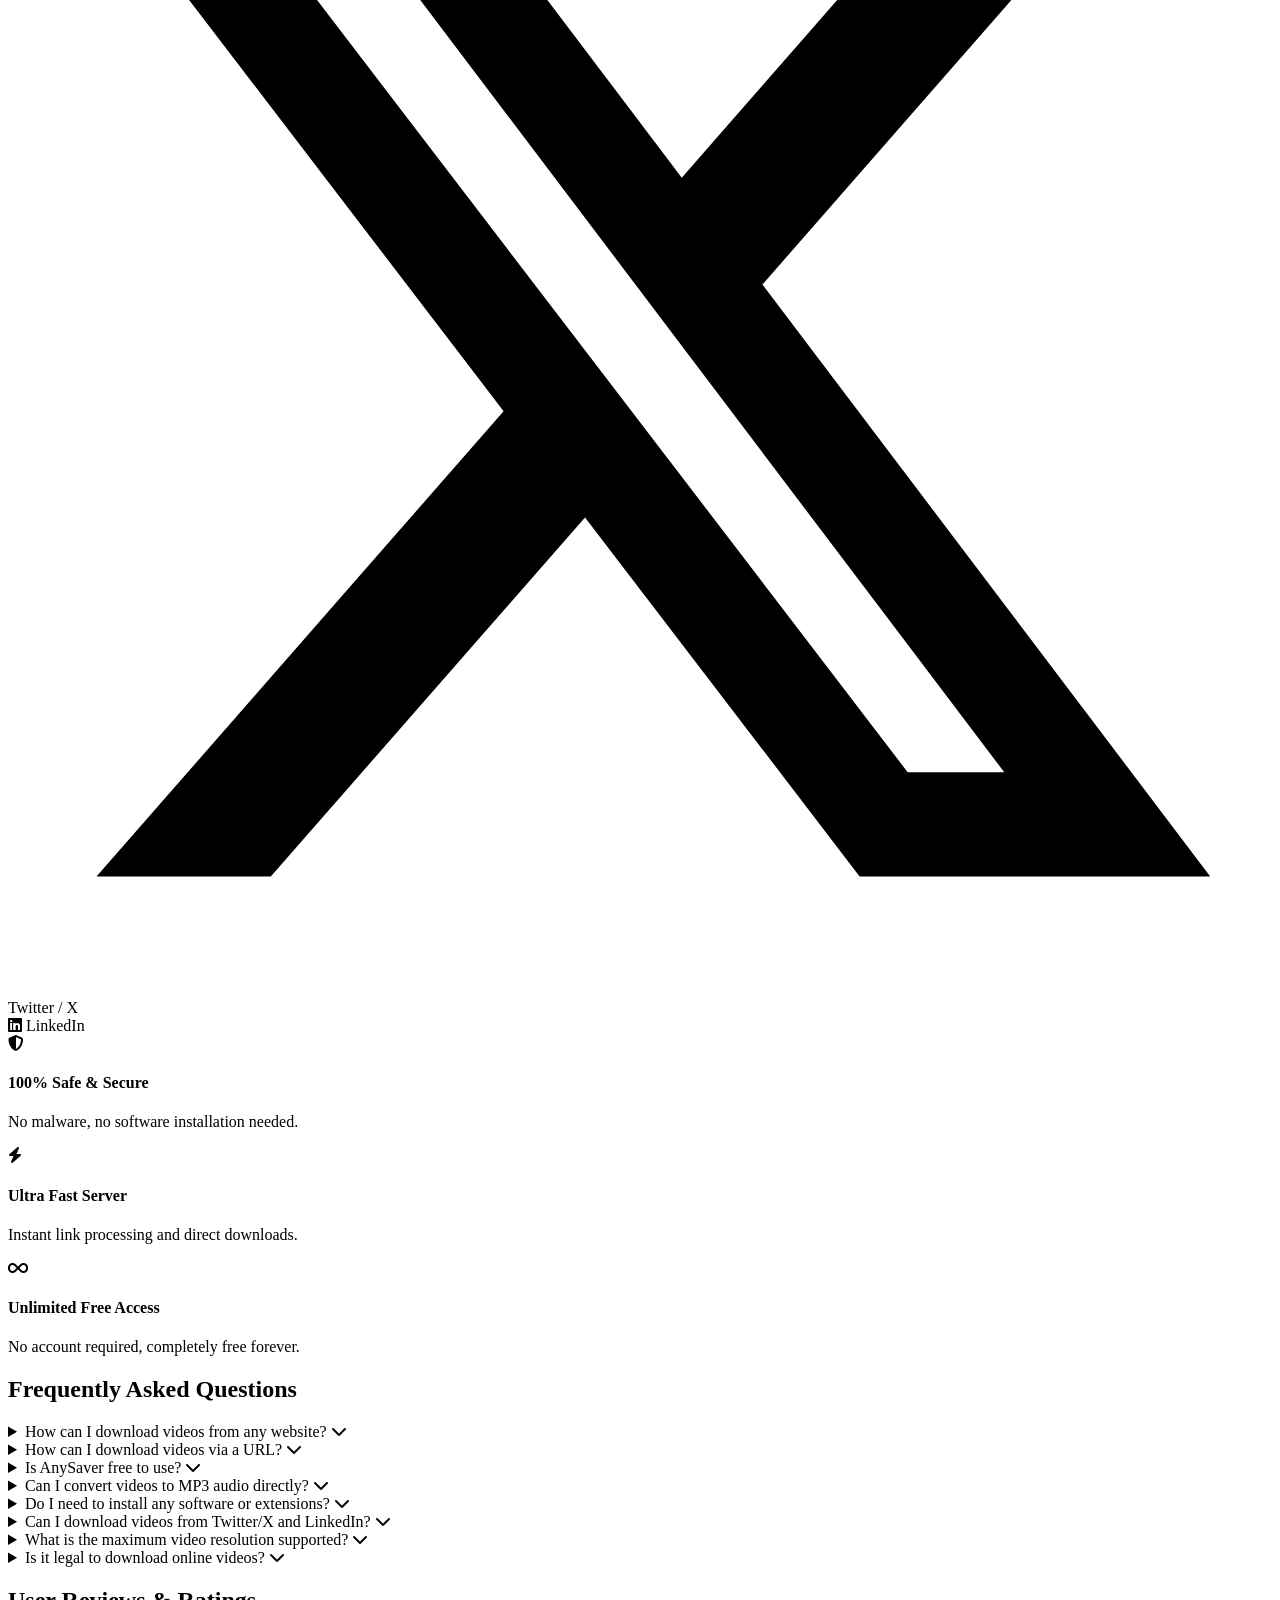
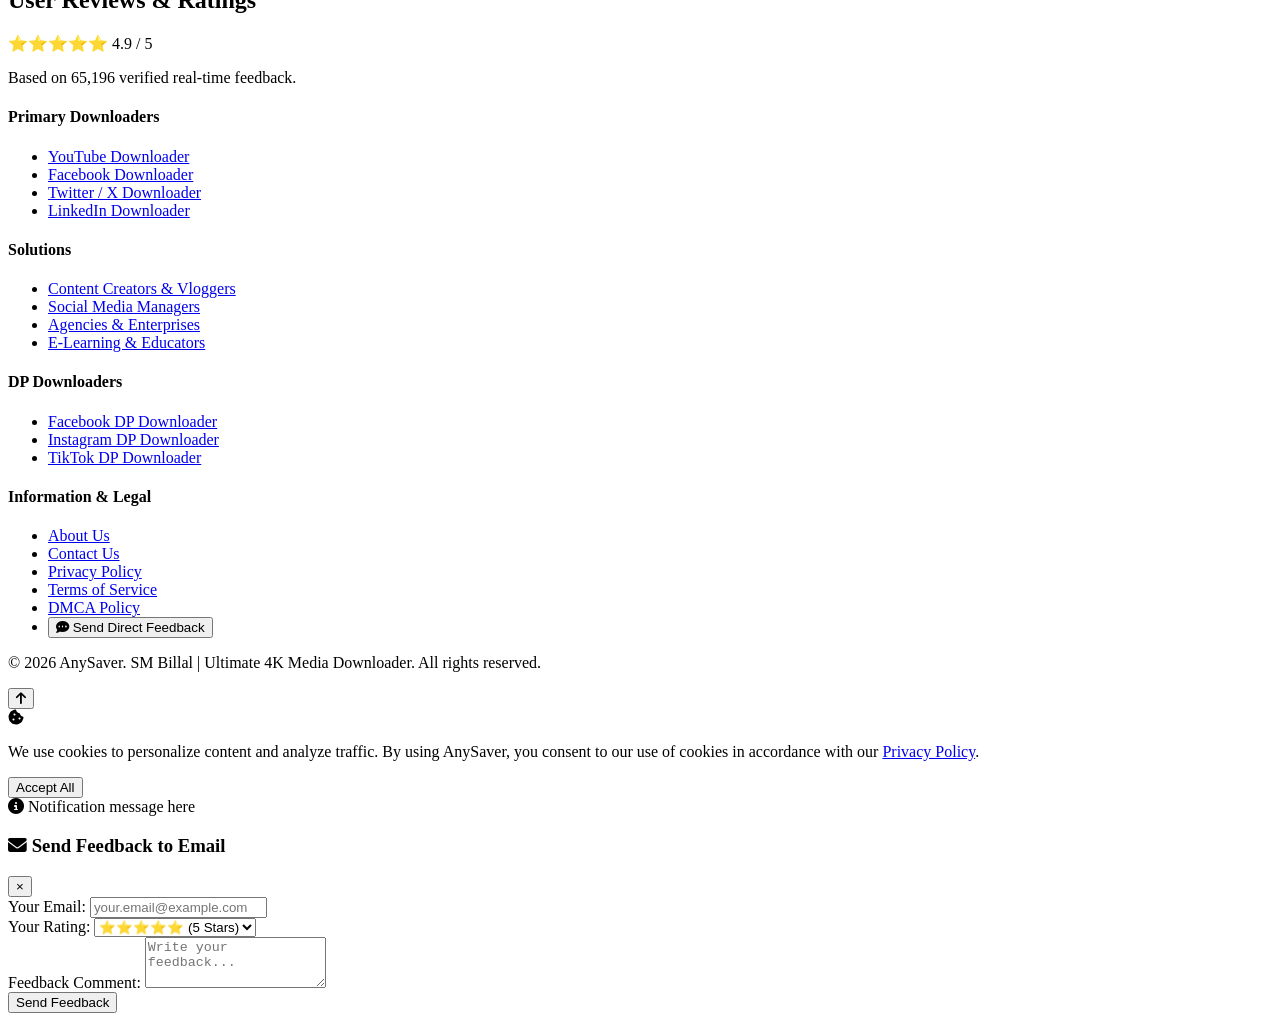
==== commit 33b82e2f: "Update index.html" ====
--- a/index.html
+++ b/index.html
@@ -86,7 +86,7 @@
     <header class="bg-slate-800/95 border-b border-slate-700 sticky top-0 z-40 py-3 px-2 sm:px-4 md:px-8 shadow-md backdrop-blur-md">
         <div class="max-w-7xl mx-auto flex justify-between items-center">
             <div class="flex items-center space-x-2">
-                <button onclick="toggleSidebar()" class="text-slate-300 hover:text-white text-xl focus:outline-none p-1 cursor-pointer">
+                <button type="button" onclick="toggleSidebar()" class="text-slate-300 hover:text-white text-xl focus:outline-none p-1 cursor-pointer">
                     <i class="fa-solid fa-bars"></i>
                 </button>
                 <div class="flex items-center space-x-2 cursor-pointer" onclick="switchTool('home', 'Ultimate 4K Media Downloader')">
@@ -98,7 +98,7 @@
             <!-- Header Right Section: Theme Toggle, Live Counter & Share -->
             <div class="flex items-center space-x-1.5 sm:space-x-2">
                 <!-- Theme Switcher Button -->
-                <button onclick="toggleTheme()" title="Toggle Light/Dark Mode" class="bg-slate-700/50 hover:bg-slate-700 text-amber-400 p-2 rounded-lg text-xs transition cursor-pointer">
+                <button type="button" onclick="toggleTheme()" title="Toggle Light/Dark Mode" class="bg-slate-700/50 hover:bg-slate-700 text-amber-400 p-2 rounded-lg text-xs transition cursor-pointer">
                     <i id="themeIcon" class="fa-solid fa-moon"></i>
                 </button>
 
@@ -109,7 +109,7 @@
                 </div>
 
                 <!-- 1-Click Share Button -->
-                <button onclick="shareWebsite()" title="Share Website" class="bg-blue-600/20 hover:bg-blue-600/40 text-blue-400 border border-blue-500/30 p-2 sm:px-3 sm:py-1.5 rounded-full sm:rounded-lg text-xs font-semibold transition flex items-center space-x-1.5 cursor-pointer">
+                <button type="button" onclick="shareWebsite()" title="Share Website" class="bg-blue-600/20 hover:bg-blue-600/40 text-blue-400 border border-blue-500/30 p-2 sm:px-3 sm:py-1.5 rounded-full sm:rounded-lg text-xs font-semibold transition flex items-center space-x-1.5 cursor-pointer">
                     <i class="fa-solid fa-share-nodes"></i>
                     <span class="hidden sm:inline">Share</span>
                 </button>
@@ -121,7 +121,7 @@
     <div id="sidebar" class="fixed inset-y-0 left-0 w-80 bg-slate-800 border-r border-slate-700 transform -translate-x-full transition-transform duration-300 z-50 p-6 overflow-y-auto shadow-2xl">
         <div class="flex justify-between items-center mb-6">
             <h3 class="font-bold text-lg text-white">All Tools & Services</h3>
-            <button onclick="toggleSidebar()" class="text-slate-400 hover:text-white text-xl cursor-pointer">&times;</button>
+            <button type="button" onclick="toggleSidebar()" class="text-slate-400 hover:text-white text-xl cursor-pointer">&times;</button>
         </div>
         <div class="space-y-6 text-xs text-slate-300">
             <div>
@@ -497,7 +497,7 @@
             </div>
         </div>
         <div class="text-center border-t border-slate-900 pt-6">
-            <p>&copy; 2026 AnySaver.SM Billal | Ultimate 4K Media Downloader. All rights reserved.</p>
+            <p>&copy; 2026 AnySaver. SM Billal | Ultimate 4K Media Downloader. All rights reserved.</p>
         </div>
     </footer>
 
@@ -741,4 +741,73 @@
                     if(processBtn) processBtn.disabled = false;
                     if(btnText) btnText.innerText = "Process Link";
                     if(btnIcon) btnIcon.className = "fa-solid fa-arrow-right";
-                    showToast('4K Media
+                    showToast('4K Media ready for download!', 'success');
+                }
+            }, 250);
+        }
+
+        function triggerDownload(quality) {
+            showToast(`Initiating ${quality} download stream...`, 'success');
+        }
+
+        async function submitFeedback(event) {
+            event.preventDefault();
+            const form = document.getElementById('feedbackForm');
+            const formData = new FormData(form);
+            const submitBtn = document.getElementById('submitBtn');
+            if(submitBtn) {
+                submitBtn.innerText = "Sending...";
+                submitBtn.disabled = true;
+            }
+
+            try {
+                const response = await fetch("https://formsubmit.co/ajax/smshakilco@gmail.com", {
+                    method: "POST",
+                    body: formData
+                });
+                if (response.ok) {
+                    showToast('Thank you! Your feedback has been sent.', 'success');
+                    if(form) form.reset();
+                    closeFeedbackModal();
+                } else {
+                    showToast('Something went wrong. Please try again.', 'error');
+                }
+            } catch (error) {
+                showToast('Network error. Check connection.', 'error');
+            } finally {
+                if(submitBtn) {
+                    submitBtn.innerText = "Send Feedback";
+                    submitBtn.disabled = false;
+                }
+            }
+        }
+
+        // Scroll to Top Button Visibility Logic
+        window.addEventListener('scroll', function() {
+            const scrollBtn = document.getElementById('scrollToTopBtn');
+            if(!scrollBtn) return;
+            if (window.scrollY > 200) {
+                scrollBtn.classList.remove('opacity-0', 'pointer-events-none');
+                scrollBtn.classList.add('opacity-100');
+            } else {
+                scrollBtn.classList.remove('opacity-100');
+                scrollBtn.classList.add('opacity-0', 'pointer-events-none');
+            }
+        });
+
+        function scrollToTop() {
+            window.scrollTo({ top: 0, behavior: 'smooth' });
+        }
+
+        function openFeedbackModal() {
+            const modal = document.getElementById('feedbackModal');
+            if(modal) modal.classList.remove('hidden');
+        }
+
+        function closeFeedbackModal() {
+            const modal = document.getElementById('feedbackModal');
+            if(modal) modal.classList.add('hidden');
+        }
+    </script>
+</body>
+                                                                                                                                       </html>
